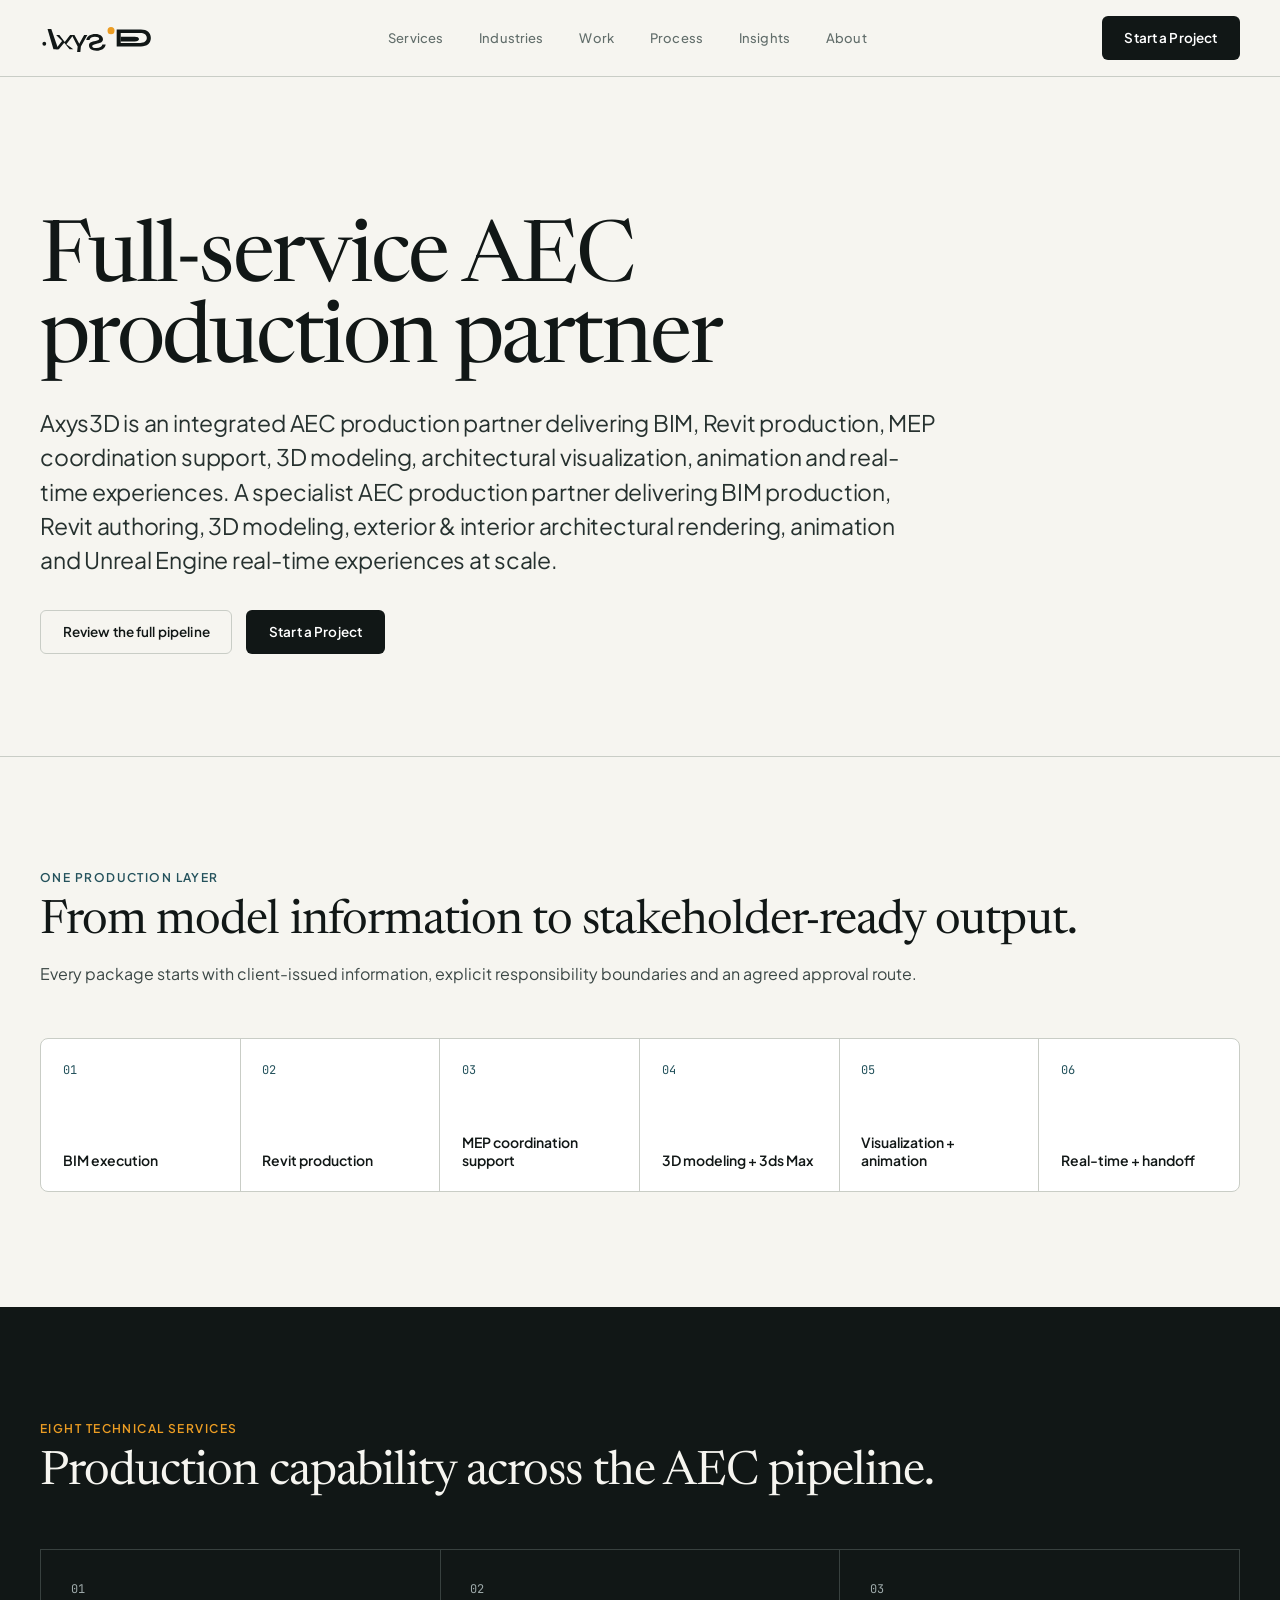
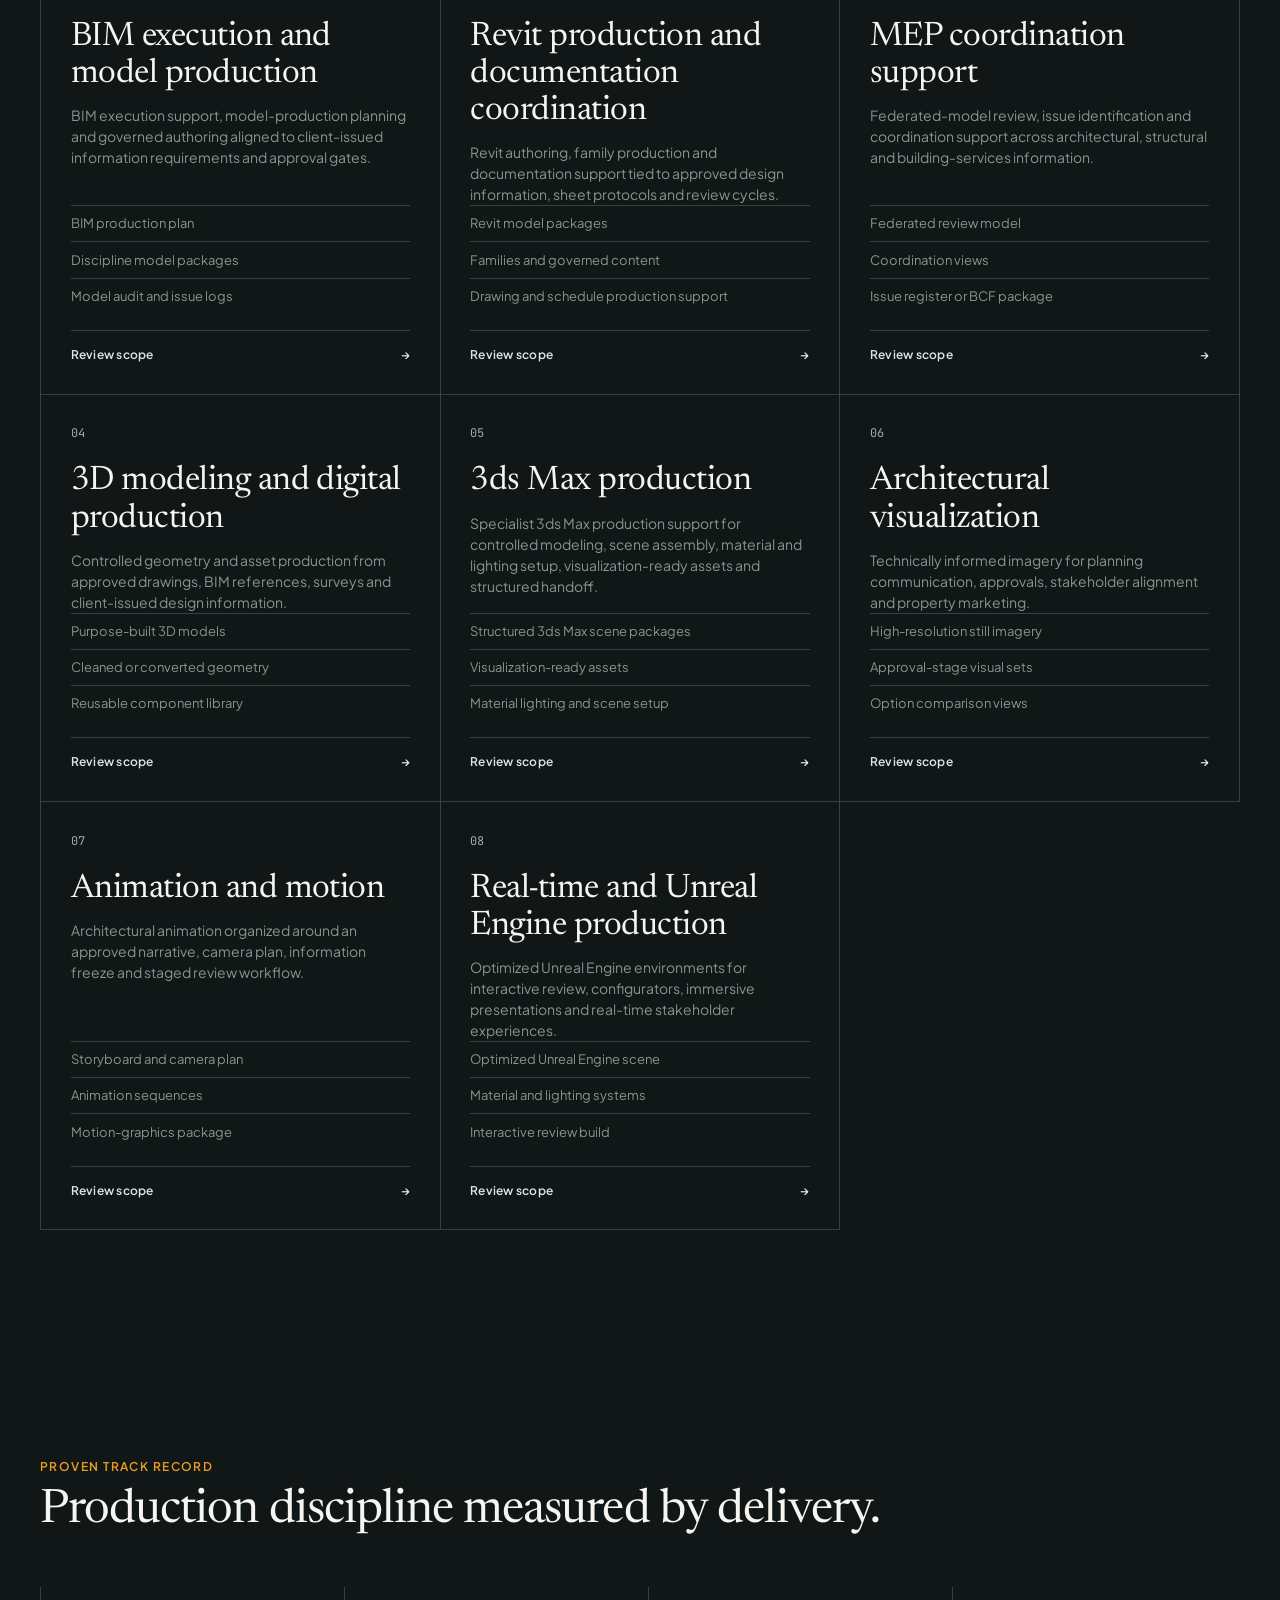
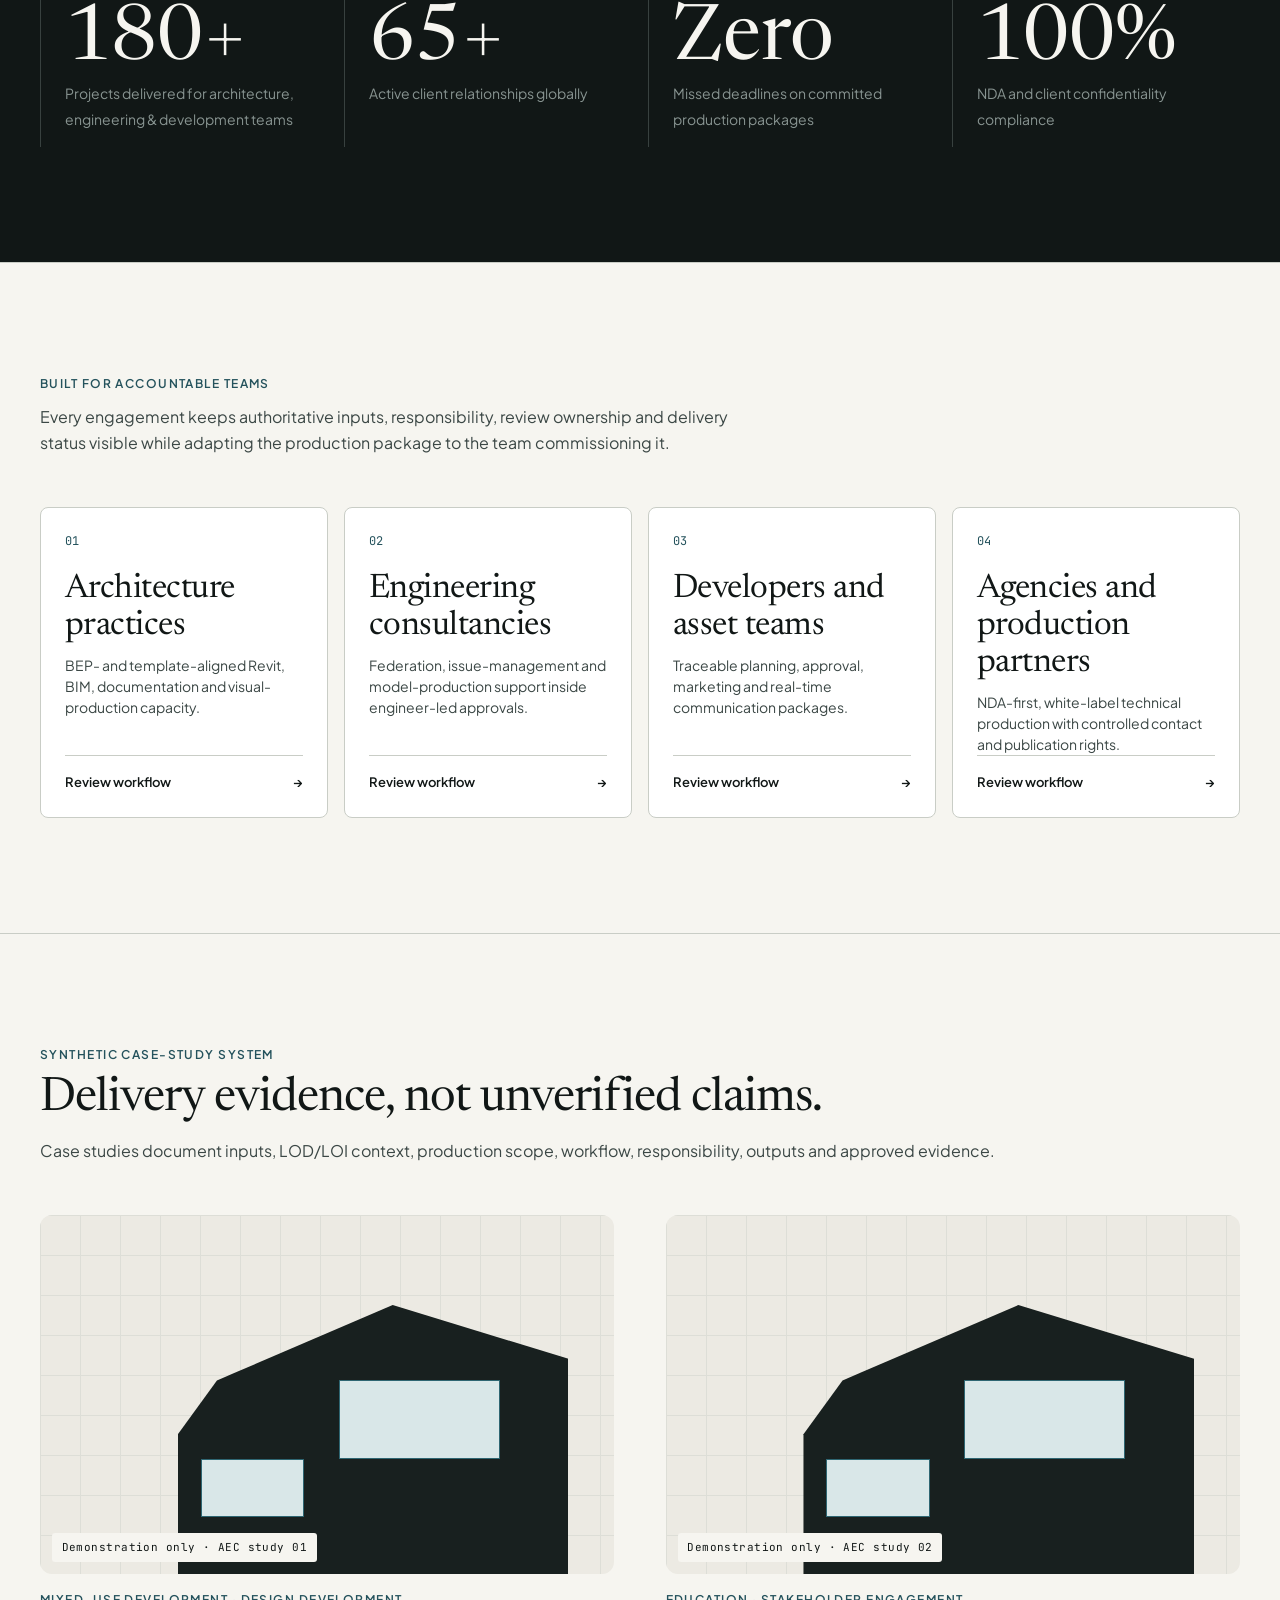
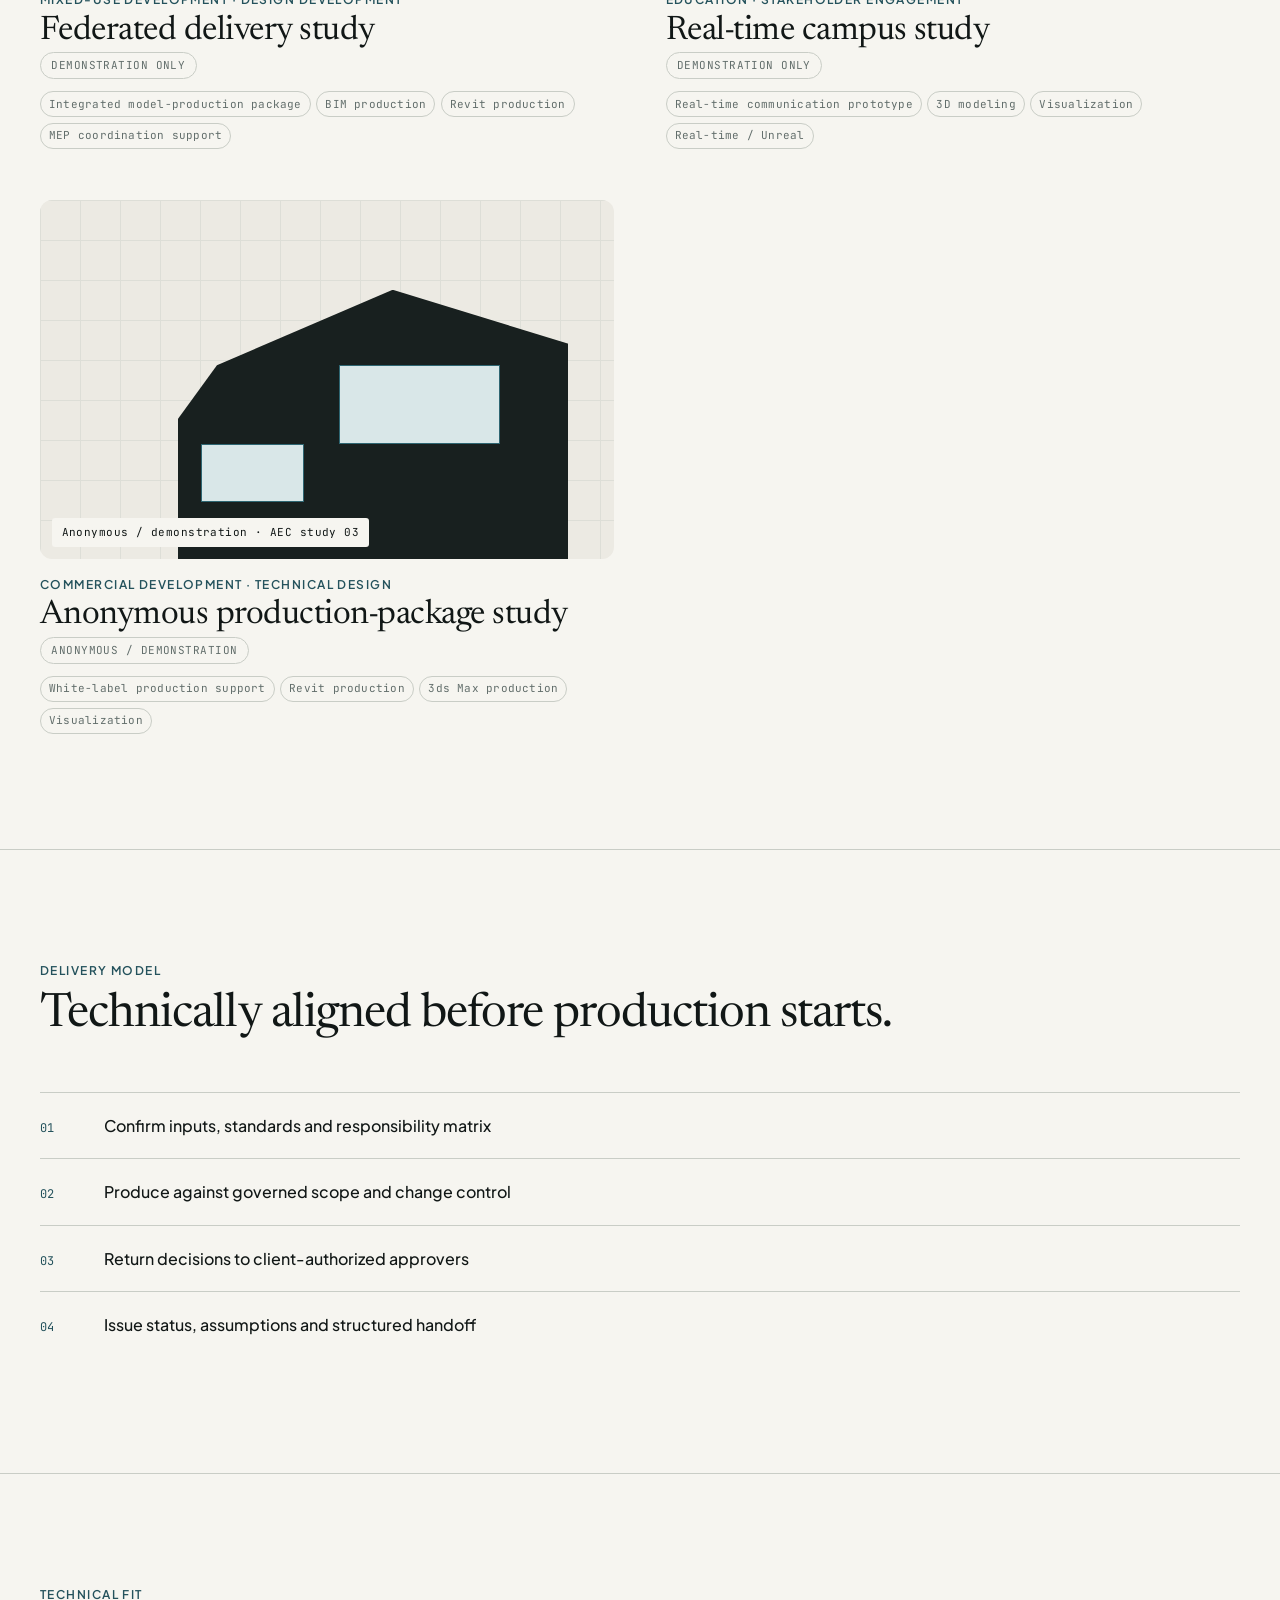
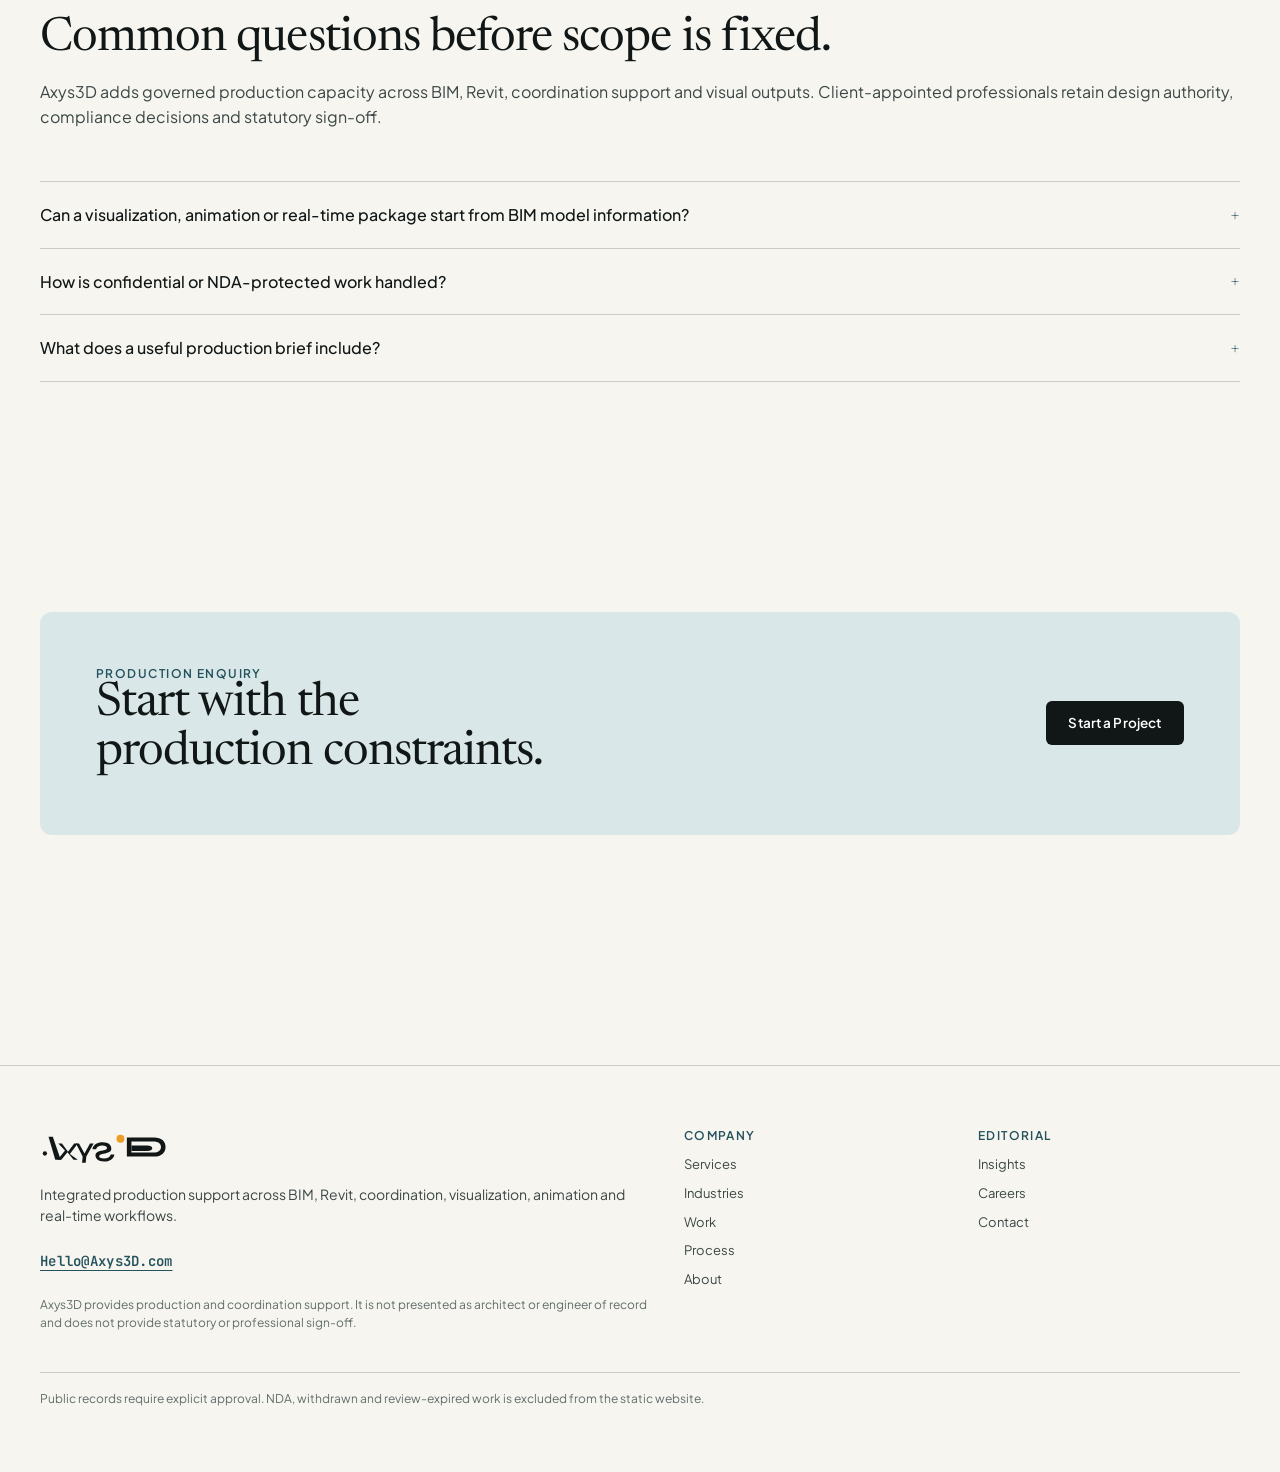
==== index.html @ a6471b1e "Final UI/UX & Brand Asset Refinement: integrated official Axys3D logo SVG, brand intro splash overla" ====
<!DOCTYPE html>
<html lang="en">
<head>
  <meta charset="UTF-8">
  <meta name="viewport" content="width=device-width, initial-scale=1.0">
  <title>Integrated AEC production — Axys3D</title>
    <link rel="canonical" href="https://axys3d.com/">
  <meta name="description" content="Axys3D delivers integrated BIM, Revit, MEP coordination, modeling, visualization, animation and real-time production services.">
    <meta property="og:title" content="Integrated AEC production — Axys3D">
  <meta property="og:description" content="Axys3D delivers integrated BIM, Revit, MEP coordination, modeling, visualization, animation and real-time production services.">
  <meta property="og:type" content="website">
  <meta name="twitter:card" content="summary_large_image">
  <meta name="twitter:title" content="Integrated AEC production — Axys3D">
  <meta name="twitter:description" content="Axys3D delivers integrated BIM, Revit, MEP coordination, modeling, visualization, animation and real-time production services.">
  <link rel="icon" href="/favicon.svg" type="image/svg+xml">
  <link rel="preconnect" href="https://fonts.googleapis.com">
  <link rel="preconnect" href="https://fonts.gstatic.com" crossorigin>
  <link rel="stylesheet" href="https://fonts.googleapis.com/css2?family=JetBrains+Mono:ital,wght@0,400;0,500;1,400&family=Newsreader:ital,opsz,wght@0,6..72,300..600;1,6..72,300..600&family=Plus+Jakarta+Sans:ital,wght@0,300..800;1,300..800&display=swap">
  <link rel="stylesheet" href="/css/tokens.css">
  <link rel="stylesheet" href="/css/base.css">
  <link rel="stylesheet" href="/css/components.css">
  <link rel="stylesheet" href="/css/layouts.css">
  <script src="/js/main.js" defer></script>
  <script type="application/ld+json">
  {
    "@context": "https://schema.org",
    "@type": "Organization",
    "name": "Axys3D",
    "url": "https://axys3d.com",
    "description": "Integrated AEC production partner delivering BIM, Revit, coordination, visualization, animation and real-time services."
  }
  </script>
  <link rel=canonical href=https://axys3d.com/>
</head>
<body>
  <div id="axys-splash" aria-hidden="true">
    <div class="splash-logo-wrap">
      <img src="/assets/logo-light.svg" alt="Axys3D" width="240" height="63">
    </div>
    <p class="splash-sub">AEC Production Partner</p>
  </div>
  <a class="skip-link" href="#main-content">Skip to content</a>
  <header class="site-header">
    <div class="container header-row">
      <a href="/" class="site-logo" aria-label="Axys3D AEC Production Partner"><img src="/assets/logo-dark.svg" alt="Axys3D AEC Production Partner" width="168" height="44"></a>
      <nav class="desktop-nav" aria-label="Primary navigation">
        <a href="/services/" class="nav-link">Services</a>
        <a href="/industries/" class="nav-link">Industries</a>
        <a href="/work/" class="nav-link">Work</a>
        <a href="/process/" class="nav-link">Process</a>
        <a href="/insights/" class="nav-link">Insights</a>
        <a href="/about/" class="nav-link">About</a>
      </nav>
      <a href="/contact/" class="button button-primary header-cta">Start a Project</a>
      <button class="menu-button" type="button" aria-expanded="false" aria-controls="mobile-navigation">Menu</button>
    </div>
    <nav id="mobile-navigation" class="mobile-panel container" data-open="false" aria-label="Mobile navigation">
      <a href="/services/" class="nav-link">Services</a>
      <a href="/industries/" class="nav-link">Industries</a>
      <a href="/work/" class="nav-link">Work</a>
      <a href="/process/" class="nav-link">Process</a>
      <a href="/insights/" class="nav-link">Insights</a>
      <a href="/about/" class="nav-link">About</a>
      <a href="/contact/" class="button button-primary">Start a Project</a>
    </nav>
  </header>

  <main id="main-content">
    <section class="page-hero home-hero">
      <div class="container">
        <h1 class="display">Full-service AEC<br>production partner</h1>
        <p class="hero-statement">Axys3D is an integrated AEC production partner delivering BIM, Revit production, MEP coordination support, 3D modeling, architectural visualization, animation and real-time experiences. A specialist AEC production partner delivering BIM production, Revit authoring, 3D modeling, exterior & interior architectural rendering, animation and Unreal Engine real-time experiences at scale.</p>
        <div class="button-group">
          <a href="/services/" class="button button-secondary">Review the full pipeline</a>
          <a href="/contact/" class="button button-primary">Start a Project</a>
        </div>
      </div>
    </section>

    <section class="section section-rule">
      <div class="container">
        <div class="section-header">
          <p class="eyebrow">One production layer</p>
          <h2 class="heading">From model information to stakeholder-ready output.</h2>
          <p class="body-text">Every package starts with client-issued information, explicit responsibility boundaries and an agreed approval route.</p>
        </div>
        <ol class="pipeline">
          <li><span class="pipe-num">01</span><strong class="pipe-label">BIM execution</strong></li>
          <li><span class="pipe-num">02</span><strong class="pipe-label">Revit production</strong></li>
          <li><span class="pipe-num">03</span><strong class="pipe-label">MEP coordination support</strong></li>
          <li><span class="pipe-num">04</span><strong class="pipe-label">3D modeling + 3ds Max</strong></li>
          <li><span class="pipe-num">05</span><strong class="pipe-label">Visualization + animation</strong></li>
          <li><span class="pipe-num">06</span><strong class="pipe-label">Real-time + handoff</strong></li>
        </ol>
      </div>
    </section>

    <section class="section dark-band">
      <div class="container">
        <div class="section-header">
          <p class="eyebrow">Eight technical services</p>
          <h2 class="heading">Production capability across the AEC pipeline.</h2>
        </div>
        <div class="service-matrix">
          <article>
            <a href="/services/#bim-execution-model-production" class="service-card-link">
              <span class="card-index">01</span>
              <h3>BIM execution and model production</h3>
              <p class="service-desc">BIM execution support, model-production planning and governed authoring aligned to client-issued information requirements and approval gates.</p>
              <ul class="service-deliverables">
                <li>BIM production plan</li><li>Discipline model packages</li><li>Model audit and issue logs</li>
              </ul>
              <span class="service-card-cta">Review scope <span class="arrow">→</span></span>
            </a>
          </article>
          <article>
            <a href="/services/#revit-production" class="service-card-link">
              <span class="card-index">02</span>
              <h3>Revit production and documentation coordination</h3>
              <p class="service-desc">Revit authoring, family production and documentation support tied to approved design information, sheet protocols and review cycles.</p>
              <ul class="service-deliverables">
                <li>Revit model packages</li><li>Families and governed content</li><li>Drawing and schedule production support</li>
              </ul>
              <span class="service-card-cta">Review scope <span class="arrow">→</span></span>
            </a>
          </article>
          <article>
            <a href="/services/#mep-coordination-support" class="service-card-link">
              <span class="card-index">03</span>
              <h3>MEP coordination support</h3>
              <p class="service-desc">Federated-model review, issue identification and coordination support across architectural, structural and building-services information.</p>
              <ul class="service-deliverables">
                <li>Federated review model</li><li>Coordination views</li><li>Issue register or BCF package</li>
              </ul>
              <span class="service-card-cta">Review scope <span class="arrow">→</span></span>
            </a>
          </article>
          <article>
            <a href="/services/#3d-modeling" class="service-card-link">
              <span class="card-index">04</span>
              <h3>3D modeling and digital production</h3>
              <p class="service-desc">Controlled geometry and asset production from approved drawings, BIM references, surveys and client-issued design information.</p>
              <ul class="service-deliverables">
                <li>Purpose-built 3D models</li><li>Cleaned or converted geometry</li><li>Reusable component library</li>
              </ul>
              <span class="service-card-cta">Review scope <span class="arrow">→</span></span>
            </a>
          </article>
          <article>
            <a href="/services/#3ds-max-production" class="service-card-link">
              <span class="card-index">05</span>
              <h3>3ds Max production</h3>
              <p class="service-desc">Specialist 3ds Max production support for controlled modeling, scene assembly, material and lighting setup, visualization-ready assets and structured handoff.</p>
              <ul class="service-deliverables">
                <li>Structured 3ds Max scene packages</li><li>Visualization-ready assets</li><li>Material lighting and scene setup</li>
              </ul>
              <span class="service-card-cta">Review scope <span class="arrow">→</span></span>
            </a>
          </article>
          <article>
            <a href="/services/#architectural-visualization" class="service-card-link">
              <span class="card-index">06</span>
              <h3>Architectural visualization</h3>
              <p class="service-desc">Technically informed imagery for planning communication, approvals, stakeholder alignment and property marketing.</p>
              <ul class="service-deliverables">
                <li>High-resolution still imagery</li><li>Approval-stage visual sets</li><li>Option comparison views</li>
              </ul>
              <span class="service-card-cta">Review scope <span class="arrow">→</span></span>
            </a>
          </article>
          <article>
            <a href="/services/#animation" class="service-card-link">
              <span class="card-index">07</span>
              <h3>Animation and motion</h3>
              <p class="service-desc">Architectural animation organized around an approved narrative, camera plan, information freeze and staged review workflow.</p>
              <ul class="service-deliverables">
                <li>Storyboard and camera plan</li><li>Animation sequences</li><li>Motion-graphics package</li>
              </ul>
              <span class="service-card-cta">Review scope <span class="arrow">→</span></span>
            </a>
          </article>
          <article>
            <a href="/services/#real-time-unreal-engine" class="service-card-link">
              <span class="card-index">08</span>
              <h3>Real-time and Unreal Engine production</h3>
              <p class="service-desc">Optimized Unreal Engine environments for interactive review, configurators, immersive presentations and real-time stakeholder experiences.</p>
              <ul class="service-deliverables">
                <li>Optimized Unreal Engine scene</li><li>Material and lighting systems</li><li>Interactive review build</li>
              </ul>
              <span class="service-card-cta">Review scope <span class="arrow">→</span></span>
            </a>
          </article>
        </div>
      </div>
    </section>

        <section class="section dark-band">
      <div class="container">
        <div class="section-header">
          <p class="eyebrow">Proven track record</p>
          <h2 class="heading">Production discipline measured by delivery.</h2>
        </div>
        <div class="system-grid mt-xl">
          <div class="stat">
            <strong>180+</strong>
            <span>Projects delivered for architecture, engineering & development teams</span>
          </div>
          <div class="stat">
            <strong>65+</strong>
            <span>Active client relationships globally</span>
          </div>
          <div class="stat">
            <strong>Zero</strong>
            <span>Missed deadlines on committed production packages</span>
          </div>
          <div class="stat">
            <strong>100%</strong>
            <span>NDA and client confidentiality compliance</span>
          </div>
        </div>
      </div>
    </section>

    <section class="section section-rule">
      <div class="container">
        <div class="section-header">
          <p class="eyebrow">Built for accountable teams</p>
          <p class="body-text max-w-body">Every engagement keeps authoritative inputs, responsibility, review ownership and delivery status visible while adapting the production package to the team commissioning it.</p>
        </div>
        <div class="audience-grid">
          <a href="/industries/#architecture-design-practices" class="audience-card">
            <span class="card-index">01</span>
            <h3>Architecture practices</h3>
            <p>BEP- and template-aligned Revit, BIM, documentation and visual-production capacity.</p>
            <span class="text-link">Review workflow <span class="arrow">→</span></span>
          </a>
          <a href="/industries/#engineering-consultancies" class="audience-card">
            <span class="card-index">02</span>
            <h3>Engineering consultancies</h3>
            <p>Federation, issue-management and model-production support inside engineer-led approvals.</p>
            <span class="text-link">Review workflow <span class="arrow">→</span></span>
          </a>
          <a href="/industries/#developers-asset-teams" class="audience-card">
            <span class="card-index">03</span>
            <h3>Developers and asset teams</h3>
            <p>Traceable planning, approval, marketing and real-time communication packages.</p>
            <span class="text-link">Review workflow <span class="arrow">→</span></span>
          </a>
          <a href="/industries/#agencies-production-partners" class="audience-card">
            <span class="card-index">04</span>
            <h3>Agencies and production partners</h3>
            <p>NDA-first, white-label technical production with controlled contact and publication rights.</p>
            <span class="text-link">Review workflow <span class="arrow">→</span></span>
          </a>
        </div>
      </div>
    </section>

    <section class="section section-rule">
      <div class="container">
        <div class="section-header">
          <p class="eyebrow">Synthetic case-study system</p>
          <h2 class="heading">Delivery evidence, not unverified claims.</h2>
          <p class="body-text">Case studies document inputs, LOD/LOI context, production scope, workflow, responsibility, outputs and approved evidence.</p>
        </div>
        <div class="project-grid">
          <article class="project-card">
            <a href="/work/#federated-delivery-study" class="project-link">
              <div class="media-frame project-media">
                <div class="media-grid"></div>
                <div class="media-mass"></div>
                <div class="media-window one"></div>
                <div class="media-window two"></div>
                <span class="media-caption">Demonstration only · AEC study 01</span>
              </div>
              <div class="project-meta">
                <div>
                  <p class="eyebrow">Mixed-use development · Design development</p>
                  <h3>Federated delivery study</h3>
                </div>
                <span class="badge">Demonstration only</span>
              </div>
              <div class="project-card-tags">
                <span>Integrated model-production package</span><span>BIM production</span><span>Revit production</span><span>MEP coordination support</span>
              </div>
            </a>
          </article>
          <article class="project-card">
            <a href="/work/#real-time-campus-study" class="project-link">
              <div class="media-frame project-media">
                <div class="media-grid"></div>
                <div class="media-mass"></div>
                <div class="media-window one"></div>
                <div class="media-window two"></div>
                <span class="media-caption">Demonstration only · AEC study 02</span>
              </div>
              <div class="project-meta">
                <div>
                  <p class="eyebrow">Education · Stakeholder engagement</p>
                  <h3>Real-time campus study</h3>
                </div>
                <span class="badge">Demonstration only</span>
              </div>
              <div class="project-card-tags">
                <span>Real-time communication prototype</span><span>3D modeling</span><span>Visualization</span><span>Real-time / Unreal</span>
              </div>
            </a>
          </article>
          <article class="project-card">
            <a href="/work/#anonymous-production-package-study" class="project-link">
              <div class="media-frame project-media">
                <div class="media-grid"></div>
                <div class="media-mass"></div>
                <div class="media-window one"></div>
                <div class="media-window two"></div>
                <span class="media-caption">Anonymous / demonstration · AEC study 03</span>
              </div>
              <div class="project-meta">
                <div>
                  <p class="eyebrow">Commercial development · Technical design</p>
                  <h3>Anonymous production-package study</h3>
                </div>
                <span class="badge">Anonymous / demonstration</span>
              </div>
              <div class="project-card-tags">
                <span>White-label production support</span><span>Revit production</span><span>3ds Max production</span><span>Visualization</span>
              </div>
            </a>
          </article>
        </div>
      </div>
    </section>

    <section class="section section-rule">
      <div class="container">
        <div class="section-header">
          <p class="eyebrow">Delivery model</p>
          <h2 class="heading">Technically aligned before production starts.</h2>
        </div>
        <ol class="numbered-list">
          <li><span class="step-num">01</span><span class="step-text">Confirm inputs, standards and responsibility matrix</span></li>
          <li><span class="step-num">02</span><span class="step-text">Produce against governed scope and change control</span></li>
          <li><span class="step-num">03</span><span class="step-text">Return decisions to client-authorized approvers</span></li>
          <li><span class="step-num">04</span><span class="step-text">Issue status, assumptions and structured handoff</span></li>
        </ol>
      </div>
    </section>

    <section class="section section-rule">
      <div class="container">
        <div class="section-header">
          <p class="eyebrow">Technical fit</p>
          <h2 class="heading">Common questions before scope is fixed.</h2>
          <p class="body-text">Axys3D adds governed production capacity across BIM, Revit, coordination support and visual outputs. Client-appointed professionals retain design authority, compliance decisions and statutory sign-off.</p>
        </div>
        <div class="faq-list">
          <details>
            <summary>Can a visualization, animation or real-time package start from BIM model information?</summary>
            <p class="faq-answer">Yes, when the authoritative inputs, intended uses, review owners and information-freeze points are defined. Each downstream output keeps its own approval and handoff requirements.</p>
          </details>
          <details>
            <summary>How is confidential or NDA-protected work handled?</summary>
            <p class="faq-answer">Work defaults to private. Project identity, media, outcomes and credits require explicit publication approval; NDA, withdrawn and review-expired records remain outside public builds.</p>
          </details>
          <details>
            <summary>What does a useful production brief include?</summary>
            <p class="faq-answer">A useful starting brief names the project stage, source files, standards, disciplines, intended deliverables, review milestones, approval owners and required handoff formats.</p>
          </details>
        </div>
      </div>
    </section>

    <section class="section">
      <div class="container">
        <div class="cta-block">
          <div>
            <p class="eyebrow">Production enquiry</p>
            <h2 class="heading">Start with the production constraints.</h2>
          </div>
          <a href="/contact/" class="button button-primary">Start a Project</a>
        </div>
      </div>
    </section>
  </main>

  <footer class="site-footer">
    <div class="container">
      <div class="footer-grid">
        <div>
          <a href="/" class="site-logo" aria-label="Axys3D AEC Production Partner"><img src="/assets/logo-dark.svg" alt="Axys3D AEC Production Partner" width="168" height="44"></a>
          <p class="lede">Integrated production support across BIM, Revit, coordination, visualization, animation and real-time workflows.</p>
          <a href="mailto:Hello@Axys3D.com" class="footer-email-link">Hello@Axys3D.com</a>
          <p class="legal-copy">Axys3D provides production and coordination support. It is not presented as architect or engineer of record and does not provide statutory or professional sign-off.</p>
        </div>
        <div>
          <p class="eyebrow">Company</p>
          <div class="footer-links">
            <a href="/services/">Services</a>
            <a href="/industries/">Industries</a>
            <a href="/work/">Work</a>
            <a href="/process/">Process</a>
            <a href="/about/">About</a>
          </div>
        </div>
        <div>
          <p class="eyebrow">Editorial</p>
          <div class="footer-links">
            <a href="/insights/">Insights</a>
            <a href="/careers/">Careers</a>
            <a href="/contact/">Contact</a>
          </div>
        </div>
      </div>
      <p class="footer-note">Public records require explicit approval. NDA, withdrawn and review-expired work is excluded from the static website.</p>
    </div>
  </footer>
</body>
</html>
---- css/tokens.css ----
/* ============================================================
   AXYS3D — Design Tokens
   Refined for Architectural & Editorial Excellence.
   ============================================================ */

:root {
  /* ── Ink (dark architectural neutrals) ───────────────────── */
  --ink-950: #111716;
  --ink-900: #18201f;
  --ink-800: #26312f;
  --ink-700: #3b4745;
  --ink-500: #626e6b;
  --ink-400: #889491;

  /* ── Paper (warm architectural background) ───────────────── */
  --paper-50:  #f6f5f0;
  --paper-100: #eceae3;
  --paper-200: #dfddd4;
  --white:     #ffffff;

  /* ── Accent (architectural amber & muted teal) ────────────── */
  --amber-500:  #ec9d23;
  --accent-700: #24525c;
  --accent-600: #296069;
  --accent-500: #2e6672;
  --accent-100: #d9e7e8;

  /* ── Lines & structural borders ─────────────────────────── */
  --line:      #c9cdc6;
  --line-dark: #38413f;

  /* ── Typography Pairing ─────────────────────────────────── */
  --font-editorial: "Newsreader", Georgia, "Times New Roman", serif;
  --font-ui:        "Plus Jakarta Sans", -apple-system, BlinkMacSystemFont, "Segoe UI", Roboto, sans-serif;
  --font-technical: "JetBrains Mono", "SFMono-Regular", Consolas, monospace;

  /* ── Fluid type scale ────────────────────────────────────── */
  --step--2: 0.6875rem;                            /* 11px — micro technical metadata */
  --step--1: 0.75rem;                              /* 12px — labels, technical */
  --step-0:  1rem;                                 /* 16px — body */
  --step-1:  clamp(1.125rem, 0.95rem + 0.6vw, 1.375rem);   /* 18–22px — lede */
  --step-2:  clamp(1.5rem, 1.15rem + 1.2vw, 2.25rem);      /* 24–36px — heading-sm */
  --step-3:  clamp(1.875rem, 1.2rem + 2.2vw, 3.5rem);      /* 30–56px — heading-lg */
  --step-4:  clamp(2.85rem, 1.7rem + 4.5vw, 6.75rem);      /* 46–108px — display */

  /* ── Spacing & layout rhythm ─────────────────────────────── */
  --gutter:        clamp(1.25rem, 4vw, 2.5rem);
  --content-max:   78rem;
  --section-space: clamp(4.5rem, 9vw, 8.5rem);

  /* ── Border radii ────────────────────────────────────────── */
  --radius-control: 0.375rem;
  --radius-card:    0.5rem;
  --radius-media:   0.75rem;

  /* ── Transitions & Animation ─────────────────────────────── */
  --ease-editorial: cubic-bezier(0.16, 1, 0.3, 1);
  --duration-fast:  0.18s;
  --duration-base:  0.28s;

  /* ── Focus ring ──────────────────────────────────────────── */
  --focus-ring: 0 0 0 2px var(--paper-50), 0 0 0 4px var(--accent-500);
}
---- css/base.css ----
/* ============================================================
   AXYS3D — Base Styles
   Reset, typography rhythm, global architectural defaults.
   ============================================================ */

/* ── Reset ─────────────────────────────────────────────────── */
*, *::before, *::after { box-sizing: border-box; }

* { margin: 0; padding: 0; }

html {
  color-scheme: light;
  scroll-behavior: smooth;
  scroll-padding-top: 6rem;
  -webkit-text-size-adjust: 100%;
  tab-size: 4;
  hanging-punctuation: first last;
  max-width: 100%;
  overflow-x: hidden;
}

body {
  background: var(--paper-50);
  color: var(--ink-950);
  font-family: var(--font-ui);
  font-size: var(--step-0);
  line-height: 1.6;
  text-rendering: optimizeLegibility;
  -webkit-font-smoothing: antialiased;
  -moz-osx-font-smoothing: grayscale;
  max-width: 100%;
  overflow-x: hidden;
}

/* ── Elements ──────────────────────────────────────────────── */
h1, h2, h3, h4, h5, h6 { font-size: inherit; font-weight: inherit; }
a { color: inherit; text-decoration: inherit; }
img, video, svg { display: block; max-width: 100%; height: auto; }
button, input, textarea, select { font: inherit; }
ol, ul, menu { list-style: none; }
hr { height: 0; color: inherit; border-top-width: 1px; }
table { text-indent: 0; border-color: inherit; border-collapse: collapse; }
summary { display: list-item; }

/* ── Selection ─────────────────────────────────────────────── */
::selection {
  background: var(--accent-100);
  color: var(--ink-950);
}

/* ── Focus ─────────────────────────────────────────────────── */
:focus-visible {
  box-shadow: var(--focus-ring);
  outline: none;
  border-radius: 2px;
}

/* ── Skip link ─────────────────────────────────────────────── */
.skip-link {
  position: fixed;
  top: 1rem;
  left: 1rem;
  z-index: 200;
  background: var(--white);
  border: 1.5px solid var(--ink-950);
  padding: 0.5rem 0.875rem;
  font-size: 0.8125rem;
  font-weight: 600;
  transform: translateY(-200%);
  transition: transform var(--duration-fast) var(--ease-editorial);
}
.skip-link:focus {
  transform: translateY(0);
}

/* ── Container ─────────────────────────────────────────────── */
.container {
  width: min(calc(100% - (2 * var(--gutter))), var(--content-max));
  margin-inline: auto;
}

/* ── Sections ──────────────────────────────────────────────── */
.section {
  padding-block: var(--section-space);
}
.section-rule {
  border-top: 1px solid var(--line);
}

/* ── Typography classes ────────────────────────────────────── */
.display {
  font-family: var(--font-editorial);
  font-size: var(--step-4);
  font-weight: 400;
  font-style: normal;
  line-height: 0.95;
  letter-spacing: -0.03em;
  text-wrap: balance;
}

.heading {
  font-family: var(--font-editorial);
  font-size: var(--step-3);
  font-weight: 400;
  font-style: normal;
  line-height: 1.04;
  letter-spacing: -0.02em;
  text-wrap: balance;
}

.heading-sm {
  font-family: var(--font-editorial);
  font-size: var(--step-2);
  font-weight: 400;
  line-height: 1.08;
  letter-spacing: -0.015em;
}

.eyebrow {
  font-family: var(--font-ui);
  font-size: var(--step--1);
  font-weight: 600;
  letter-spacing: 0.12em;
  text-transform: uppercase;
  color: var(--accent-700);
  line-height: 1;
}

.lede {
  max-width: 44rem;
  color: var(--ink-700);
  font-size: var(--step-1);
  line-height: 1.5;
}

.technical {
  font-family: var(--font-technical);
  font-size: var(--step--1);
  letter-spacing: 0.04em;
}

/* ── Vertical spacing helpers ──────────────────────────────── */
.mt-xs  { margin-top: 0.5rem; }
.mt-sm  { margin-top: 0.75rem; }
.mt-md  { margin-top: 1.25rem; }
.mt-lg  { margin-top: 2rem; }
.mt-xl  { margin-top: 3rem; }
.mt-2xl { margin-top: clamp(2.5rem, 5vw, 4rem); }

/* ── Max-widths ────────────────────────────────────────────── */
.max-w-narrow   { max-width: 36rem; }
.max-w-body     { max-width: 44rem; }
.max-w-heading  { max-width: 54rem; }
.max-w-display  { max-width: 66rem; }

/* ── Body text ─────────────────────────────────────────────── */
.body-text {
  color: var(--ink-700);
  font-size: var(--step-0);
  line-height: 1.6;
}

/* ── Reduced motion ────────────────────────────────────────── */
@media (prefers-reduced-motion: reduce) {
  html { scroll-behavior: auto; }
  *, *::before, *::after {
    transition-duration: 0.01ms !important;
    animation-duration: 0.01ms !important;
    animation-iteration-count: 1 !important;
  }
}
---- css/components.css ----
/* ============================================================
   AXYS3D — Component Styles
   Refined Architectural UI Components & Official Brand Assets.
   ============================================================ */

/* ── Brand Splash Introduction ────────────────────────────── */
#axys-splash {
  position: fixed;
  inset: 0;
  z-index: 9999;
  background: #111716;
  display: flex;
  flex-direction: column;
  justify-content: center;
  align-items: center;
  gap: 1.5rem;
  opacity: 1;
  visibility: visible;
  transition: opacity 0.6s var(--ease-editorial), visibility 0.6s var(--ease-editorial);
  pointer-events: auto;
}
#axys-splash.splash-hidden {
  opacity: 0;
  visibility: hidden;
  pointer-events: none;
}
.splash-logo-wrap {
  width: min(16rem, 70vw);
}
.splash-logo-wrap img,
.splash-logo-wrap svg {
  width: 100%;
  height: auto;
  display: block;
}
.splash-sub {
  color: var(--ink-400);
  font-family: var(--font-technical);
  font-size: var(--step--1);
  letter-spacing: 0.16em;
  text-transform: uppercase;
}

/* ── Buttons ───────────────────────────────────────────────── */
.button {
  display: inline-flex;
  justify-content: center;
  align-items: center;
  gap: 0.5rem;
  min-height: 2.75rem;
  padding: 0.65rem 1.35rem;
  border-radius: var(--radius-control);
  border: 1px solid transparent;
  font-size: 0.84375rem;
  font-weight: 600;
  letter-spacing: 0.01em;
  line-height: 1.2;
  white-space: nowrap;
  text-decoration: none;
  transition: background-color var(--duration-base) var(--ease-editorial),
              border-color var(--duration-base) var(--ease-editorial),
              color var(--duration-base) var(--ease-editorial),
              transform var(--duration-fast) var(--ease-editorial);
  cursor: pointer;
}
.button:hover { transform: translateY(-1px); }
.button:active { transform: translateY(0); }
.button:disabled,
.button[aria-disabled="true"] {
  cursor: not-allowed;
  opacity: 0.45;
  pointer-events: none;
}

.button-primary {
  background: var(--ink-950);
  color: var(--white);
}
.button-primary:hover {
  background: var(--accent-700);
}

.button-secondary {
  border-color: var(--line);
  color: var(--ink-950);
  background: transparent;
}
.button-secondary:hover {
  border-color: var(--ink-950);
  background: var(--white);
}

.button-quiet {
  background: transparent;
  border: 0;
  border-bottom: 1px solid var(--ink-700);
  border-radius: 0;
  min-height: auto;
  padding: 0.35rem 0;
  font-size: 0.8125rem;
  color: var(--ink-950);
}
.button-quiet:hover {
  border-bottom-color: var(--accent-700);
  color: var(--accent-700);
  transform: none;
}

.button-group {
  display: flex;
  flex-wrap: wrap;
  align-items: center;
  gap: 0.875rem;
  margin-top: 2rem;
}

.text-button {
  background: transparent;
  border: 0;
  padding: 0.25rem 0;
  color: var(--accent-700);
  font-size: 0.8125rem;
  font-weight: 600;
  text-decoration: underline;
  text-underline-offset: 0.2em;
  cursor: pointer;
  transition: color var(--duration-fast);
}
.text-button:hover { color: var(--ink-950); }
.text-button:disabled {
  cursor: not-allowed;
  opacity: 0.4;
  pointer-events: none;
}

/* ── Site Header & Official Logo ────────────────────────────── */
.site-header {
  position: sticky;
  top: 0;
  z-index: 100;
  border-bottom: 1px solid var(--line);
  background: color-mix(in srgb, var(--paper-50) 92%, transparent);
  backdrop-filter: blur(20px) saturate(1.2);
  -webkit-backdrop-filter: blur(20px) saturate(1.2);
}

.header-row {
  display: flex;
  justify-content: space-between;
  align-items: center;
  gap: 1.5rem;
  height: 4.75rem;
}

.site-logo {
  display: inline-flex;
  align-items: center;
  text-decoration: none;
  flex-shrink: 0;
}
.site-logo img,
.site-logo svg {
  height: 1.85rem;
  width: auto;
  display: block;
}

.desktop-nav {
  display: flex;
  align-items: center;
  gap: 2.25rem;
}

.nav-link {
  position: relative;
  color: var(--ink-500);
  font-size: 0.8125rem;
  font-weight: 500;
  letter-spacing: 0.01em;
  text-decoration: none;
  transition: color var(--duration-fast);
}
.nav-link::after {
  content: "";
  position: absolute;
  bottom: -0.35rem;
  left: 0;
  right: 0;
  height: 1.5px;
  background: var(--accent-500);
  transform: scaleX(0);
  transform-origin: right;
  transition: transform 0.25s var(--ease-editorial);
}
.nav-link:hover { color: var(--ink-950); }
.nav-link:hover::after,
.nav-link[aria-current="page"]::after {
  transform: scaleX(1);
  transform-origin: left;
}
.nav-link[aria-current="page"] {
  color: var(--ink-950);
  font-weight: 600;
}

.menu-button {
  display: none;
  align-items: center;
  gap: 0.5rem;
  border: 1px solid var(--line);
  border-radius: var(--radius-control);
  background: transparent;
  min-height: 2.5rem;
  padding: 0.5rem 0.875rem;
  font-size: 0.8125rem;
  font-weight: 600;
  cursor: pointer;
  transition: border-color var(--duration-fast);
}
.menu-button:hover { border-color: var(--ink-700); }

.mobile-panel {
  display: none;
  overflow: hidden;
}
.mobile-panel[data-open="true"] {
  display: grid;
  gap: 0;
  padding-bottom: 1.25rem;
  border-top: 1px solid var(--line);
}
.mobile-panel .nav-link {
  border-bottom: 1px solid var(--line);
  padding: 1rem 0;
  display: block;
  font-size: 0.875rem;
}
.mobile-panel .button {
  margin-top: 1rem;
  width: 100%;
}

/* ── Page Hero ─────────────────────────────────────────────── */
.page-hero {
  padding-top: clamp(4.5rem, 9vw, 7.5rem);
  padding-bottom: clamp(3rem, 6vw, 5rem);
}
.page-hero .display {
  max-width: 66rem;
  margin-top: 1rem;
}
.hero-statement {
  max-width: 56rem;
  color: var(--ink-800);
  font-size: clamp(1.125rem, 0.95rem + 0.6vw, 1.4375rem);
  font-weight: 400;
  line-height: 1.5;
  letter-spacing: -0.01em;
  margin-top: 1.5rem;
}

/* ── Section Header Pattern ────────────────────────────────── */
.section-header {
  margin-bottom: clamp(2rem, 4vw, 3.5rem);
}
.section-header .eyebrow {
  margin-bottom: 0.875rem;
}
.section-header .heading {
  margin-bottom: 0.875rem;
}
.section-header .body-text,
.section-header .lede {
  margin-top: 0.75rem;
}

/* ── Cards ─────────────────────────────────────────────────── */
.card {
  border: 1px solid var(--line);
  border-radius: var(--radius-card);
  background: var(--white);
  padding: clamp(1.25rem, 2.5vw, 2rem);
}

.card-index {
  color: var(--accent-700);
  font-family: var(--font-technical);
  font-size: var(--step--1);
  letter-spacing: 0.02em;
}

.card h3 {
  font-family: var(--font-editorial);
  font-size: var(--step-2);
  font-weight: 400;
  line-height: 1.1;
  letter-spacing: -0.015em;
}
.card p { color: var(--ink-700); }

/* ── Badge ─────────────────────────────────────────────────── */
.badge {
  display: inline-flex;
  border: 1px solid var(--line);
  color: var(--ink-500);
  font-family: var(--font-technical);
  font-size: var(--step--2);
  text-transform: uppercase;
  letter-spacing: 0.04em;
  border-radius: 999px;
  padding: 0.25rem 0.65rem;
}

/* ── Pipeline ──────────────────────────────────────────────── */
.pipeline {
  display: grid;
  grid-template-columns: repeat(6, 1fr);
  border: 1px solid var(--line);
  border-radius: var(--radius-card);
  background: var(--white);
  overflow: hidden;
  margin-top: 2rem;
}
.pipeline li {
  display: flex;
  flex-direction: column;
  justify-content: space-between;
  gap: 2.5rem;
  border-right: 1px solid var(--line);
  padding: 1.35rem;
  min-height: 9.5rem;
}
.pipeline li:last-child { border-right: 0; }
.pipeline .pipe-num {
  color: var(--accent-700);
  font-family: var(--font-technical);
  font-size: var(--step--1);
  letter-spacing: 0.02em;
}
.pipeline .pipe-label {
  font-size: 0.875rem;
  font-weight: 600;
  line-height: 1.3;
}

/* ── Service Matrix (dark) ─────────────────────────────────── */
.service-matrix {
  display: grid;
  grid-template-columns: repeat(3, 1fr);
  border-top: 1px solid var(--line-dark);
  border-left: 1px solid var(--line-dark);
}
.service-matrix article {
  border-right: 1px solid var(--line-dark);
  border-bottom: 1px solid var(--line-dark);
}
.service-card-link {
  display: flex;
  flex-direction: column;
  height: 100%;
  min-height: 22rem;
  padding: 1.85rem;
  text-decoration: none;
  transition: background-color var(--duration-base) var(--ease-editorial);
}
.service-card-link:hover {
  background: rgba(255, 255, 255, 0.04);
}
.service-card-link .card-index {
  color: var(--accent-100);
  opacity: 0.7;
  margin-bottom: 1.25rem;
}
.service-matrix h3 {
  font-family: var(--font-editorial);
  font-size: var(--step-2);
  font-weight: 400;
  line-height: 1.1;
  letter-spacing: -0.015em;
  margin-bottom: 0.75rem;
}
.service-matrix .service-desc {
  color: var(--ink-400);
  font-size: 0.875rem;
  line-height: 1.5;
}
.service-matrix .service-deliverables {
  list-style: none;
  margin: auto 0 1rem;
  padding: 0;
  font-size: 0.8125rem;
}
.service-matrix .service-deliverables li {
  border-top: 1px solid var(--line-dark);
  padding: 0.45rem 0;
  color: var(--ink-400);
}
.service-card-cta {
  display: flex;
  justify-content: space-between;
  align-items: center;
  border-top: 1px solid var(--line-dark);
  padding-top: 0.875rem;
  color: var(--accent-100);
  font-size: 0.75rem;
  font-weight: 600;
  letter-spacing: 0.02em;
}
.service-card-cta .arrow {
  transition: transform var(--duration-base) var(--ease-editorial);
}
.service-card-link:hover .service-card-cta .arrow {
  transform: translateX(4px);
}

/* ── Audience Grid ─────────────────────────────────────────── */
.audience-grid {
  display: grid;
  grid-template-columns: repeat(4, minmax(0, 1fr));
  gap: 1rem;
}
.audience-card {
  display: flex;
  flex-direction: column;
  border: 1px solid var(--line);
  border-radius: var(--radius-card);
  background: var(--white);
  padding: 1.5rem;
  text-decoration: none;
  transition: border-color var(--duration-base) var(--ease-editorial),
              box-shadow var(--duration-base) var(--ease-editorial);
}
.audience-card:hover {
  border-color: var(--accent-500);
  box-shadow: 0 1rem 2.5rem rgba(17, 23, 22, 0.06);
}
.audience-card .card-index { margin-bottom: 1.25rem; }
.audience-card h3 {
  font-family: var(--font-editorial);
  font-size: var(--step-2);
  font-weight: 400;
  line-height: 1.1;
  letter-spacing: -0.015em;
  margin-bottom: 0.6rem;
}
.audience-card p {
  color: var(--ink-700);
  font-size: 0.875rem;
  line-height: 1.5;
}
.text-link {
  display: flex;
  justify-content: space-between;
  align-items: center;
  border-top: 1px solid var(--line);
  margin-top: auto;
  padding-top: 1rem;
  font-size: 0.8125rem;
  font-weight: 600;
  color: var(--ink-950);
  transition: color var(--duration-fast);
}
.text-link:hover { color: var(--accent-700); }
.text-link .arrow {
  transition: transform var(--duration-base) var(--ease-editorial);
}
.text-link:hover .arrow { transform: translateX(4px); }

/* ── Dark Band ─────────────────────────────────────────────── */
.dark-band {
  background: var(--ink-950);
  color: var(--paper-50);
}
.dark-band .eyebrow { color: var(--amber-500); }
.dark-band .heading { color: var(--paper-50); }
.dark-band .body-text { color: var(--ink-400); }

/* ── Project Cards ─────────────────────────────────────────── */
.project-grid {
  display: grid;
  grid-template-columns: repeat(2, minmax(0, 1fr));
  gap: clamp(2rem, 4vw, 3.5rem);
}
.project-card {
  grid-column: span 1;
}
.project-link {
  display: block;
  text-decoration: none;
  transition: opacity var(--duration-base);
}
.project-link:hover { opacity: 0.88; }
.project-link:focus-visible { border-radius: var(--radius-media); }
.project-media {
  aspect-ratio: 16 / 10;
  margin-bottom: 1.25rem;
}
.project-meta h3 {
  font-family: var(--font-editorial);
  font-size: var(--step-2);
  font-weight: 400;
  line-height: 1.1;
  letter-spacing: -0.015em;
  margin: 0.4rem 0 0;
}
.project-card-tags {
  display: flex;
  flex-wrap: wrap;
  gap: 0.35rem;
  margin-top: 0.75rem;
}
.project-card-tags span {
  border: 1px solid var(--line);
  color: var(--ink-500);
  font-family: var(--font-technical);
  font-size: var(--step--2);
  letter-spacing: 0.02em;
  border-radius: 999px;
  padding: 0.2rem 0.5rem;
}

/* ── Media Frame (synthetic placeholder) ───────────────────── */
.media-frame {
  position: relative;
  border-radius: var(--radius-media);
  background: var(--paper-100);
  overflow: hidden;
}
.media-grid {
  position: absolute;
  inset: 0;
  background-image:
    linear-gradient(var(--line) 1px, transparent 1px),
    linear-gradient(90deg, var(--line) 1px, transparent 1px);
  background-size: 2.5rem 2.5rem;
  opacity: 0.4;
}
.media-mass {
  position: absolute;
  bottom: 0;
  right: 8%;
  width: 68%;
  height: 75%;
  background: var(--ink-900);
  clip-path: polygon(10% 28%, 55% 0, 100% 20%, 100% 100%, 0 100%, 0 48%);
}
.media-window {
  position: absolute;
  background: var(--accent-100);
  border: 1.5px solid var(--accent-500);
}
.media-window.one { width: 28%; height: 22%; bottom: 32%; right: 20%; }
.media-window.two { width: 18%; height: 16%; bottom: 16%; left: 28%; }
.media-caption {
  position: absolute;
  bottom: 0.75rem;
  left: 0.75rem;
  background: var(--paper-50);
  padding: 0.35rem 0.6rem;
  font-family: var(--font-technical);
  font-size: var(--step--2);
  letter-spacing: 0.04em;
  border-radius: 3px;
}

/* ── CTA Block ─────────────────────────────────────────────── */
.cta-block {
  display: grid;
  grid-template-columns: 1.2fr 0.8fr;
  align-items: center;
  gap: 2rem;
  border-radius: var(--radius-media);
  background: var(--accent-100);
  padding: clamp(2rem, 5vw, 3.5rem);
}
.cta-block .heading { color: var(--ink-950); }
.cta-block .button { justify-self: end; }

/* ── FAQ List ──────────────────────────────────────────────── */
.faq-list {
  border-top: 1px solid var(--line);
  margin-top: 2rem;
}
.faq-list details {
  border-bottom: 1px solid var(--line);
}
.faq-list summary {
  position: relative;
  padding: 1.25rem 2.5rem 1.25rem 0;
  font-weight: 500;
  cursor: pointer;
  list-style: none;
  transition: color var(--duration-fast);
}
.faq-list summary::-webkit-details-marker { display: none; }
.faq-list summary::marker { display: none; }
.faq-list summary:hover { color: var(--accent-700); }
.faq-list summary::after {
  content: "+";
  position: absolute;
  right: 0;
  top: 50%;
  transform: translateY(-50%);
  color: var(--accent-700);
  font-size: 1.25rem;
  font-weight: 300;
  font-family: var(--font-editorial);
}
.faq-list details[open] summary::after { content: "−"; }
.faq-list .faq-answer {
  max-width: 44rem;
  color: var(--ink-700);
  font-size: 0.9375rem;
  line-height: 1.6;
  padding-bottom: 1.5rem;
}

/* ── Deliverable / Check Lists ─────────────────────────────── */
.deliverable-list,
.check-list {
  display: grid;
  grid-template-columns: repeat(2, minmax(0, 1fr));
  gap: 0;
  border-top: 1px solid var(--line);
  margin: 1.5rem 0;
  padding: 0;
  list-style: none;
}
.deliverable-list li,
.check-list li {
  border-bottom: 1px solid var(--line);
  color: var(--ink-700);
  font-size: 0.875rem;
  padding: 0.875rem 1rem 0.875rem 0;
}
.deliverable-list li:nth-child(odd),
.check-list li:nth-child(odd) {
  border-right: 1px solid var(--line);
}
.deliverable-list li:nth-child(even),
.check-list li:nth-child(even) {
  padding-left: 1rem;
}

.single-column-list { grid-template-columns: 1fr; }
.single-column-list li:nth-child(odd) { border-right: 0; }
.single-column-list li:nth-child(even) { padding-left: 0; }

/* ── Boundary Note ─────────────────────────────────────────── */
.boundary-note {
  border-left: 2.5px solid var(--amber-500);
  background: var(--accent-100);
  color: var(--ink-800);
  font-size: 0.875rem;
  line-height: 1.55;
  padding: 1rem 1.25rem;
  margin-top: 1.5rem;
  border-radius: 0 var(--radius-control) var(--radius-control) 0;
}

/* ── Numbered List (delivery model) ────────────────────────── */
.numbered-list {
  display: grid;
  margin-top: 2rem;
}
.numbered-list li {
  display: grid;
  grid-template-columns: 3rem 1fr;
  gap: 1rem;
  align-items: baseline;
  border-top: 1px solid var(--line);
  padding: 1.25rem 0;
}
.numbered-list .step-num {
  color: var(--accent-700);
  font-family: var(--font-technical);
  font-size: var(--step--1);
}
.numbered-list .step-text {
  font-weight: 500;
}

/* ── Portfolio Notice ──────────────────────────────────────── */
.portfolio-notice {
  display: grid;
  grid-template-columns: 1.2fr 0.8fr;
  align-items: center;
  gap: 2rem;
  border: 1px solid var(--line);
  border-radius: var(--radius-card);
  padding: clamp(1.5rem, 3vw, 2.5rem);
}
.portfolio-notice h2 {
  font-family: var(--font-editorial);
  font-size: var(--step-2);
  font-weight: 400;
  line-height: 1.1;
  letter-spacing: -0.015em;
}
.portfolio-notice p {
  color: var(--ink-700);
  font-size: 0.875rem;
}

/* ── Work Filters ──────────────────────────────────────────── */
.work-index { margin-top: clamp(2.5rem, 5vw, 4rem); }

.work-filters {
  display: grid;
  grid-template-columns: repeat(5, minmax(0, 1fr));
  border-top: 1px solid var(--line);
  border-bottom: 1px solid var(--line);
}
.work-filters label {
  display: grid;
  gap: 0.4rem;
  border-right: 1px solid var(--line);
  min-width: 0;
  padding: 0.875rem 1rem;
}
.work-filters label:first-child { padding-left: 0; }
.work-filters label:last-child { border-right: 0; padding-right: 0; }
.work-filters label > span {
  font-family: var(--font-technical);
  font-size: var(--step--2);
  font-weight: 600;
  letter-spacing: 0.06em;
  text-transform: uppercase;
  color: var(--ink-500);
}
.work-filters select {
  border: 1px solid var(--line);
  border-radius: var(--radius-control);
  background: var(--white);
  width: 100%;
  min-width: 0;
  padding: 0.5rem 1.5rem 0.5rem 0.625rem;
  color: var(--ink-950);
  font-size: 0.8125rem;
  appearance: none;
  background-image: url("data:image/svg+xml,%3Csvg xmlns='http://www.w3.org/2000/svg' width='12' height='12' fill='%2364706d'%3E%3Cpath d='M6 8.5L1.5 4h9z'/%3E%3C/svg%3E");
  background-repeat: no-repeat;
  background-position: right 0.5rem center;
}

.work-results-bar {
  display: flex;
  justify-content: space-between;
  align-items: center;
  margin: 1rem 0 2rem;
}
.work-results-bar p {
  color: var(--ink-500);
  font-size: 0.875rem;
}

.empty-state {
  border: 1px solid var(--line);
  border-radius: var(--radius-card);
  text-align: center;
  padding: clamp(2rem, 5vw, 4rem);
}
.empty-state h2 {
  font-family: var(--font-editorial);
  font-size: var(--step-2);
  font-weight: 400;
}
.empty-state p { color: var(--ink-700); }

/* ── Industry Cards ────────────────────────────────────────── */
.industry-grid {
  display: grid;
  grid-template-columns: repeat(2, minmax(0, 1fr));
  gap: 1rem;
}
.industry-card {
  display: flex;
  flex-direction: column;
  min-height: 22rem;
}
.industry-card .card-index { margin-bottom: 0.5rem; }
.industry-card .eyebrow { margin-bottom: 0.75rem; }
.industry-card h2 {
  font-family: var(--font-editorial);
  font-size: var(--step-2);
  font-weight: 400;
  line-height: 1.1;
  letter-spacing: -0.015em;
  margin-bottom: 0.5rem;
}
.industry-card p {
  color: var(--ink-700);
  font-size: 0.875rem;
  line-height: 1.5;
}
.industry-card .button {
  width: max-content;
  margin-top: auto;
}

/* ── Process Stack ─────────────────────────────────────────── */
.process-stack { display: grid; }
.process-stack article {
  display: grid;
  grid-template-columns: 3.5rem minmax(14rem, 0.65fr) minmax(20rem, 1.35fr);
  align-items: baseline;
  gap: 1.5rem;
  border-top: 1px solid var(--line);
  padding: 2rem 0;
}
.process-stack .step-num {
  color: var(--accent-700);
  font-family: var(--font-technical);
  font-size: var(--step--1);
  padding-top: 0.15rem;
}
.process-stack h2 {
  font-family: var(--font-editorial);
  font-size: var(--step-2);
  font-weight: 400;
  line-height: 1.1;
  letter-spacing: -0.015em;
}
.process-stack p {
  color: var(--ink-700);
  font-size: 0.9375rem;
  line-height: 1.55;
}

/* ── Principle Grid (About page, dark) ─────────────────────── */
.principle-grid {
  display: grid;
  grid-template-columns: repeat(2, minmax(0, 1fr));
  border-top: 1px solid var(--line-dark);
  border-left: 1px solid var(--line-dark);
}
.principle-grid article {
  border-right: 1px solid var(--line-dark);
  border-bottom: 1px solid var(--line-dark);
  padding: clamp(1.5rem, 3vw, 2.5rem);
}
.principle-grid h2 {
  font-family: var(--font-editorial);
  font-size: var(--step-2);
  font-weight: 400;
  line-height: 1.1;
  letter-spacing: -0.015em;
  margin-bottom: 0.75rem;
}
.principle-grid p {
  color: var(--ink-400);
  font-size: 0.875rem;
  line-height: 1.55;
}

/* ── Insight List ──────────────────────────────────────────── */
.insight-list { display: grid; }
.insight-list > article {
  display: grid;
  grid-template-columns: 1fr 1fr;
  gap: clamp(2rem, 6vw, 6rem);
  align-items: start;
  border-top: 1px solid var(--line);
  padding: clamp(2rem, 4vw, 3.5rem) 0;
}
.insight-list h2 {
  font-family: var(--font-editorial);
  font-size: var(--step-3);
  font-weight: 400;
  line-height: 1.08;
  letter-spacing: -0.02em;
  margin-top: 0.75rem;
}
.insight-list p {
  color: var(--ink-700);
  font-size: 0.9375rem;
  line-height: 1.55;
  margin-bottom: 1rem;
}

/* ── Contact Layout ────────────────────────────────────────── */
.contact-layout {
  display: grid;
  grid-template-columns: minmax(18rem, 0.85fr) minmax(22rem, 1.15fr);
  gap: clamp(3rem, 7vw, 7rem);
}
.contact-form {
  display: grid;
  align-self: start;
  gap: 1.25rem;
  border: 1px solid var(--line);
  border-radius: var(--radius-card);
  background: var(--white);
  padding: clamp(1.5rem, 3vw, 2.5rem);
}

/* ── Job List ──────────────────────────────────────────────── */
.job-list {
  display: grid;
  grid-template-columns: repeat(2, minmax(0, 1fr));
  gap: 1rem;
  margin-top: 2rem;
}
.job-list h2 {
  font-family: var(--font-editorial);
  font-size: var(--step-2);
  font-weight: 400;
  line-height: 1.1;
  letter-spacing: -0.015em;
  margin: 0.5rem 0 0.35rem;
}
.job-list p {
  color: var(--ink-700);
  font-size: 0.875rem;
}

/* ── Footer ────────────────────────────────────────────────── */
.site-footer {
  border-top: 1px solid var(--line);
  padding-block: clamp(2.5rem, 5vw, 4rem);
  margin-top: var(--section-space);
  background: var(--paper-50);
}
.footer-grid {
  display: grid;
  grid-template-columns: 1.4fr 0.6fr 0.6fr;
  gap: 2rem;
}
.footer-grid .site-logo { margin-bottom: 1.25rem; }
.footer-grid .site-logo img,
.footer-grid .site-logo svg {
  height: 2.1rem;
}
.footer-grid .lede {
  font-size: 0.875rem;
  margin-bottom: 1rem;
}
.footer-email-link {
  display: inline-block;
  color: var(--accent-700);
  font-family: var(--font-technical);
  font-size: 0.875rem;
  font-weight: 600;
  letter-spacing: 0.02em;
  text-decoration: underline;
  text-underline-offset: 0.25em;
  margin: 0.5rem 0 1rem;
  transition: color var(--duration-fast);
}
.footer-email-link:hover { color: var(--ink-950); }
.footer-links {
  display: grid;
  gap: 0.5rem;
  font-size: 0.8125rem;
  margin-top: 0.75rem;
}
.footer-links a {
  color: var(--ink-700);
  text-decoration: none;
  transition: color var(--duration-fast);
}
.footer-links a:hover { color: var(--ink-950); }
.footer-note {
  border-top: 1px solid var(--line);
  color: var(--ink-500);
  margin-top: 2.5rem;
  padding-top: 1rem;
  font-size: var(--step--1);
}
.legal-copy {
  max-width: 42rem;
  color: var(--ink-500);
  font-size: var(--step--1);
  line-height: 1.5;
  margin-top: 0.5rem;
}

/* ============================================================
   Responsive — Tablet (≤ 1050px)
   ============================================================ */
@media (max-width: 1050px) {
  .pipeline { grid-template-columns: repeat(3, 1fr); }
  .pipeline li:nth-child(3) { border-right: 0; }
  .pipeline li:nth-child(-n+3) { border-bottom: 1px solid var(--line); }

  .service-matrix { grid-template-columns: repeat(2, 1fr); }
  .audience-grid { grid-template-columns: repeat(2, minmax(0, 1fr)); }

  .work-filters { grid-template-columns: repeat(2, minmax(0, 1fr)); }
  .work-filters label,
  .work-filters label:first-child,
  .work-filters label:last-child {
    border-right: 1px solid var(--line);
    border-bottom: 1px solid var(--line);
    padding: 0.875rem 1rem;
  }
  .work-filters label:nth-child(2n) { border-right: 0; }
}

/* ============================================================
   Responsive — Tablet (≤ 900px)
   ============================================================ */
@media (max-width: 900px) {
  .desktop-nav,
  .header-cta { display: none; }

  .menu-button { display: inline-flex; }
}

/* ============================================================
   Responsive — Tablet-portrait (≤ 850px)
   ============================================================ */
@media (max-width: 850px) {
  .industry-grid,
  .principle-grid { grid-template-columns: 1fr; }

  .process-stack article {
    grid-template-columns: 1fr;
    gap: 0.75rem;
    padding-block: 1.75rem;
  }
  .process-stack .step-num { margin-bottom: -0.5rem; }

  .insight-list > article {
    grid-template-columns: 1fr;
    gap: 1rem;
  }

  .industry-card { min-height: auto; }
}

/* ============================================================
   Responsive — Small tablet (≤ 800px)
   ============================================================ */
@media (max-width: 800px) {
  .contact-layout,
  .portfolio-notice { grid-template-columns: 1fr; }

  .project-grid,
  .service-matrix { grid-template-columns: 1fr; }

  .service-card-link { min-height: auto; }
}

/* ============================================================
   Responsive — Mobile (≤ 600px)
   ============================================================ */
@media (max-width: 600px) {
  .display {
    font-size: clamp(2.5rem, 12vw, 3.85rem);
    line-height: 0.98;
  }

  .site-logo img,
  .site-logo svg {
    height: 1.6rem;
  }

  .pipeline { grid-template-columns: 1fr; }
  .pipeline li {
    border-right: 0;
    min-height: auto;
    gap: 1.25rem;
    border-bottom: 1px solid var(--line) !important;
  }
  .pipeline li:last-child { border-bottom: 0 !important; }

  .audience-grid { grid-template-columns: 1fr; }

  .cta-block { grid-template-columns: 1fr; }
  .cta-block .button { justify-self: start; }

  .footer-grid { grid-template-columns: 1fr; }

  .deliverable-list,
  .check-list { grid-template-columns: 1fr; }
  .deliverable-list li,
  .check-list li {
    border-right: 0 !important;
    padding-left: 0 !important;
  }

  .job-list,
  .work-filters { grid-template-columns: 1fr; }
  .work-filters label,
  .work-filters label:first-child,
  .work-filters label:last-child,
  .work-filters label:nth-child(2n) {
    border-right: 0;
    padding: 0.875rem 0;
  }
}

/* ============================================================
   Reduced motion
   ============================================================ */
@media (prefers-reduced-motion: reduce) {
  #axys-splash { transition-duration: 0.01ms !important; }
  .button:hover,
  .audience-card:hover,
  .service-card-link:hover { transform: none; }
  .text-link:hover .arrow,
  .service-card-link:hover .service-card-cta .arrow { transform: none; }
}
---- css/layouts.css ----
/* ============================================================
   AXYS3D — Page-Specific Layouts
   Overrides and special layout patterns for individual pages.
   ============================================================ */

/* ── Homepage Hero ─────────────────────────────────────────── */
.home-hero {
  padding-top: clamp(5rem, 10vw, 9rem);
  padding-bottom: clamp(4rem, 8vw, 7rem);
}

/* ── 12-column Grid Helpers ────────────────────────────────── */
.system-grid {
  display: grid;
  grid-template-columns: repeat(12, minmax(0, 1fr));
  gap: 1rem;
}
.span-4 { grid-column: span 4; }
.span-5 { grid-column: span 5; }
.span-7 { grid-column: span 7; }
.span-8 { grid-column: span 8; }

/* ── Stats (dark band) ─────────────────────────────────────── */
.stat {
  grid-column: span 3;
  border-left: 1px solid var(--line-dark);
  padding: 1rem 1.5rem;
}
.stat strong {
  display: block;
  font-family: var(--font-editorial);
  font-size: clamp(2.75rem, 6vw, 5rem);
  font-weight: 400;
  line-height: 1;
}
.stat span { color: var(--ink-400); font-size: 0.875rem; }

/* ── Service Detail List (services page) ───────────────────── */
.service-detail-list { display: grid; }
.service-detail-list > article {
  display: grid;
  grid-template-columns: minmax(16rem, 0.7fr) minmax(22rem, 1.3fr);
  gap: clamp(2rem, 6vw, 6rem);
  border-top: 1px solid var(--line);
  padding: clamp(2.5rem, 5vw, 4rem) 0;
}
.service-title {
  display: flex;
  align-items: flex-start;
  gap: 0.75rem;
}
.service-title h2 {
  font-family: var(--font-editorial);
  font-size: var(--step-3);
  font-weight: 400;
  line-height: 1.05;
  letter-spacing: -0.025em;
}
.buyer-need {
  font-size: var(--step-1);
  color: var(--ink-800);
  line-height: 1.45;
  margin-bottom: 0.75rem;
}

/* ── Split Intro ───────────────────────────────────────────── */
.split-intro {
  display: grid;
  grid-template-columns: minmax(0, 1.05fr) minmax(20rem, 0.75fr);
  align-items: start;
  gap: clamp(2rem, 6vw, 6rem);
}

/* ── Responsive overrides ──────────────────────────────────── */
@media (max-width: 900px) {
  .span-4, .span-5, .span-7, .span-8 { grid-column: 1 / -1; }
  .stat { grid-column: span 6; }
}

@media (max-width: 800px) {
  .split-intro,
  .service-detail-list > article {
    grid-template-columns: 1fr;
  }
}

@media (max-width: 600px) {
  .stat { grid-column: 1 / -1; }
  .stat {
    border-left: 0;
    border-top: 1px solid var(--line-dark);
    padding-inline: 0;
  }
}
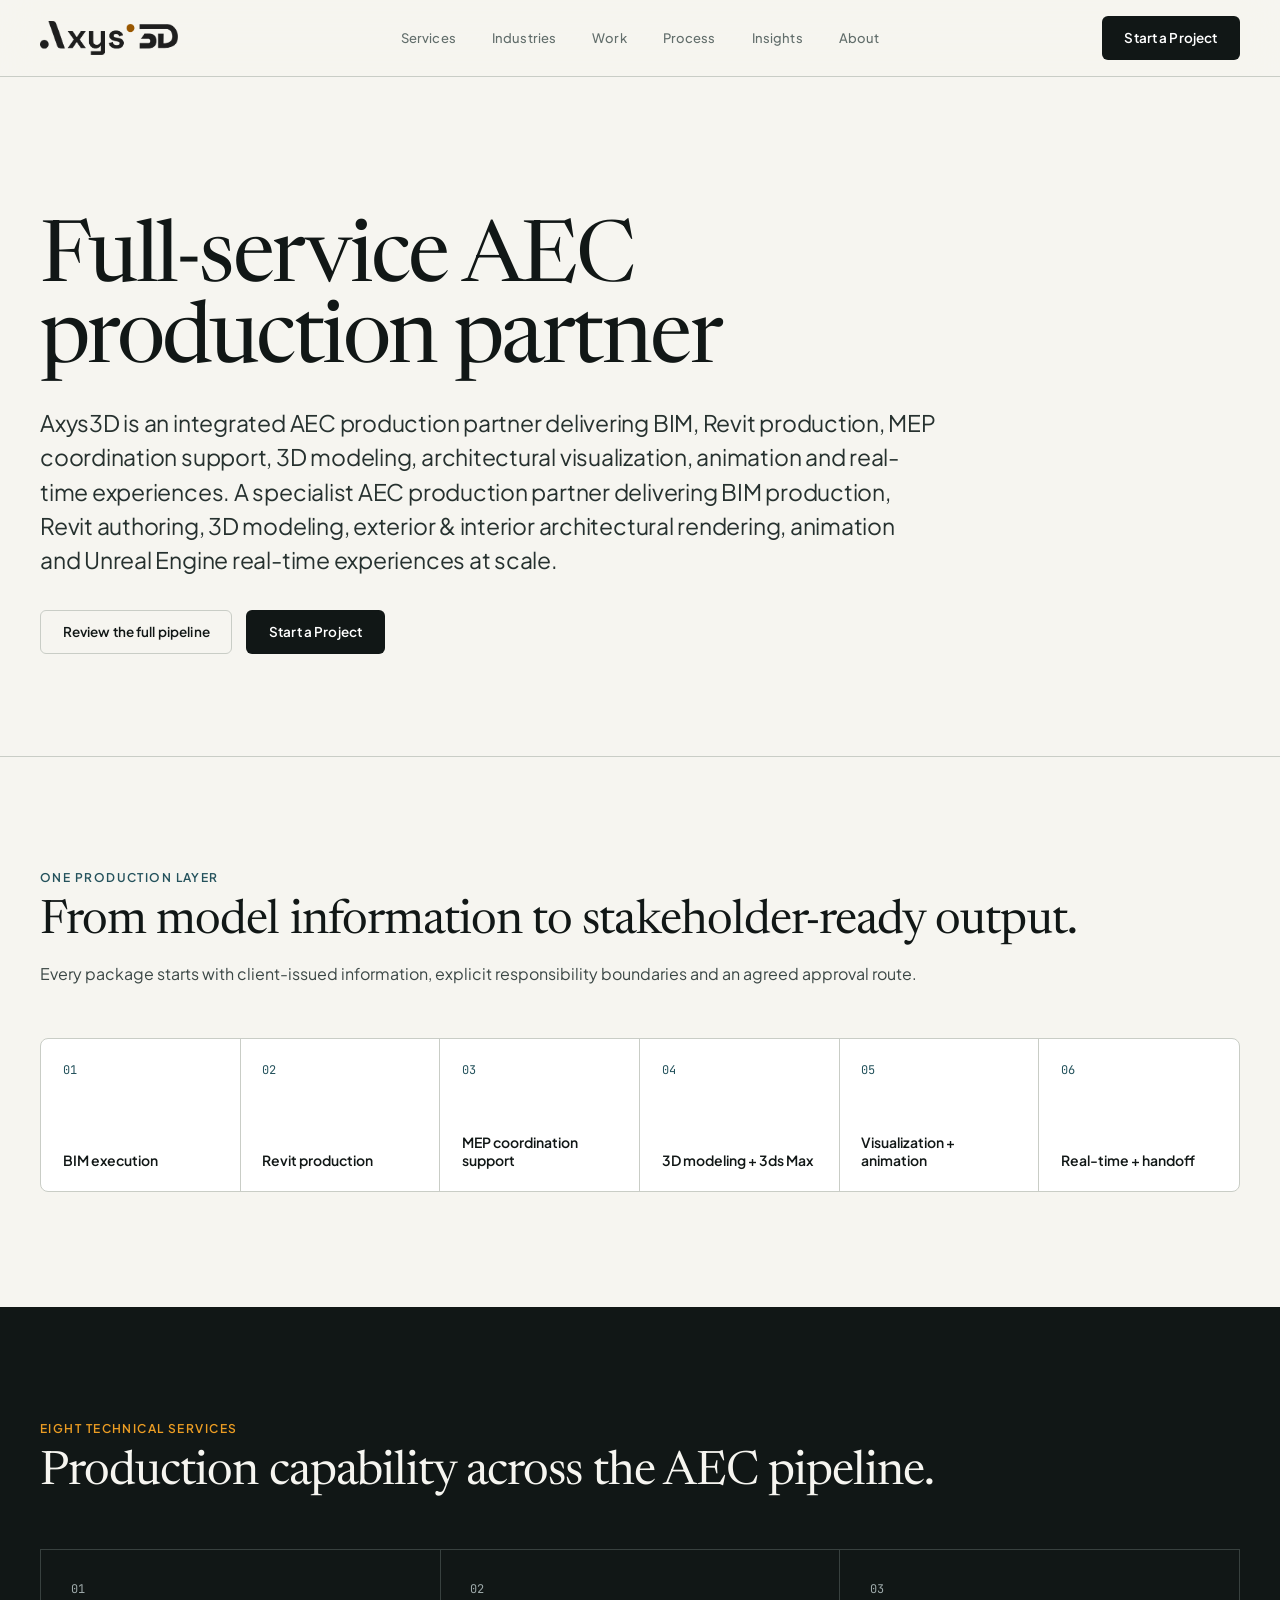
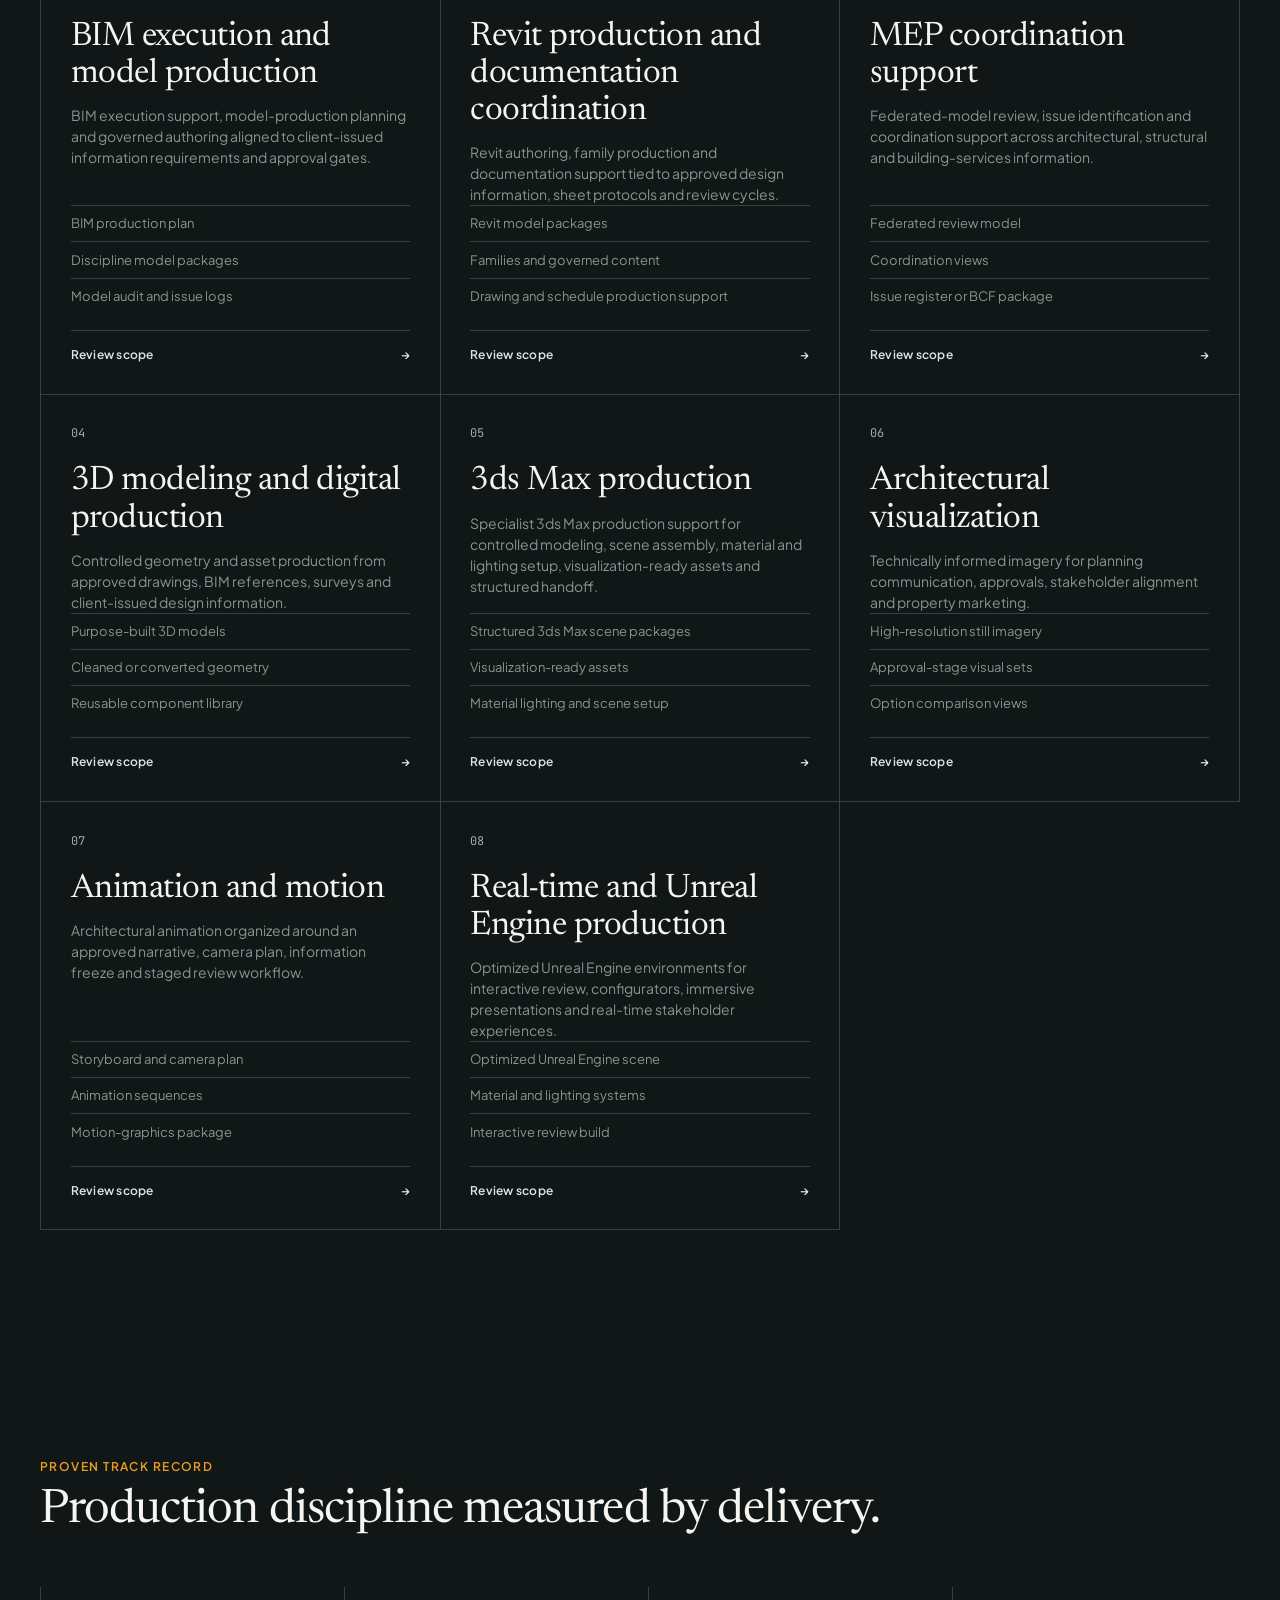
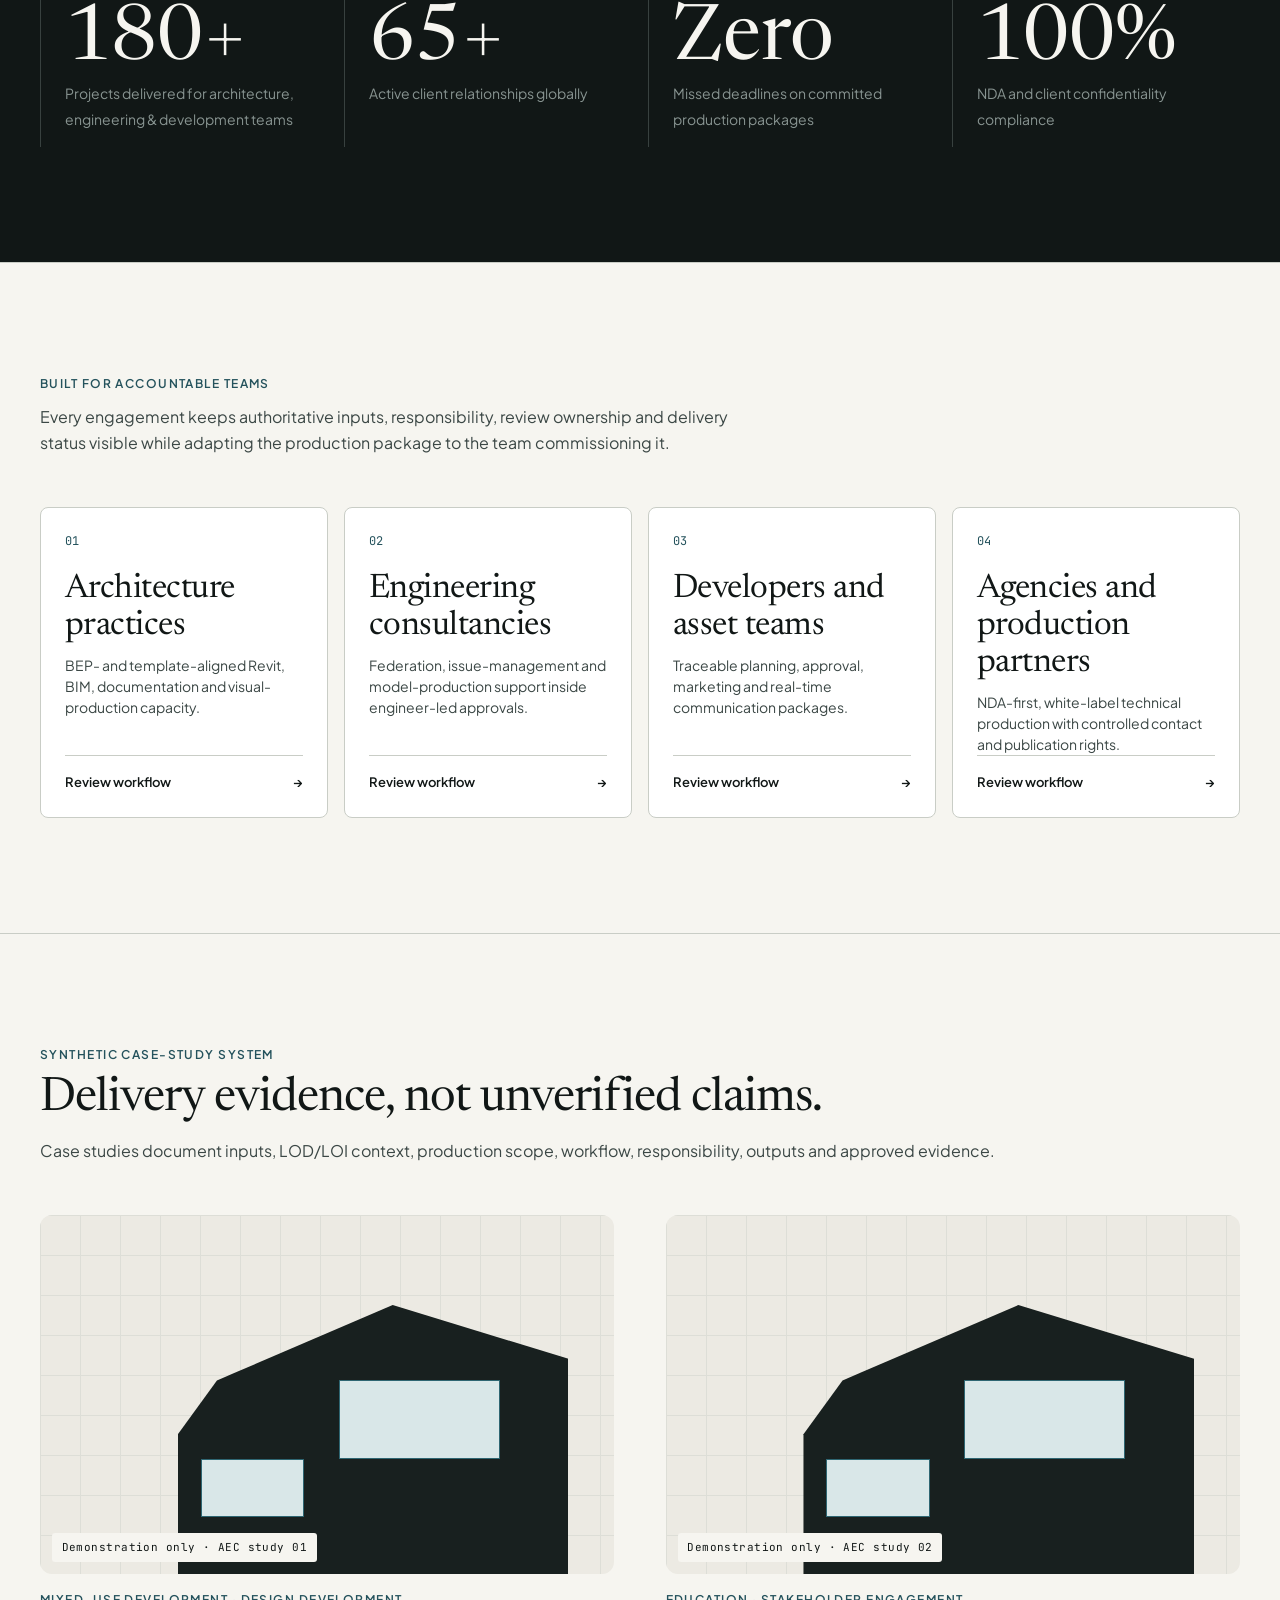
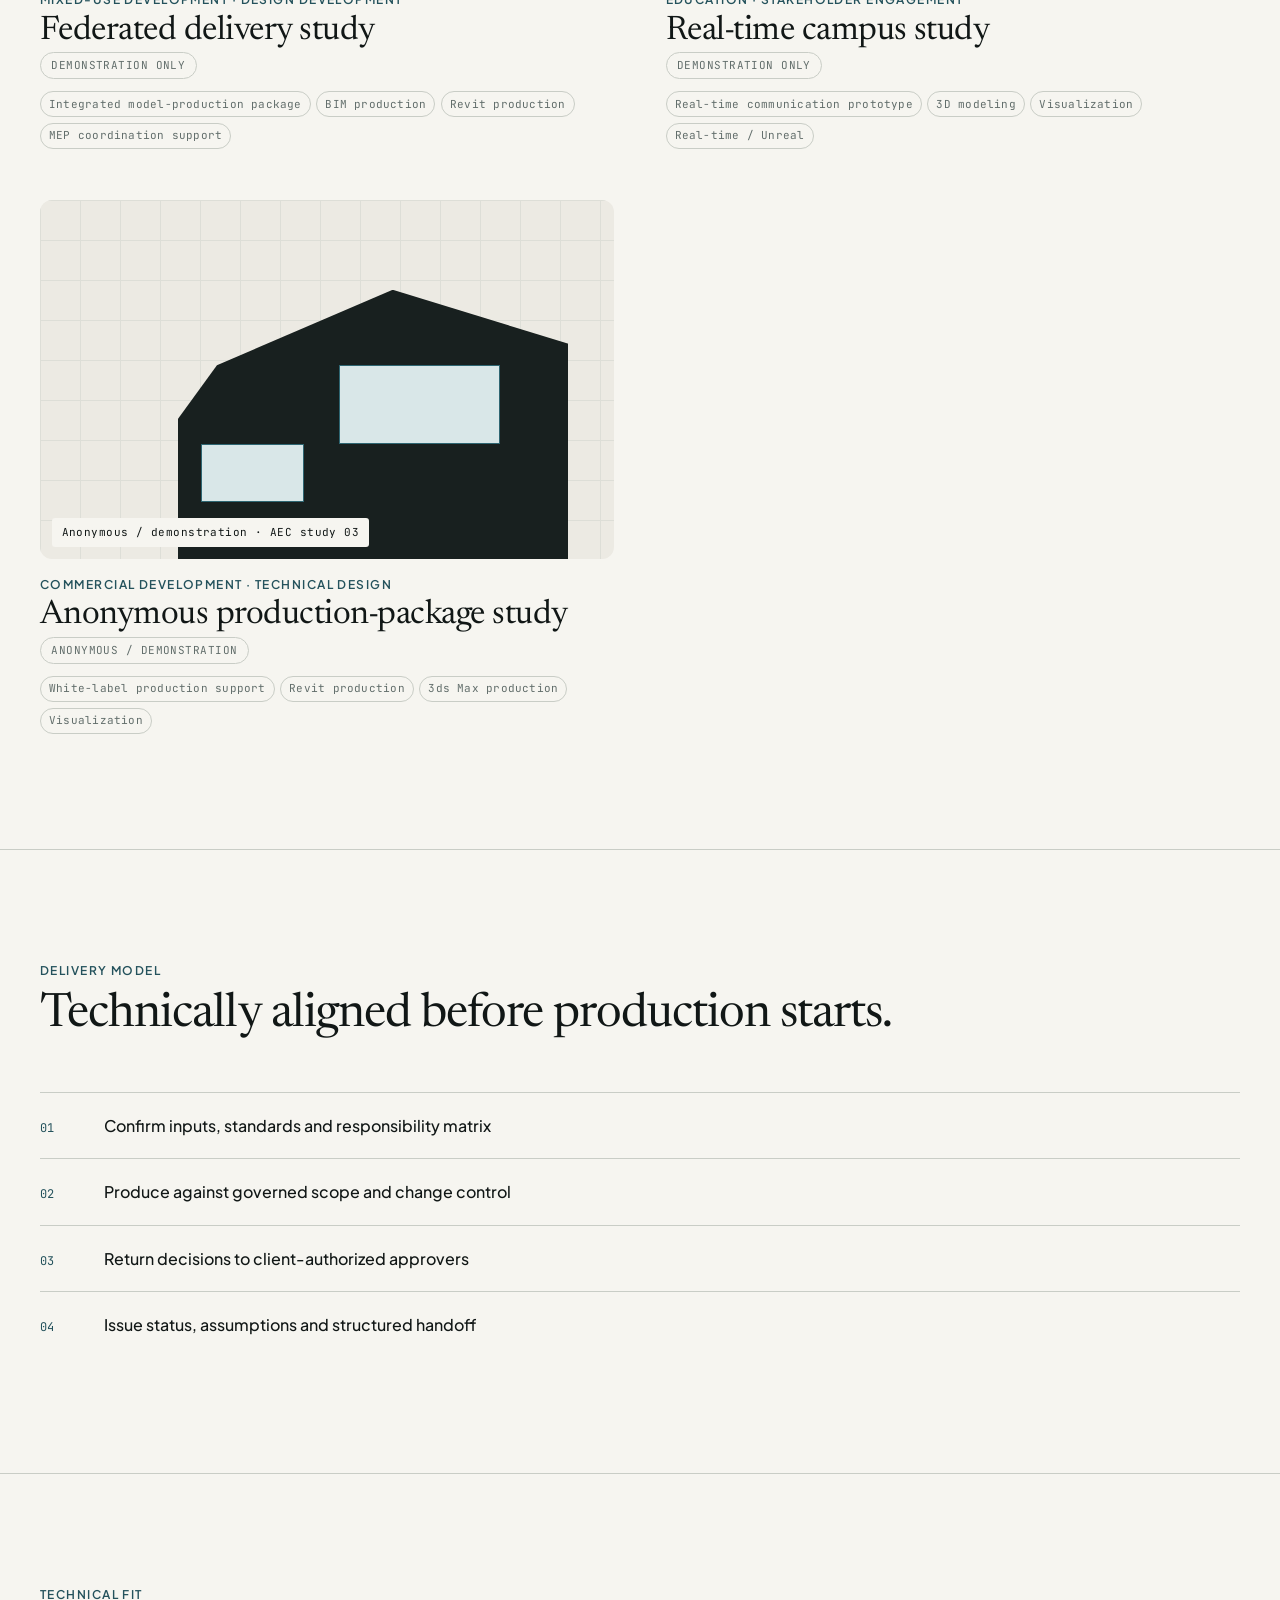
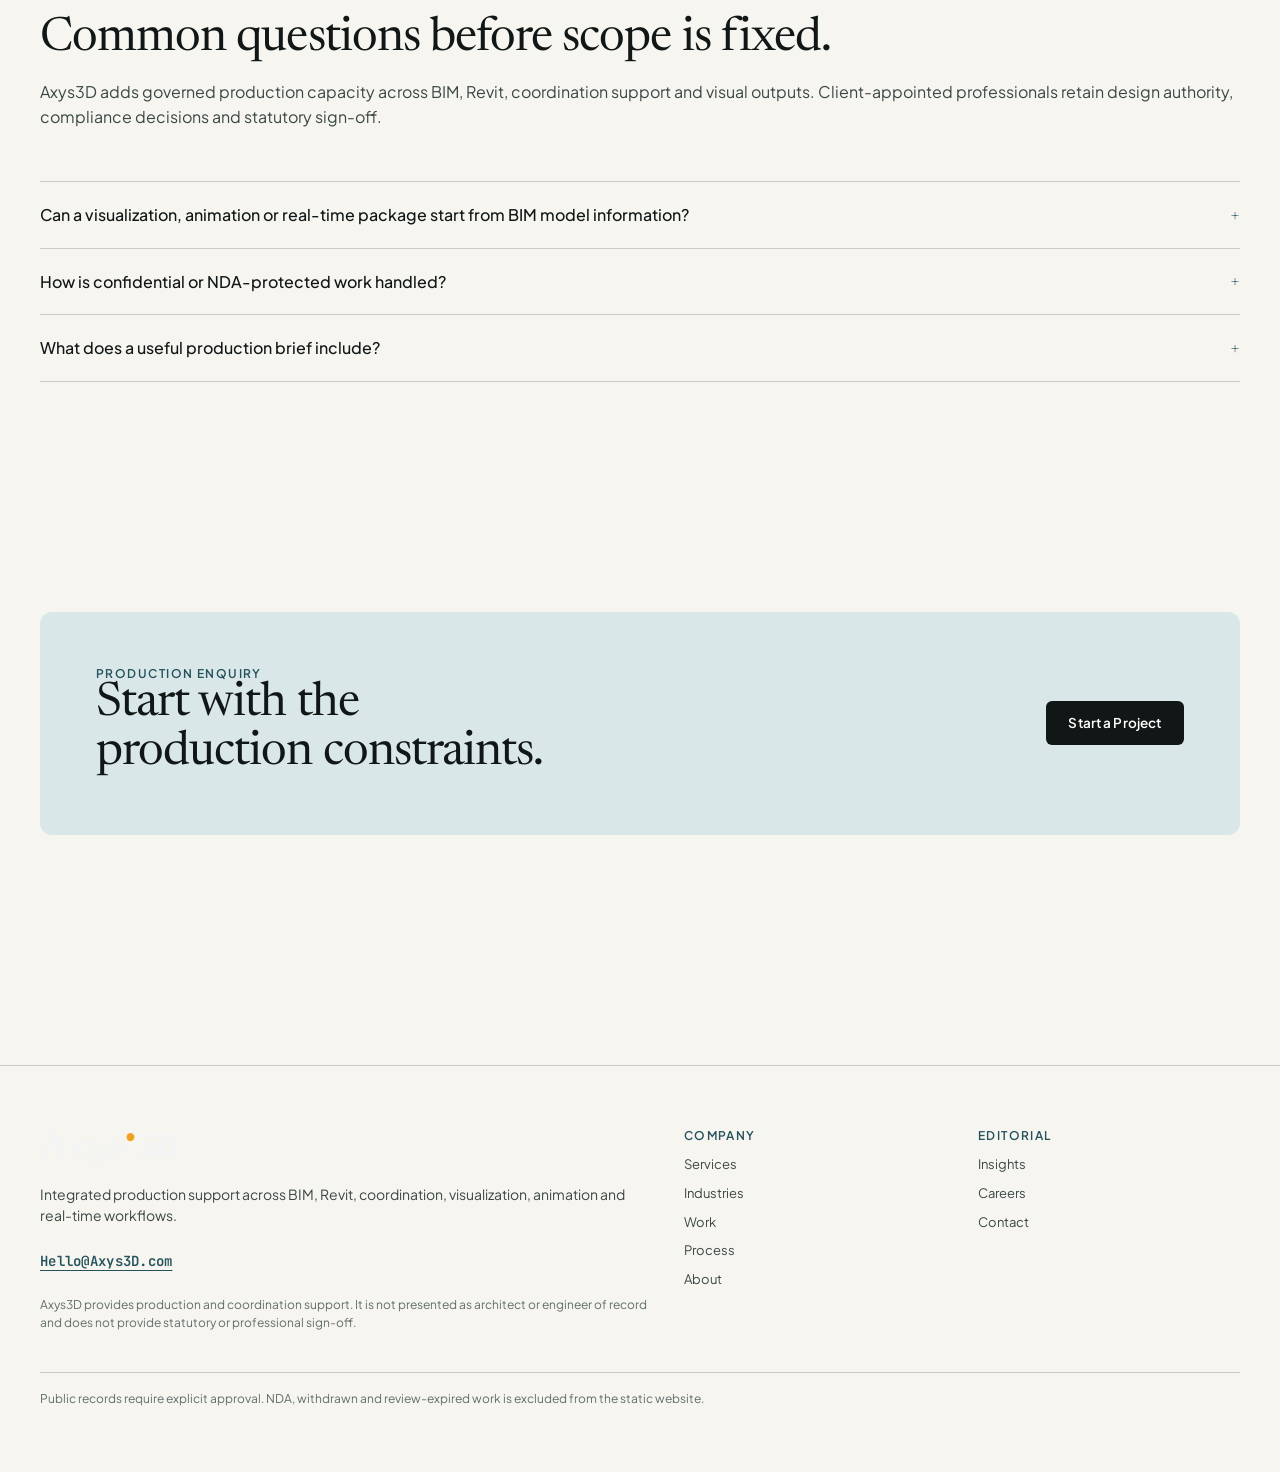
==== commit 530eee53: "Final Creative Review: applied original supplied logo asset directly, refined Newsreader + Plus Jaka" ====
--- a/index.html
+++ b/index.html
@@ -33,16 +33,10 @@
   <link rel=canonical href=https://axys3d.com/>
 </head>
 <body>
-  <div id="axys-splash" aria-hidden="true">
-    <div class="splash-logo-wrap">
-      <img src="/assets/logo-light.svg" alt="Axys3D" width="240" height="63">
-    </div>
-    <p class="splash-sub">AEC Production Partner</p>
-  </div>
   <a class="skip-link" href="#main-content">Skip to content</a>
   <header class="site-header">
     <div class="container header-row">
-      <a href="/" class="site-logo" aria-label="Axys3D AEC Production Partner"><img src="/assets/logo-dark.svg" alt="Axys3D AEC Production Partner" width="168" height="44"></a>
+      <a href="/" class="site-logo" aria-label="Axys3D AEC Production Partner"><img src="/assets/logo.png" alt="Axys3D AEC Production Partner" width="210" height="55"></a>
       <nav class="desktop-nav" aria-label="Primary navigation">
         <a href="/services/" class="nav-link">Services</a>
         <a href="/industries/" class="nav-link">Industries</a>
@@ -387,7 +381,7 @@
     <div class="container">
       <div class="footer-grid">
         <div>
-          <a href="/" class="site-logo" aria-label="Axys3D AEC Production Partner"><img src="/assets/logo-dark.svg" alt="Axys3D AEC Production Partner" width="168" height="44"></a>
+          <a href="/" class="site-logo" aria-label="Axys3D AEC Production Partner"><img src="/assets/logo.png" alt="Axys3D AEC Production Partner" width="210" height="55"></a>
           <p class="lede">Integrated production support across BIM, Revit, coordination, visualization, animation and real-time workflows.</p>
           <a href="mailto:Hello@Axys3D.com" class="footer-email-link">Hello@Axys3D.com</a>
           <p class="legal-copy">Axys3D provides production and coordination support. It is not presented as architect or engineer of record and does not provide statutory or professional sign-off.</p>
--- a/css/components.css
+++ b/css/components.css
@@ -2,44 +2,6 @@
    AXYS3D — Component Styles
    Refined Architectural UI Components & Official Brand Assets.
    ============================================================ */
-
-/* ── Brand Splash Introduction ────────────────────────────── */
-#axys-splash {
-  position: fixed;
-  inset: 0;
-  z-index: 9999;
-  background: #111716;
-  display: flex;
-  flex-direction: column;
-  justify-content: center;
-  align-items: center;
-  gap: 1.5rem;
-  opacity: 1;
-  visibility: visible;
-  transition: opacity 0.6s var(--ease-editorial), visibility 0.6s var(--ease-editorial);
-  pointer-events: auto;
-}
-#axys-splash.splash-hidden {
-  opacity: 0;
-  visibility: hidden;
-  pointer-events: none;
-}
-.splash-logo-wrap {
-  width: min(16rem, 70vw);
-}
-.splash-logo-wrap img,
-.splash-logo-wrap svg {
-  width: 100%;
-  height: auto;
-  display: block;
-}
-.splash-sub {
-  color: var(--ink-400);
-  font-family: var(--font-technical);
-  font-size: var(--step--1);
-  letter-spacing: 0.16em;
-  text-transform: uppercase;
-}
 
 /* ── Buttons ───────────────────────────────────────────────── */
 .button {
@@ -133,13 +95,13 @@
   pointer-events: none;
 }
 
-/* ── Site Header & Official Logo ────────────────────────────── */
+/* ── Site Header & Official Supplied Logo ──────────────────── */
 .site-header {
   position: sticky;
   top: 0;
   z-index: 100;
   border-bottom: 1px solid var(--line);
-  background: color-mix(in srgb, var(--paper-50) 92%, transparent);
+  background: color-mix(in srgb, var(--paper-50) 94%, transparent);
   backdrop-filter: blur(20px) saturate(1.2);
   -webkit-backdrop-filter: blur(20px) saturate(1.2);
 }
@@ -158,11 +120,15 @@
   text-decoration: none;
   flex-shrink: 0;
 }
-.site-logo img,
-.site-logo svg {
-  height: 1.85rem;
+.site-logo img {
+  height: 2.1rem;
   width: auto;
   display: block;
+  object-fit: contain;
+}
+/* Invert white text logo on light header background */
+.site-header .site-logo img {
+  filter: invert(0.92) hue-rotate(180deg);
 }
 
 .desktop-nav {
@@ -927,9 +893,9 @@
   gap: 2rem;
 }
 .footer-grid .site-logo { margin-bottom: 1.25rem; }
-.footer-grid .site-logo img,
-.footer-grid .site-logo svg {
+.footer-grid .site-logo img {
   height: 2.1rem;
+  filter: none;
 }
 .footer-grid .lede {
   font-size: 0.875rem;
@@ -1051,9 +1017,8 @@
     line-height: 0.98;
   }
 
-  .site-logo img,
-  .site-logo svg {
-    height: 1.6rem;
+  .site-logo img {
+    height: 1.7rem;
   }
 
   .pipeline { grid-template-columns: 1fr; }
@@ -1095,7 +1060,6 @@
    Reduced motion
    ============================================================ */
 @media (prefers-reduced-motion: reduce) {
-  #axys-splash { transition-duration: 0.01ms !important; }
   .button:hover,
   .audience-card:hover,
   .service-card-link:hover { transform: none; }
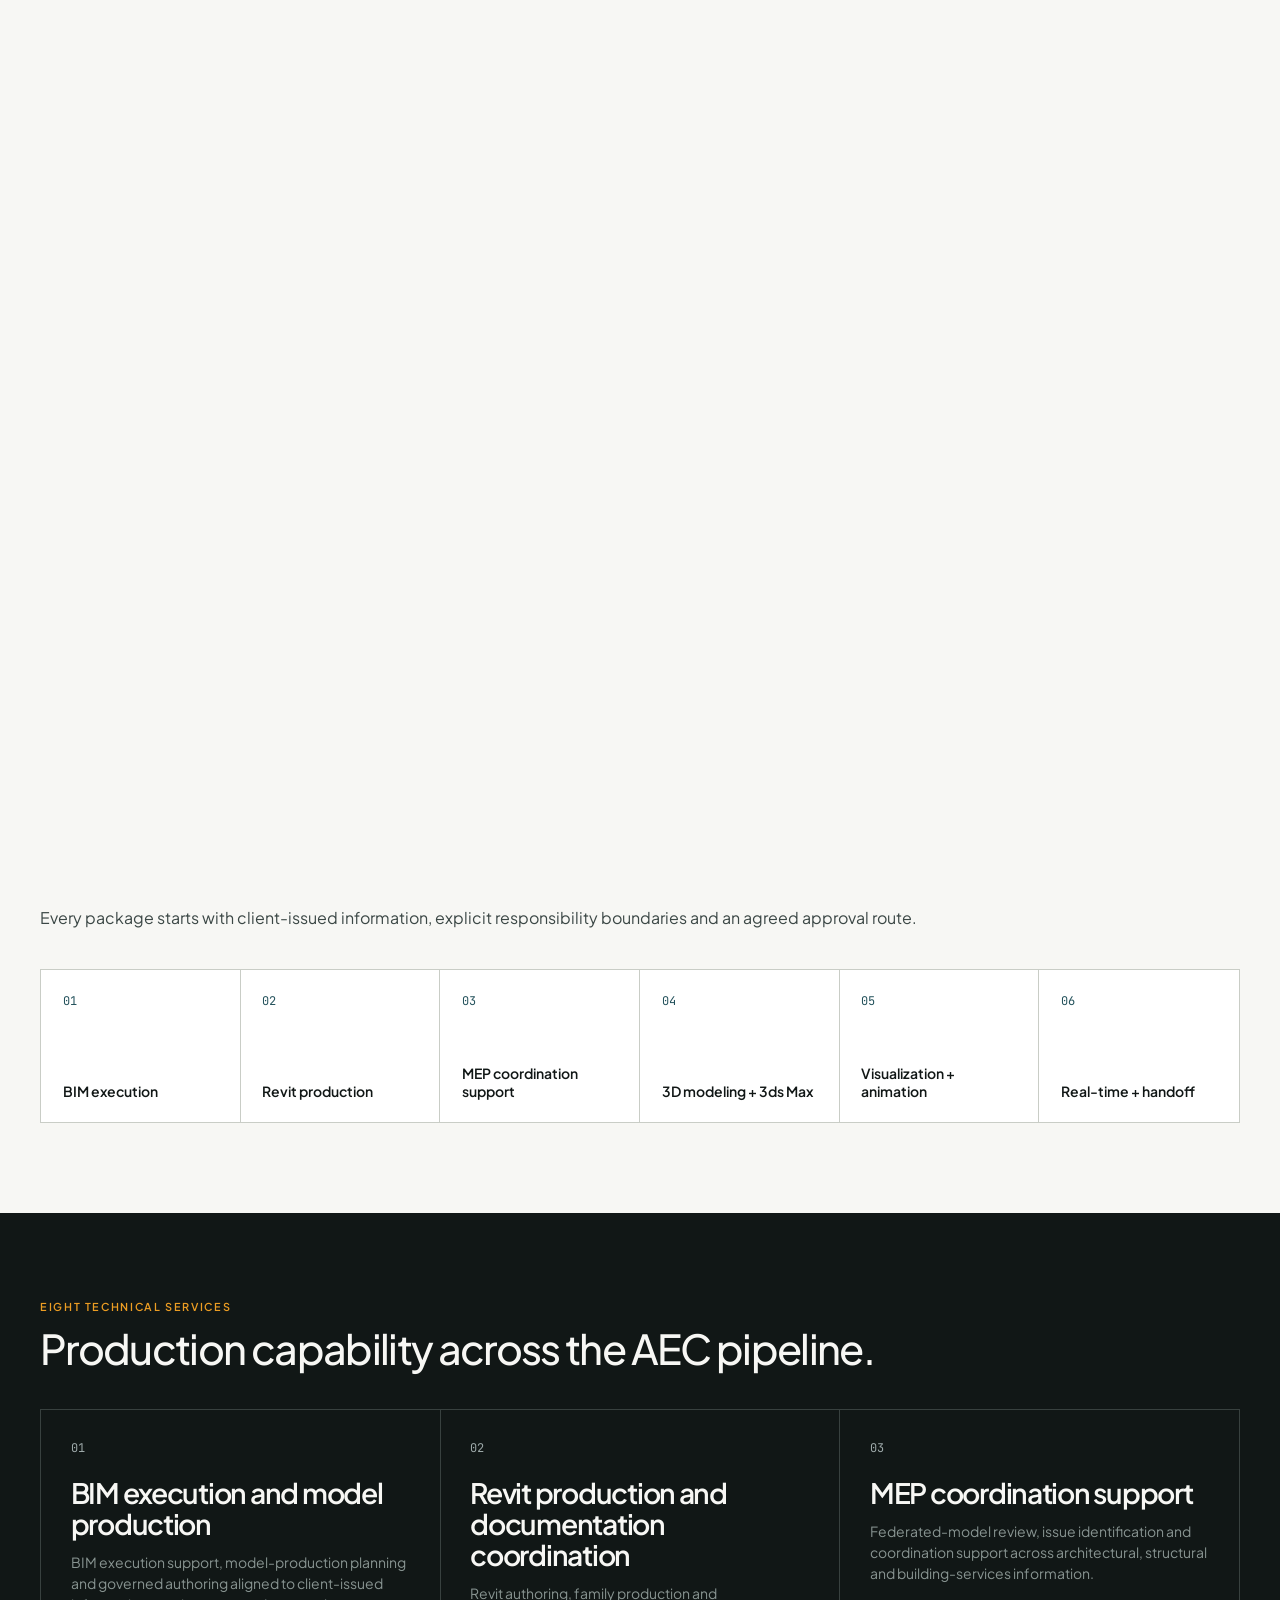
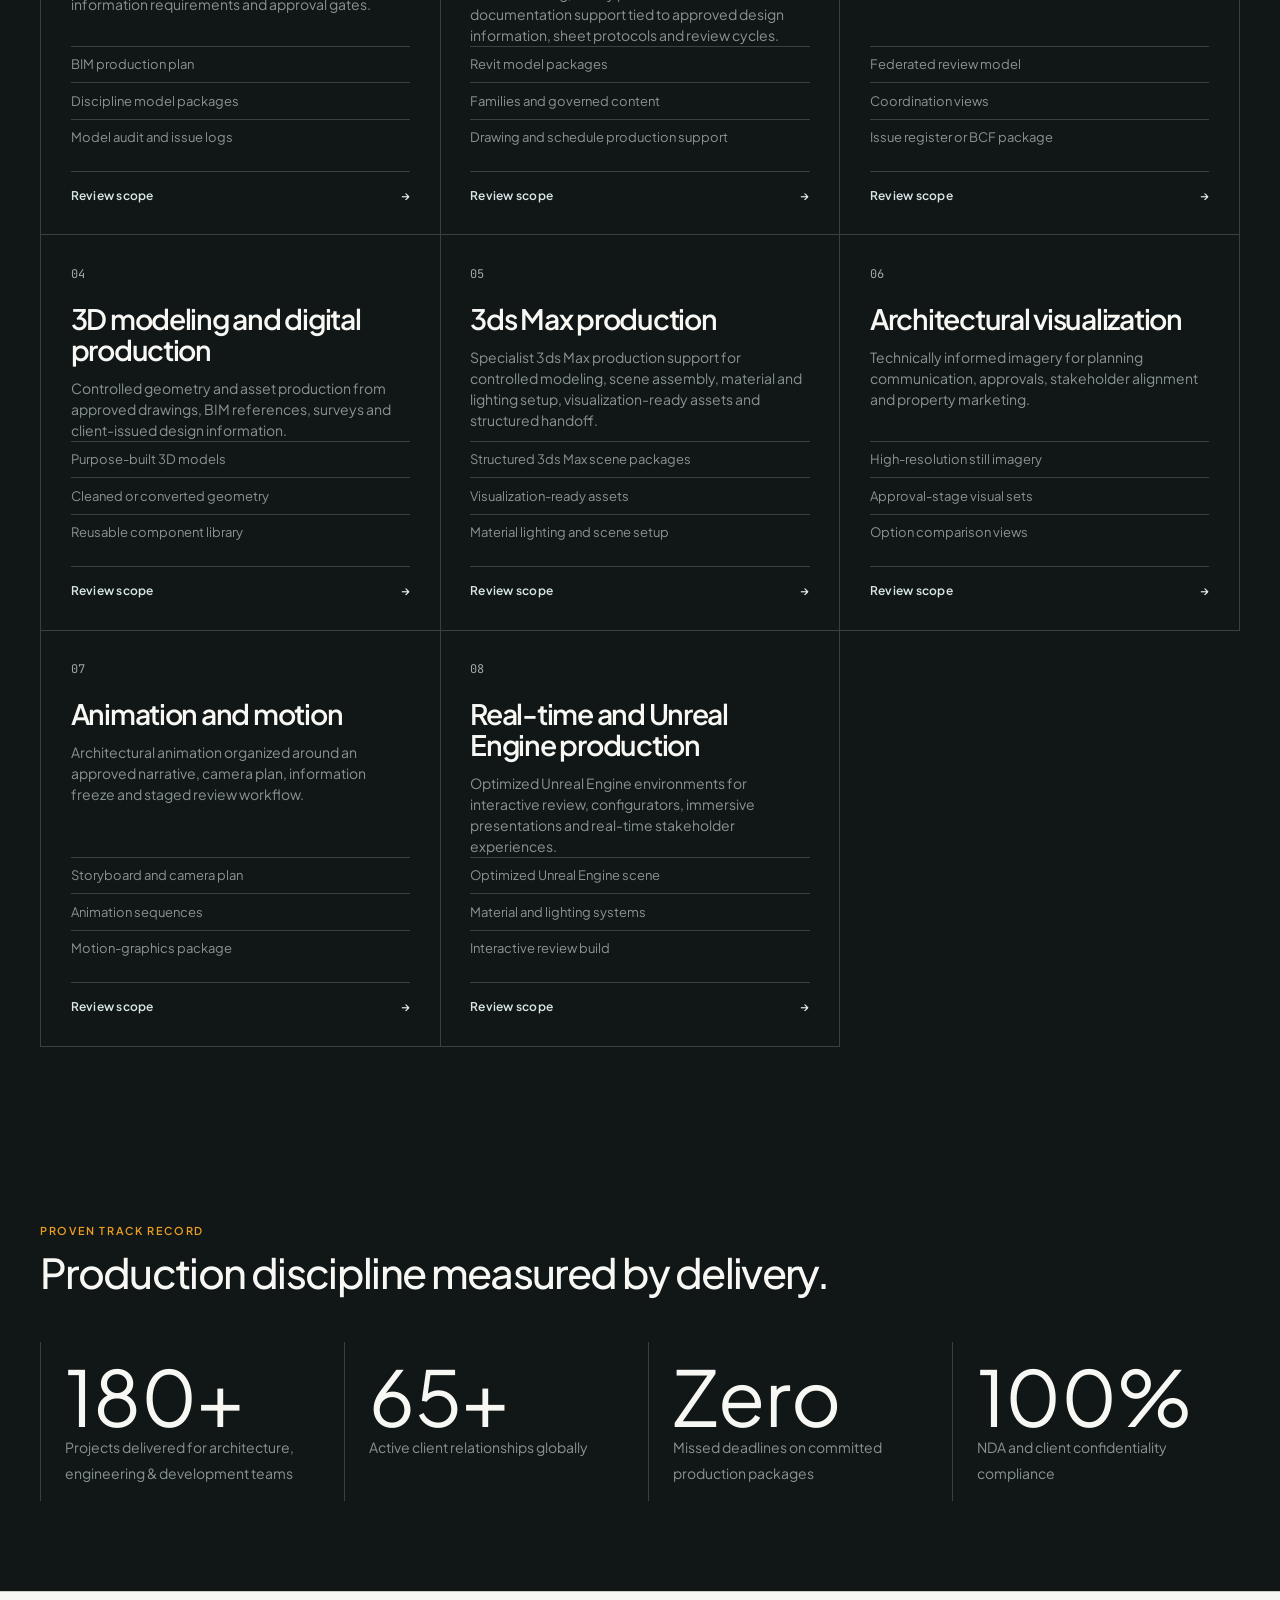
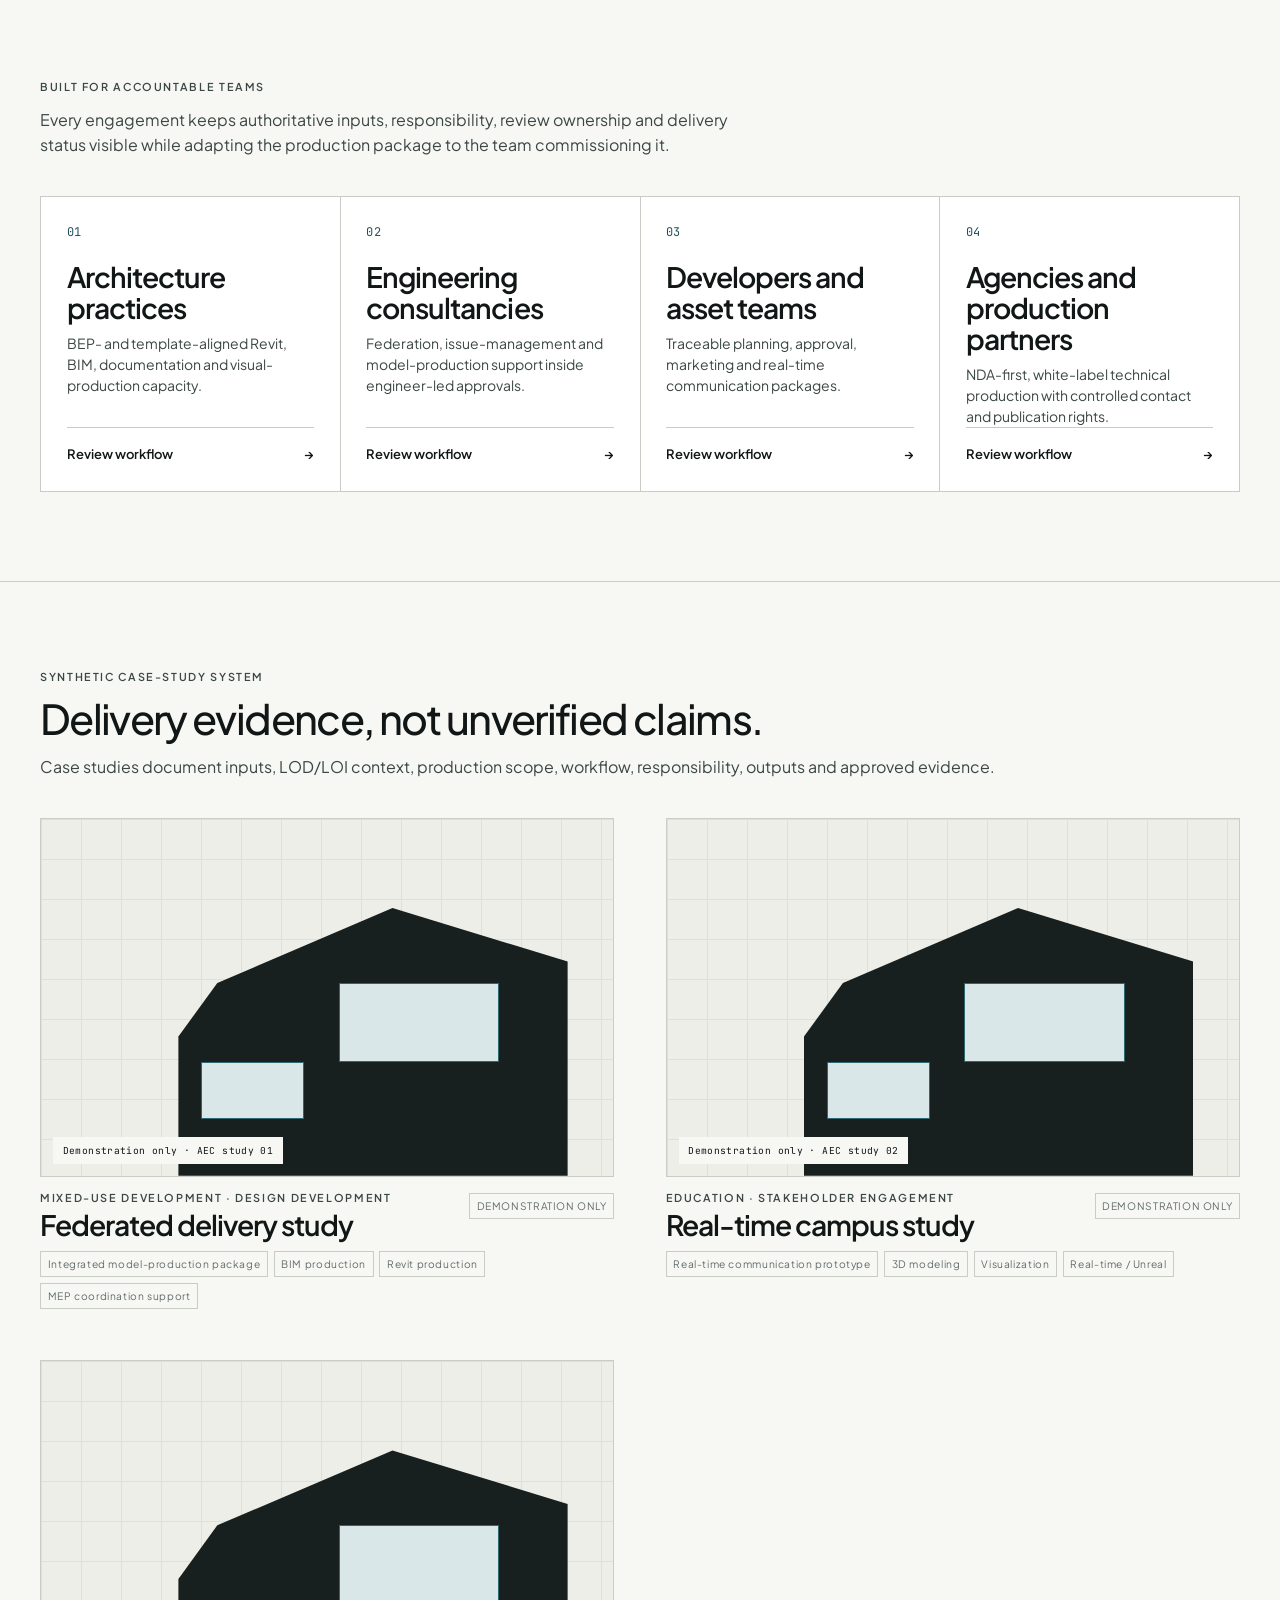
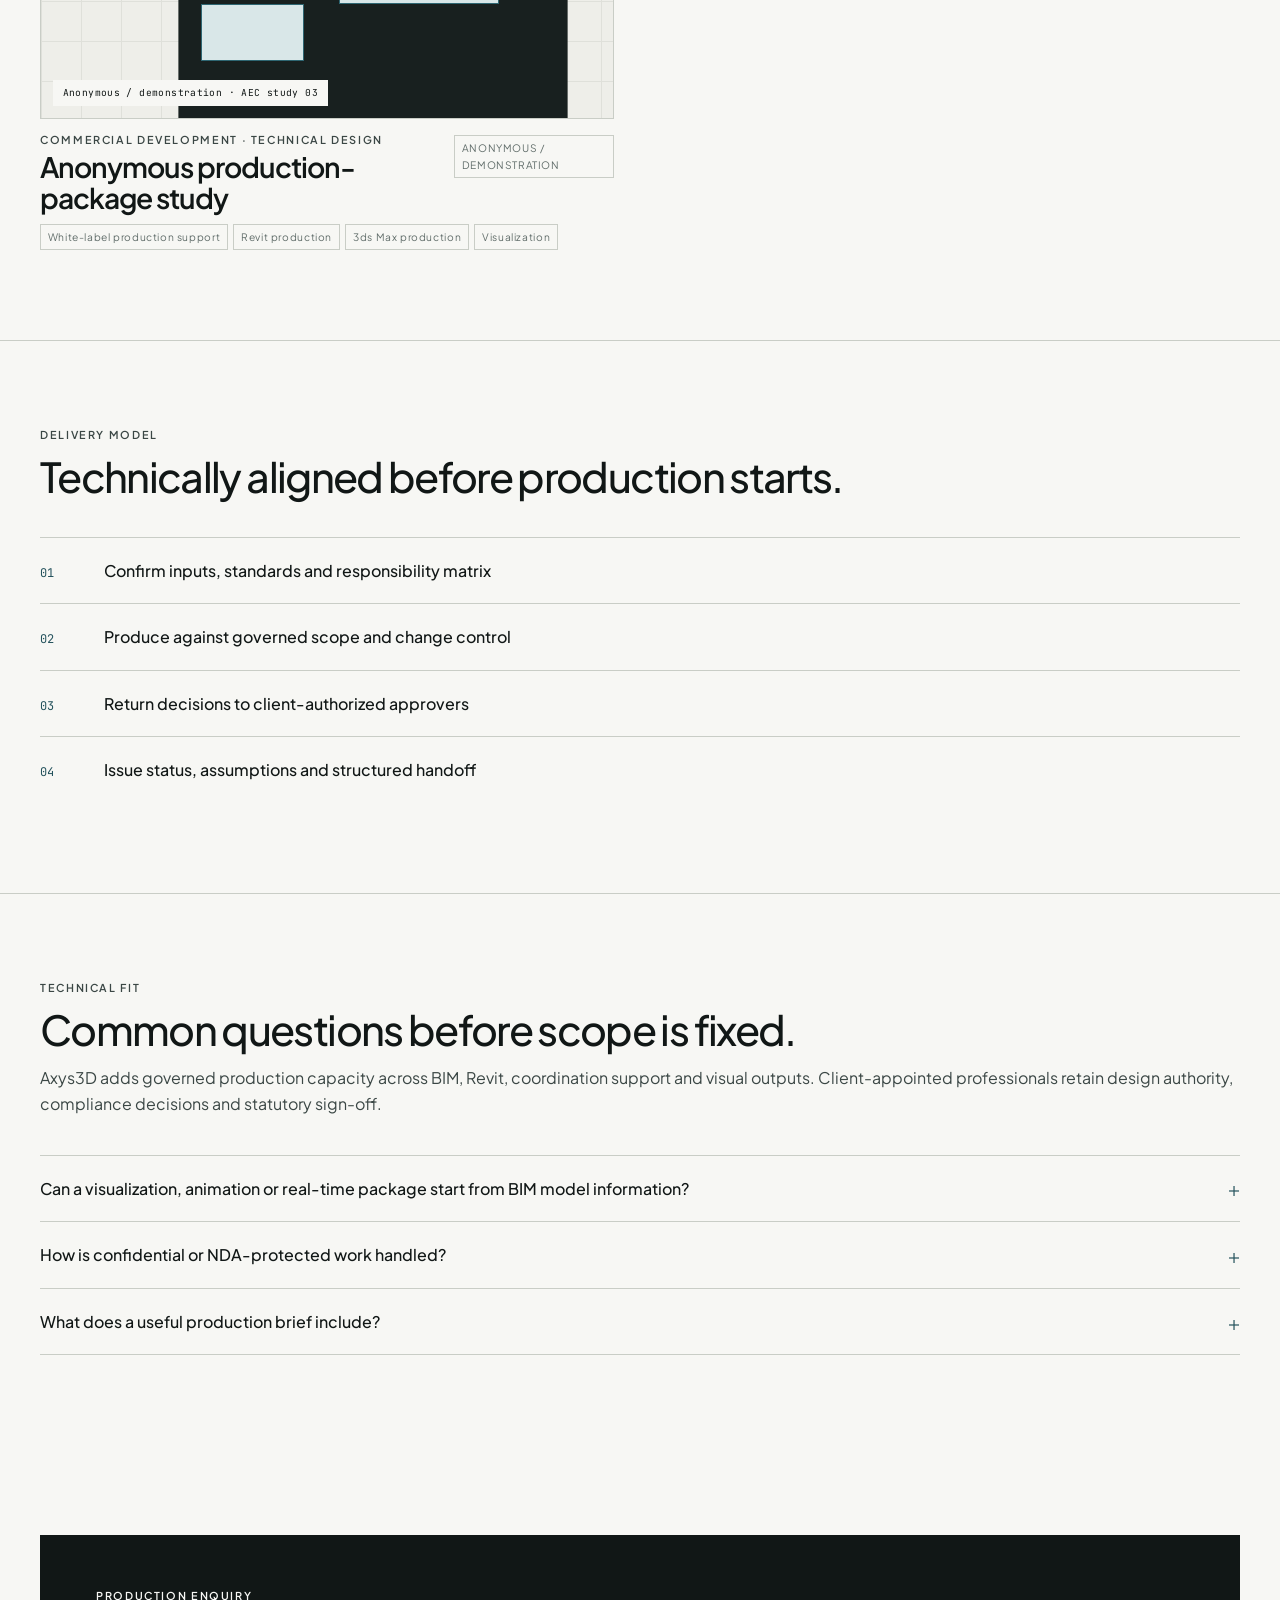
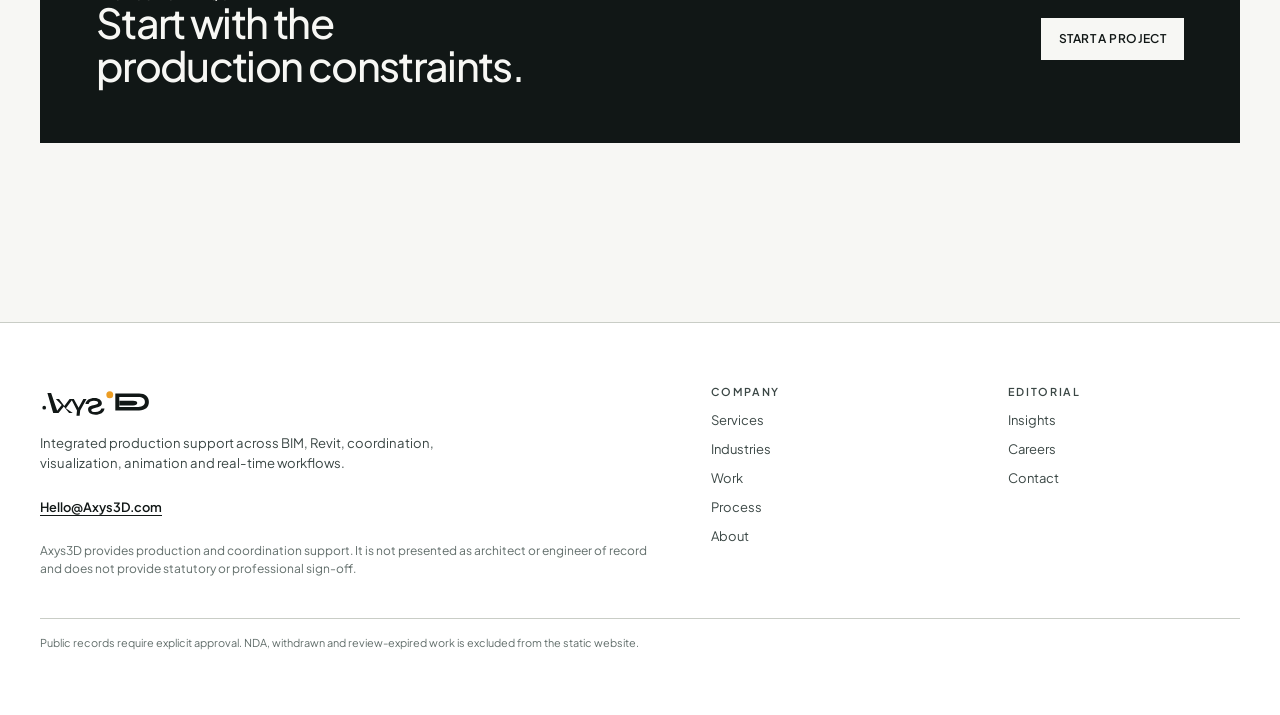
==== commit 2188232e: "Fix logo animation integration, clean main.js splash controller, fix secondary page canonicals and f" ====
--- a/index.html
+++ b/index.html
@@ -15,7 +15,7 @@
   <link rel="icon" href="/favicon.svg" type="image/svg+xml">
   <link rel="preconnect" href="https://fonts.googleapis.com">
   <link rel="preconnect" href="https://fonts.gstatic.com" crossorigin>
-  <link rel="stylesheet" href="https://fonts.googleapis.com/css2?family=JetBrains+Mono:ital,wght@0,400;0,500;1,400&family=Newsreader:ital,opsz,wght@0,6..72,300..600;1,6..72,300..600&family=Plus+Jakarta+Sans:ital,wght@0,300..800;1,300..800&display=swap">
+  <link rel="stylesheet" href="https://fonts.googleapis.com/css2?family=JetBrains+Mono:ital,wght@0,400;0,500;1,400&family=Plus+Jakarta+Sans:ital,wght@0,300..800;1,300..800&display=swap" media="print" onload="this.media='all'">
   <link rel="stylesheet" href="/css/tokens.css">
   <link rel="stylesheet" href="/css/base.css">
   <link rel="stylesheet" href="/css/components.css">
@@ -30,13 +30,14 @@
     "description": "Integrated AEC production partner delivering BIM, Revit, coordination, visualization, animation and real-time services."
   }
   </script>
-  <link rel=canonical href=https://axys3d.com/>
+
 </head>
 <body>
+  <div class="splash-screen" aria-hidden="true" role="presentation"><video autoplay muted playsinline preload="auto"><source src="/assets/logo-animation.mp4" type="video/mp4"></video></div>
   <a class="skip-link" href="#main-content">Skip to content</a>
   <header class="site-header">
     <div class="container header-row">
-      <a href="/" class="site-logo" aria-label="Axys3D AEC Production Partner"><img src="/assets/logo.png" alt="Axys3D AEC Production Partner" width="210" height="55"></a>
+      <a href="/" class="site-logo" aria-label="Axys3D AEC Production Partner"><img src="/assets/logo-dark.svg" alt="Axys3D AEC Production Partner" width="210" height="55"></a>
       <nav class="desktop-nav" aria-label="Primary navigation">
         <a href="/services/" class="nav-link">Services</a>
         <a href="/industries/" class="nav-link">Industries</a>
@@ -63,7 +64,7 @@
     <section class="page-hero home-hero">
       <div class="container">
         <h1 class="display">Full-service AEC<br>production partner</h1>
-        <p class="hero-statement">Axys3D is an integrated AEC production partner delivering BIM, Revit production, MEP coordination support, 3D modeling, architectural visualization, animation and real-time experiences. A specialist AEC production partner delivering BIM production, Revit authoring, 3D modeling, exterior & interior architectural rendering, animation and Unreal Engine real-time experiences at scale.</p>
+        <p class="hero-statement">Axys3D brings BIM, Revit production, coordination, 3D modelling, visualization, animation and real-time output into one accountable delivery layer—built around your standards, programme and review process.</p>
         <div class="button-group">
           <a href="/services/" class="button button-secondary">Review the full pipeline</a>
           <a href="/contact/" class="button button-primary">Start a Project</a>
@@ -381,7 +382,7 @@
     <div class="container">
       <div class="footer-grid">
         <div>
-          <a href="/" class="site-logo" aria-label="Axys3D AEC Production Partner"><img src="/assets/logo.png" alt="Axys3D AEC Production Partner" width="210" height="55"></a>
+          <a href="/" class="site-logo" aria-label="Axys3D AEC Production Partner"><img src="/assets/logo-dark.svg" alt="Axys3D AEC Production Partner" width="210" height="55"></a>
           <p class="lede">Integrated production support across BIM, Revit, coordination, visualization, animation and real-time workflows.</p>
           <a href="mailto:Hello@Axys3D.com" class="footer-email-link">Hello@Axys3D.com</a>
           <p class="legal-copy">Axys3D provides production and coordination support. It is not presented as architect or engineer of record and does not provide statutory or professional sign-off.</p>
--- a/css/tokens.css
+++ b/css/tokens.css
@@ -13,9 +13,9 @@
   --ink-400: #889491;
 
   /* ── Paper (warm architectural background) ───────────────── */
-  --paper-50:  #f6f5f0;
-  --paper-100: #eceae3;
-  --paper-200: #dfddd4;
+  --paper-50:  #f7f7f4;
+  --paper-100: #eeeee9;
+  --paper-200: #deded7;
   --white:     #ffffff;
 
   /* ── Accent (architectural amber & muted teal) ────────────── */
@@ -30,7 +30,7 @@
   --line-dark: #38413f;
 
   /* ── Typography Pairing ─────────────────────────────────── */
-  --font-editorial: "Newsreader", Georgia, "Times New Roman", serif;
+  --font-editorial: "Plus Jakarta Sans", -apple-system, BlinkMacSystemFont, "Segoe UI", Roboto, sans-serif;
   --font-ui:        "Plus Jakarta Sans", -apple-system, BlinkMacSystemFont, "Segoe UI", Roboto, sans-serif;
   --font-technical: "JetBrains Mono", "SFMono-Regular", Consolas, monospace;
 
@@ -39,19 +39,19 @@
   --step--1: 0.75rem;                              /* 12px — labels, technical */
   --step-0:  1rem;                                 /* 16px — body */
   --step-1:  clamp(1.125rem, 0.95rem + 0.6vw, 1.375rem);   /* 18–22px — lede */
-  --step-2:  clamp(1.5rem, 1.15rem + 1.2vw, 2.25rem);      /* 24–36px — heading-sm */
-  --step-3:  clamp(1.875rem, 1.2rem + 2.2vw, 3.5rem);      /* 30–56px — heading-lg */
-  --step-4:  clamp(2.85rem, 1.7rem + 4.5vw, 6.75rem);      /* 46–108px — display */
+  --step-2:  clamp(1.35rem, 1.12rem + 0.8vw, 1.85rem);     /* 22–30px — heading-sm */
+  --step-3:  clamp(1.8rem, 1.38rem + 1.5vw, 2.9rem);       /* 29–46px — heading-lg */
+  --step-4:  clamp(2.7rem, 2rem + 3vw, 5rem);               /* 43–80px — display */
 
   /* ── Spacing & layout rhythm ─────────────────────────────── */
   --gutter:        clamp(1.25rem, 4vw, 2.5rem);
-  --content-max:   78rem;
-  --section-space: clamp(4.5rem, 9vw, 8.5rem);
+  --content-max:   76rem;
+  --section-space: clamp(4rem, 7vw, 6.5rem);
 
   /* ── Border radii ────────────────────────────────────────── */
-  --radius-control: 0.375rem;
-  --radius-card:    0.5rem;
-  --radius-media:   0.75rem;
+  --radius-control: 0.2rem;
+  --radius-card:    0;
+  --radius-media:   0;
 
   /* ── Transitions & Animation ─────────────────────────────── */
   --ease-editorial: cubic-bezier(0.16, 1, 0.3, 1);
--- a/css/base.css
+++ b/css/base.css
@@ -91,29 +91,29 @@
 .display {
   font-family: var(--font-editorial);
   font-size: var(--step-4);
-  font-weight: 400;
+  font-weight: 500;
   font-style: normal;
   line-height: 0.95;
-  letter-spacing: -0.03em;
+  letter-spacing: -0.055em;
   text-wrap: balance;
 }
 
 .heading {
   font-family: var(--font-editorial);
   font-size: var(--step-3);
-  font-weight: 400;
+  font-weight: 500;
   font-style: normal;
   line-height: 1.04;
-  letter-spacing: -0.02em;
+  letter-spacing: -0.04em;
   text-wrap: balance;
 }
 
 .heading-sm {
   font-family: var(--font-editorial);
   font-size: var(--step-2);
-  font-weight: 400;
+  font-weight: 600;
   line-height: 1.08;
-  letter-spacing: -0.015em;
+  letter-spacing: -0.03em;
 }
 
 .eyebrow {
--- a/css/components.css
+++ b/css/components.css
@@ -127,9 +127,7 @@
   object-fit: contain;
 }
 /* Invert white text logo on light header background */
-.site-header .site-logo img {
-  filter: invert(0.92) hue-rotate(180deg);
-}
+.site-header .site-logo img { filter: none; }
 
 .desktop-nav {
   display: flex;
@@ -1066,3 +1064,75 @@
   .text-link:hover .arrow,
   .service-card-link:hover .service-card-cta .arrow { transform: none; }
 }
+
+/* ── 2026 refinement: disciplined, sans-led studio system ── */
+.site-header { background: rgba(247,247,244,.96); }
+.header-row { height: 4.35rem; }
+.site-logo img, .footer-grid .site-logo img { height: 1.82rem; filter: none; }
+/* Preserve the supplied logo file; only its light-background presentation changes. */
+.site-logo img[src="/assets/logo.png"] { filter: brightness(0) saturate(100%); }
+.desktop-nav { gap: clamp(1rem, 2vw, 1.75rem); }
+.nav-link { font-size: .75rem; letter-spacing: .025em; }
+.button { min-height: 2.6rem; border-radius: 0; padding: .62rem 1.05rem; font-size: .75rem; letter-spacing: .035em; text-transform: uppercase; }
+.button-secondary { border-color: var(--ink-950); }
+.page-hero { padding-top: clamp(4rem, 7vw, 6.25rem); padding-bottom: clamp(2.75rem, 5vw, 4.25rem); }
+.home-hero { padding-top: clamp(5rem, 10vw, 8rem); padding-bottom: clamp(4rem, 7vw, 6.25rem); }
+.page-hero .display { max-width: 15ch; margin-top: .8rem; }
+.home-hero .display { max-width: 11ch; }
+.hero-statement { max-width: 40rem; margin-top: 1.5rem; font-size: clamp(1rem, .94rem + .3vw, 1.18rem); line-height: 1.6; }
+.eyebrow { color: var(--ink-700); font-size: .68rem; letter-spacing: .15em; }
+.section-header { margin-bottom: clamp(1.75rem, 3vw, 2.75rem); }
+.card, .audience-card, .contact-form, .portfolio-notice { border-radius: 0; box-shadow: none; }
+.card, .audience-card { padding: clamp(1.25rem, 2vw, 1.75rem); }
+.card h3, .audience-card h3, .project-meta h3, .industry-card h2, .process-stack h2, .principle-grid h2, .job-list h2, .portfolio-notice h2, .empty-state h2 { font-family: var(--font-ui); font-weight: 600; letter-spacing: -.035em; }
+.service-matrix h3, .service-title h2, .insight-list h2 { font-family: var(--font-ui); font-weight: 600; letter-spacing: -.045em; }
+.badge, .project-card-tags span { border-radius: 0; font-family: var(--font-ui); font-size: .64rem; letter-spacing: .06em; padding: .25rem .42rem; }
+.audience-grid, .industry-grid, .job-list { gap: 0; border-top: 1px solid var(--line); border-left: 1px solid var(--line); }
+.audience-card, .industry-card, .job-list > * { border: 0; border-right: 1px solid var(--line); border-bottom: 1px solid var(--line); }
+.audience-card:hover { border-color: var(--line); box-shadow: none; background: var(--paper-100); }
+.project-grid { gap: clamp(2.25rem, 4vw, 4rem); }
+.project-media { margin-bottom: 1rem; border: 1px solid var(--line); }
+.media-frame { border-radius: 0; }
+.media-caption { border-radius: 0; font-size: .6rem; }
+.project-meta { display: flex; justify-content: space-between; align-items: start; gap: 1rem; }
+.project-card-tags { margin-top: .6rem; }
+.cta-block { border-radius: 0; background: var(--ink-950); color: var(--paper-50); }
+.cta-block .heading, .cta-block .eyebrow { color: var(--paper-50); }
+.cta-block .button-primary { background: var(--paper-50); color: var(--ink-950); }
+.pipeline, .portfolio-notice { border-radius: 0; }
+.site-footer { margin-top: clamp(4rem, 7vw, 6.5rem); background: var(--white); padding-block: clamp(2.75rem, 5vw, 4.5rem); }
+.footer-grid { grid-template-columns: 1.7fr .65fr .65fr; gap: clamp(2rem, 5vw, 5rem); }
+.footer-grid .site-logo { margin-bottom: 1rem; }
+.footer-grid .lede { max-width: 28rem; font-size: .82rem; line-height: 1.55; }
+.footer-email-link { font-family: var(--font-ui); font-size: .8rem; color: var(--ink-950); letter-spacing: 0; }
+.footer-note { font-size: .68rem; line-height: 1.5; }
+
+/* The portfolio is a short, curated set—not a database. */
+.work-index { margin-top: clamp(2rem, 4vw, 3rem); }
+.work-intro { display: flex; align-items: baseline; justify-content: space-between; gap: 1rem; border-top: 1px solid var(--line); padding-top: .9rem; margin-bottom: 2rem; }
+.work-intro p { color: var(--ink-500); font-size: .8rem; }
+
+/* The supplied animation is presented as supplied, without artificial effects. */
+.splash-screen { position: fixed; inset: 0; z-index: 1000; display: grid; place-items: center; background: var(--paper-50); transition: opacity .45s ease, visibility .45s ease; }
+.splash-screen.is-hidden { opacity: 0; visibility: hidden; pointer-events: none; }
+.splash-screen video { width: min(17rem, 62vw); height: auto; }
+
+@media (max-width: 800px) {
+  .footer-grid { grid-template-columns: 1.25fr .75fr; }
+  .footer-grid > :first-child { grid-column: 1 / -1; padding-bottom: 1.5rem; border-bottom: 1px solid var(--line); }
+}
+@media (max-width: 600px) {
+  .header-row { height: 4rem; }
+  .site-logo img, .footer-grid .site-logo img { height: 1.55rem; }
+  .page-hero .display, .home-hero .display { max-width: 12ch; }
+  .home-hero { padding-top: 4.5rem; }
+  .hero-statement { font-size: 1rem; }
+  .project-meta { display: block; }
+  .project-meta .badge { margin-top: .75rem; }
+  .audience-grid, .industry-grid, .job-list { border-left: 0; }
+  .audience-card, .industry-card, .job-list > * { border-right: 0; }
+  .footer-grid { grid-template-columns: 1fr; gap: 1.75rem; }
+  .footer-grid > :first-child { grid-column: auto; }
+  .work-intro { display: block; }
+  .work-intro p { margin-top: .4rem; }
+}
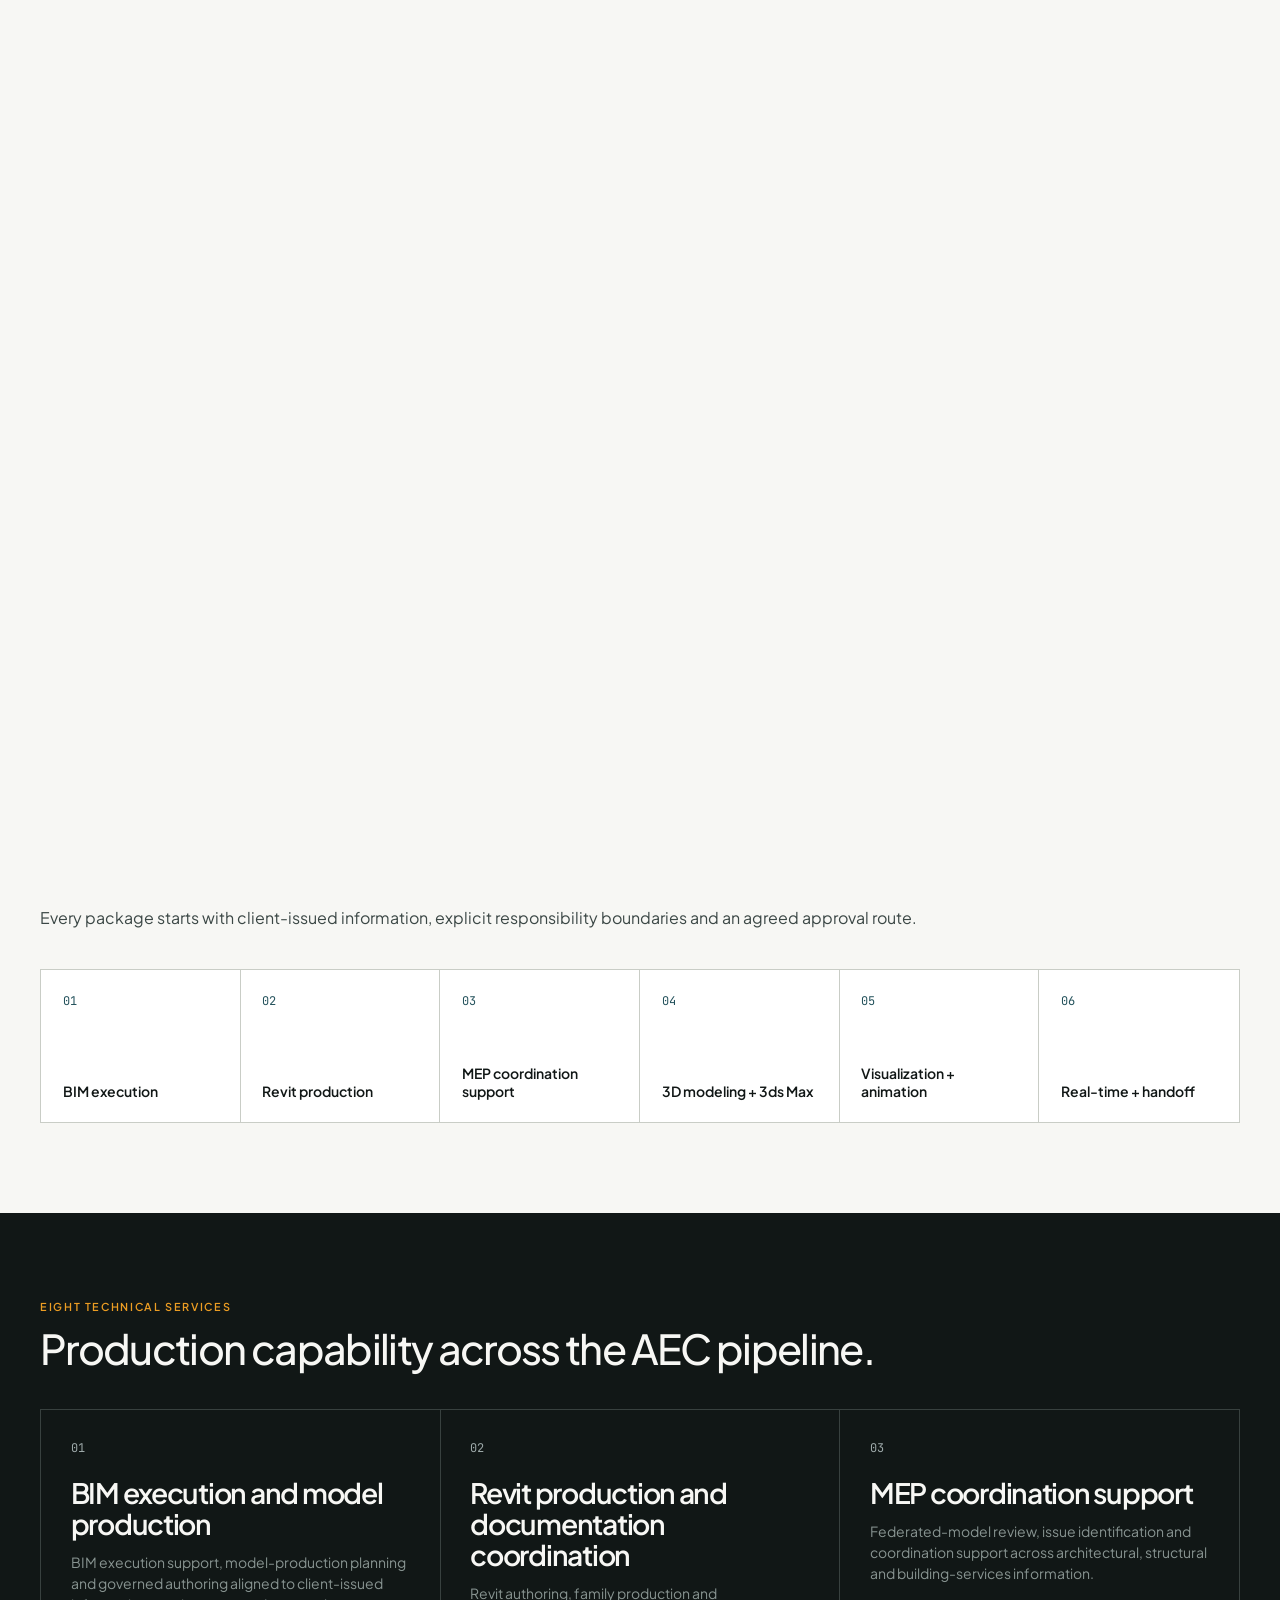
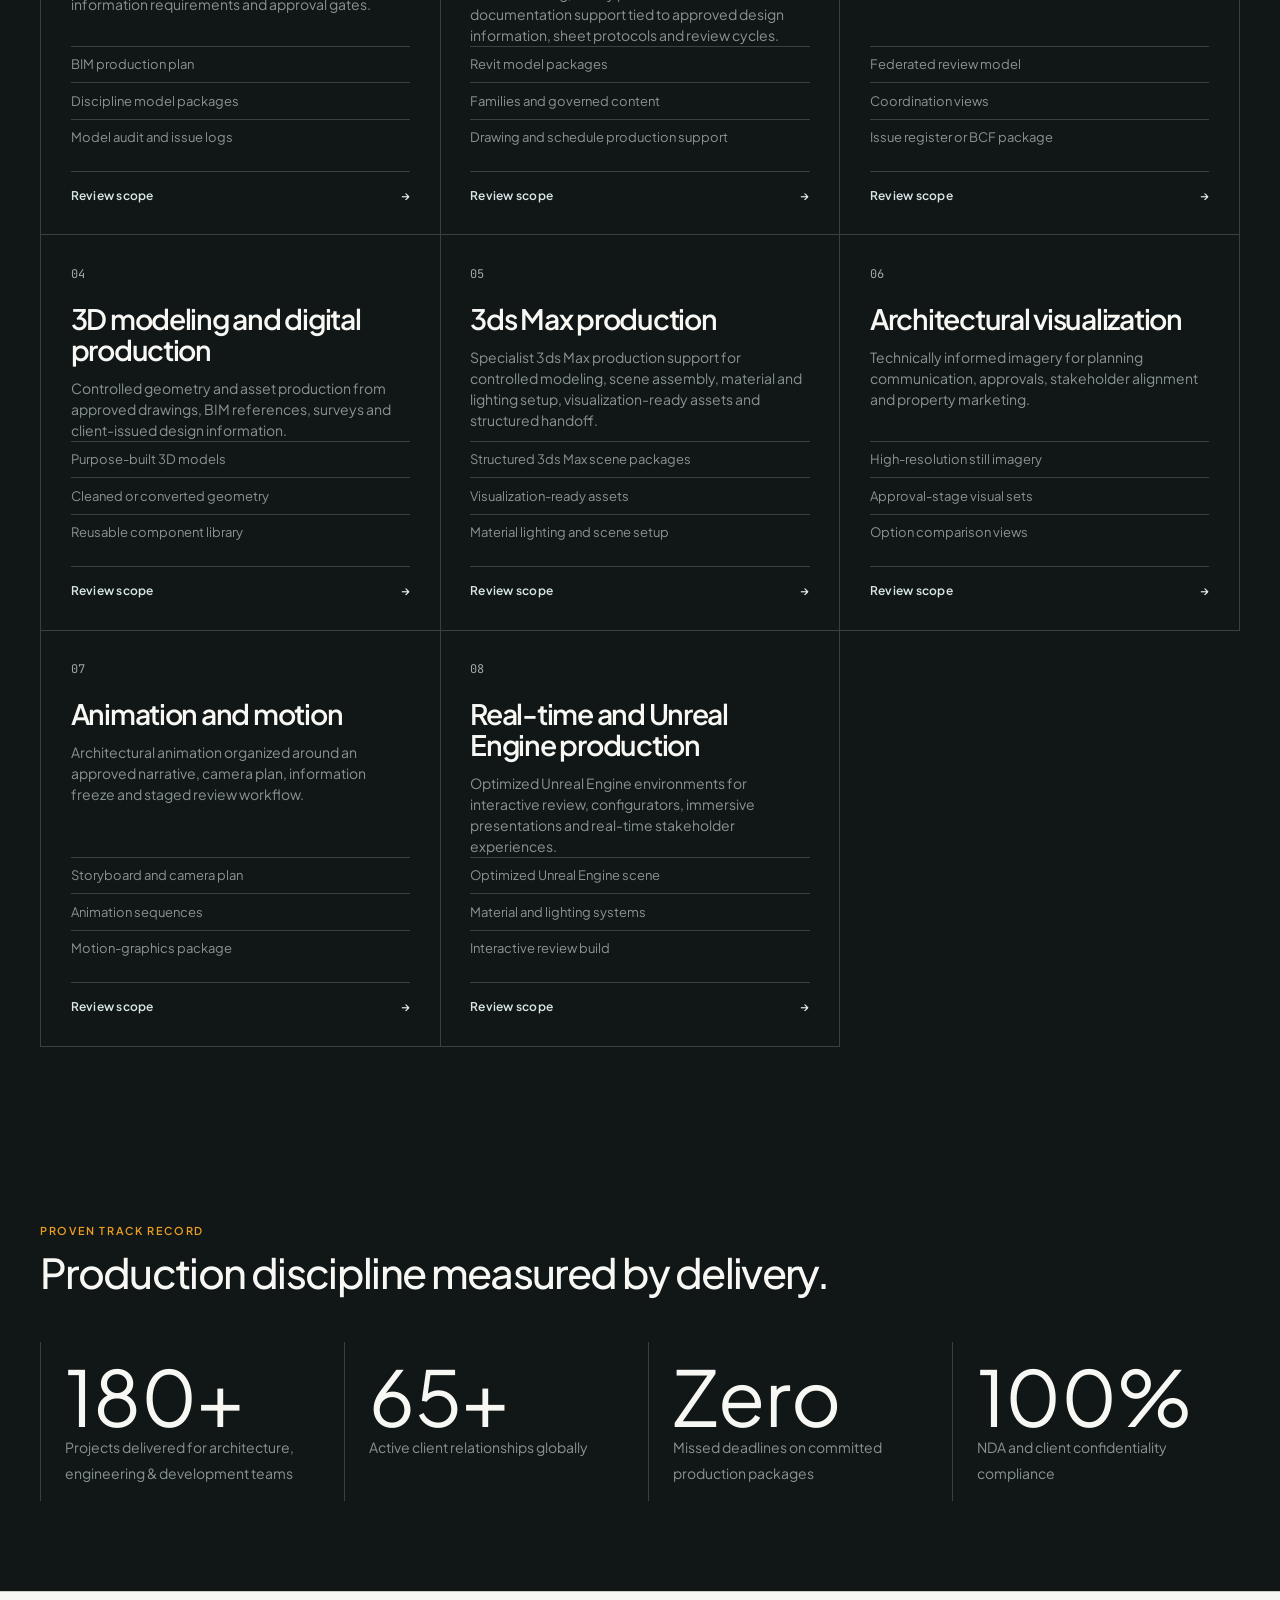
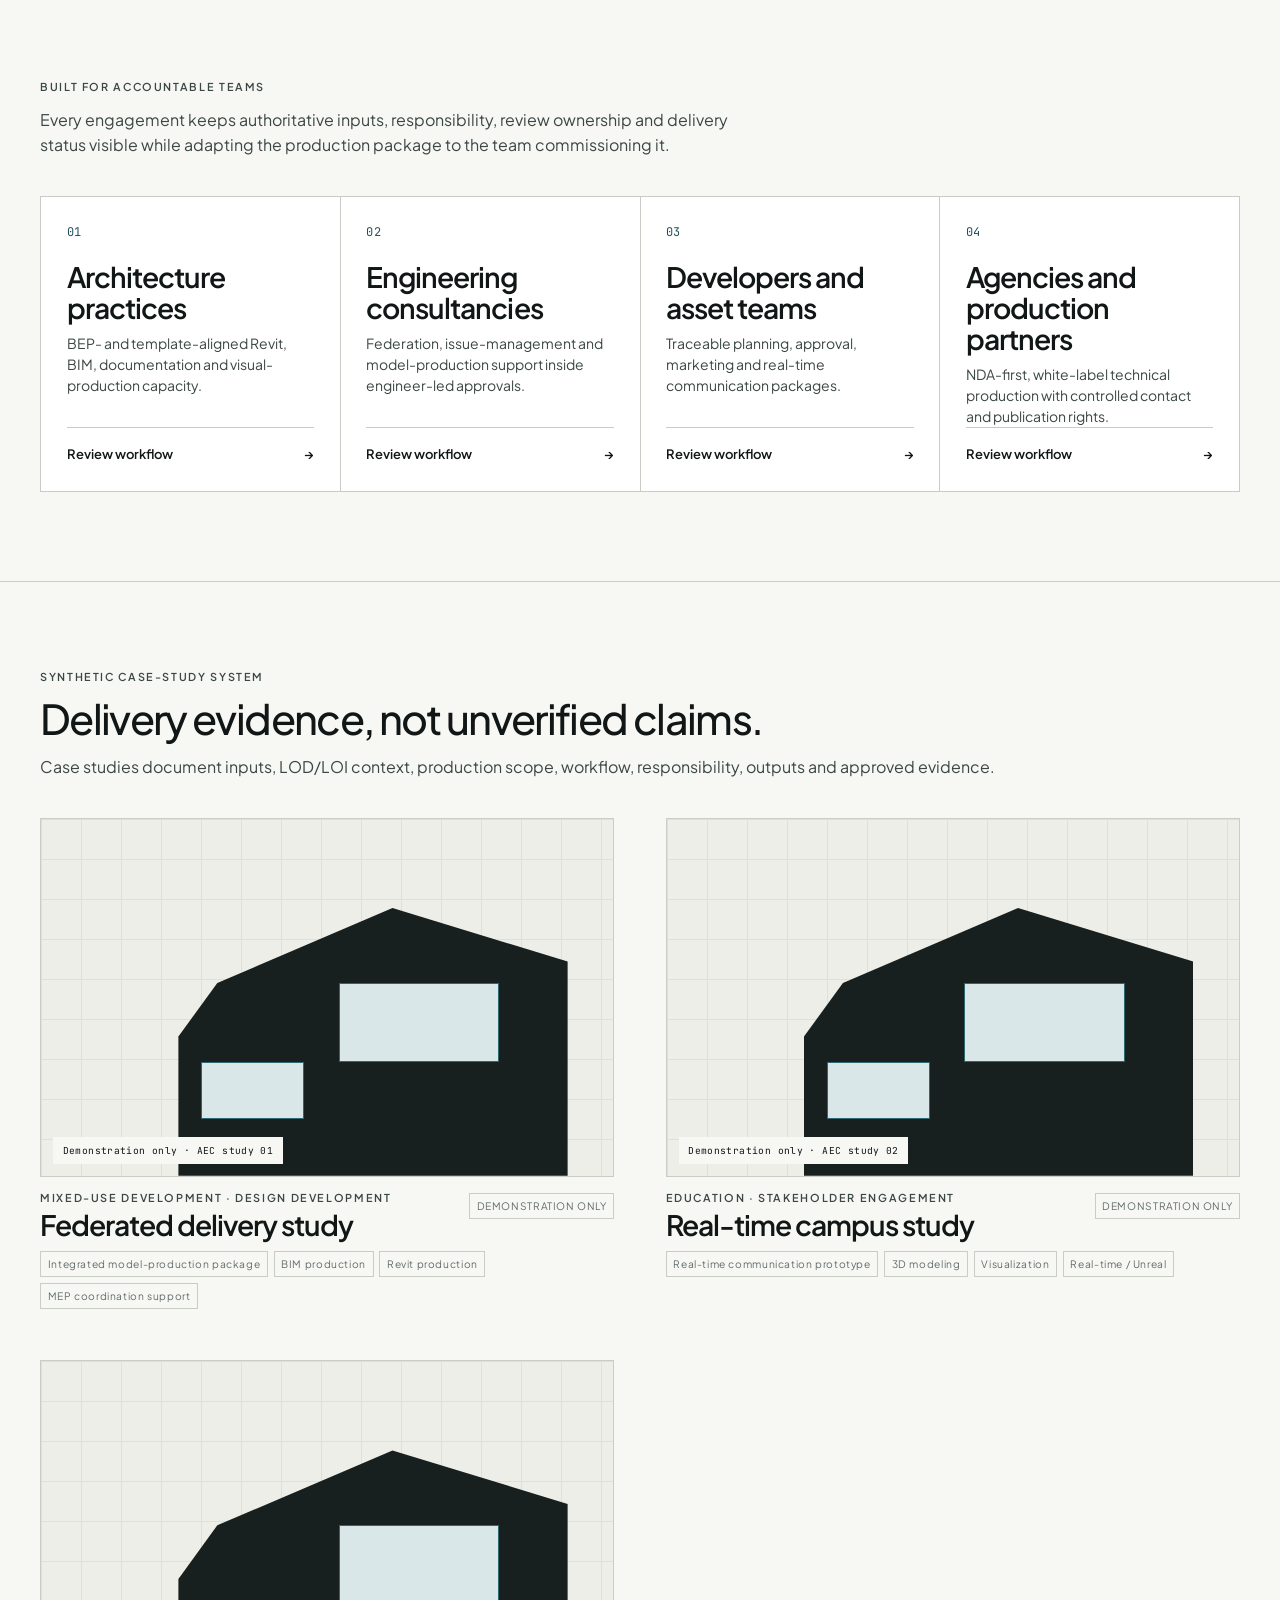
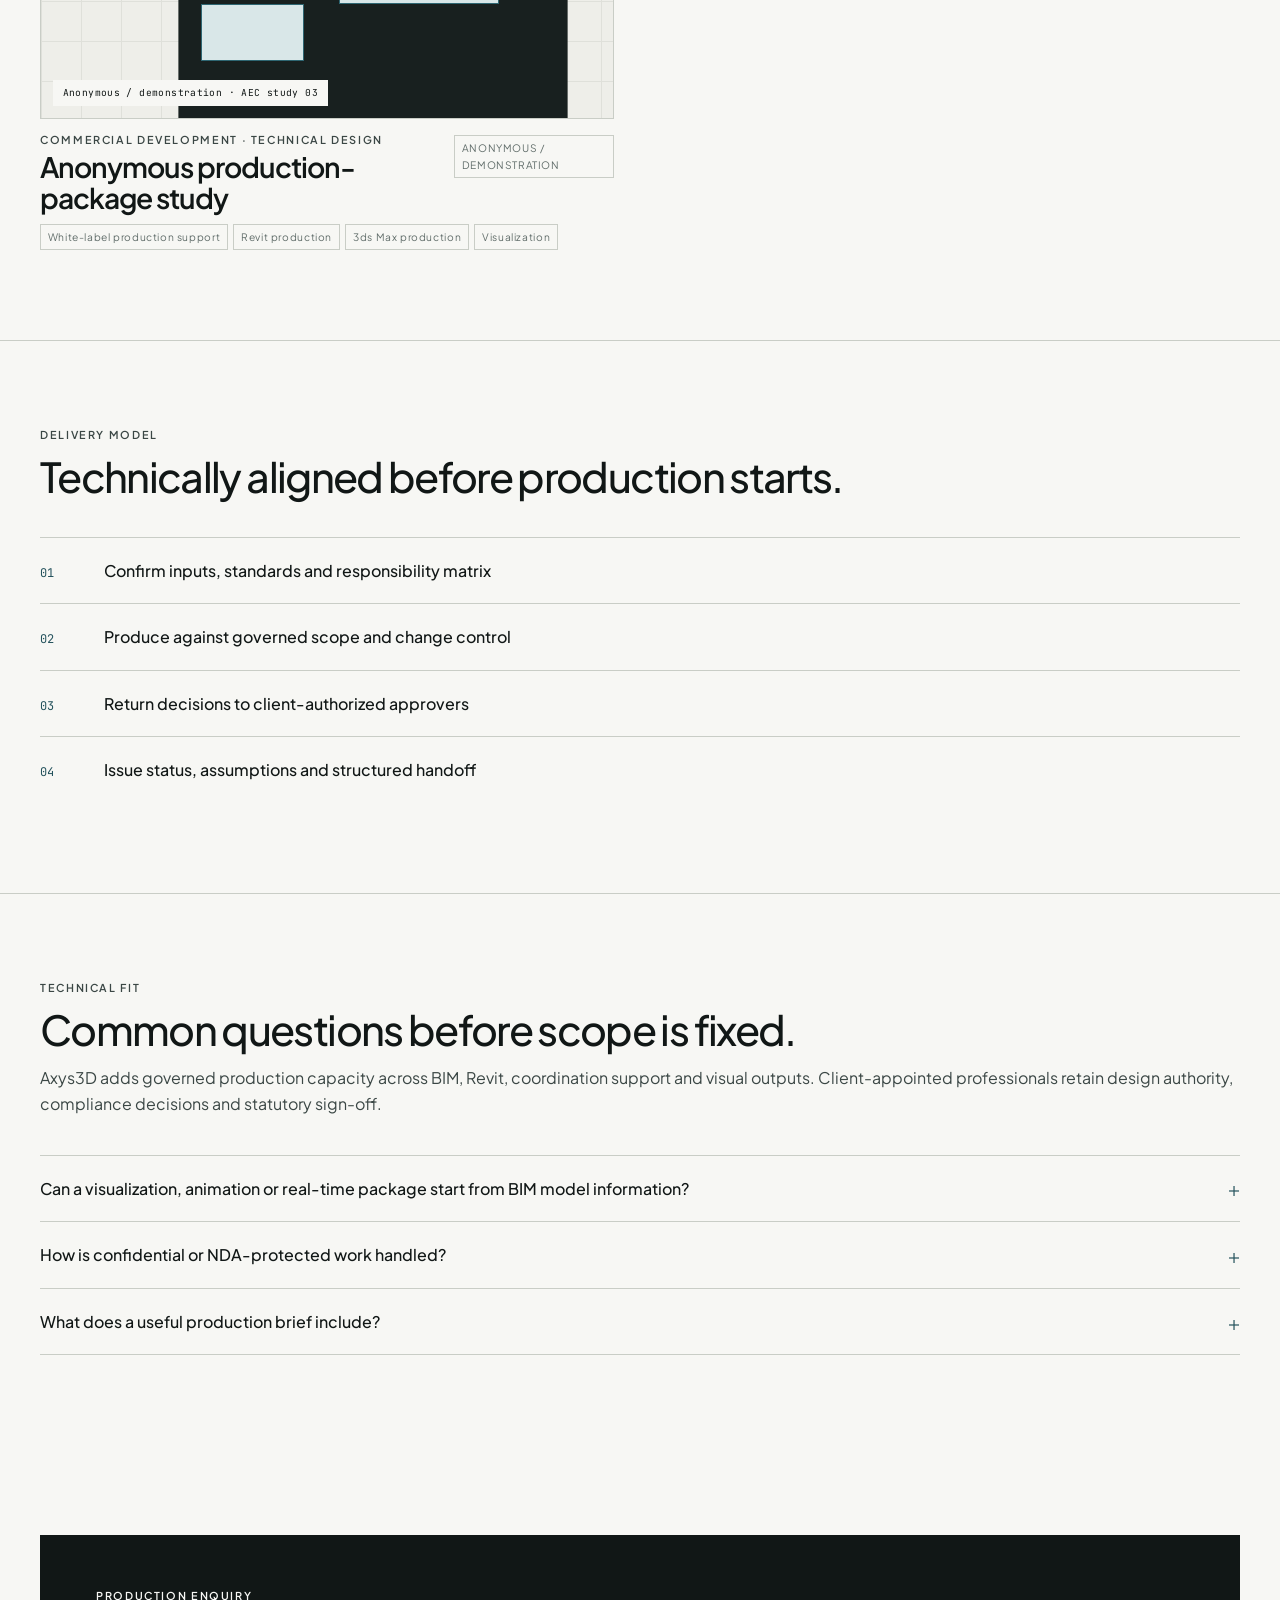
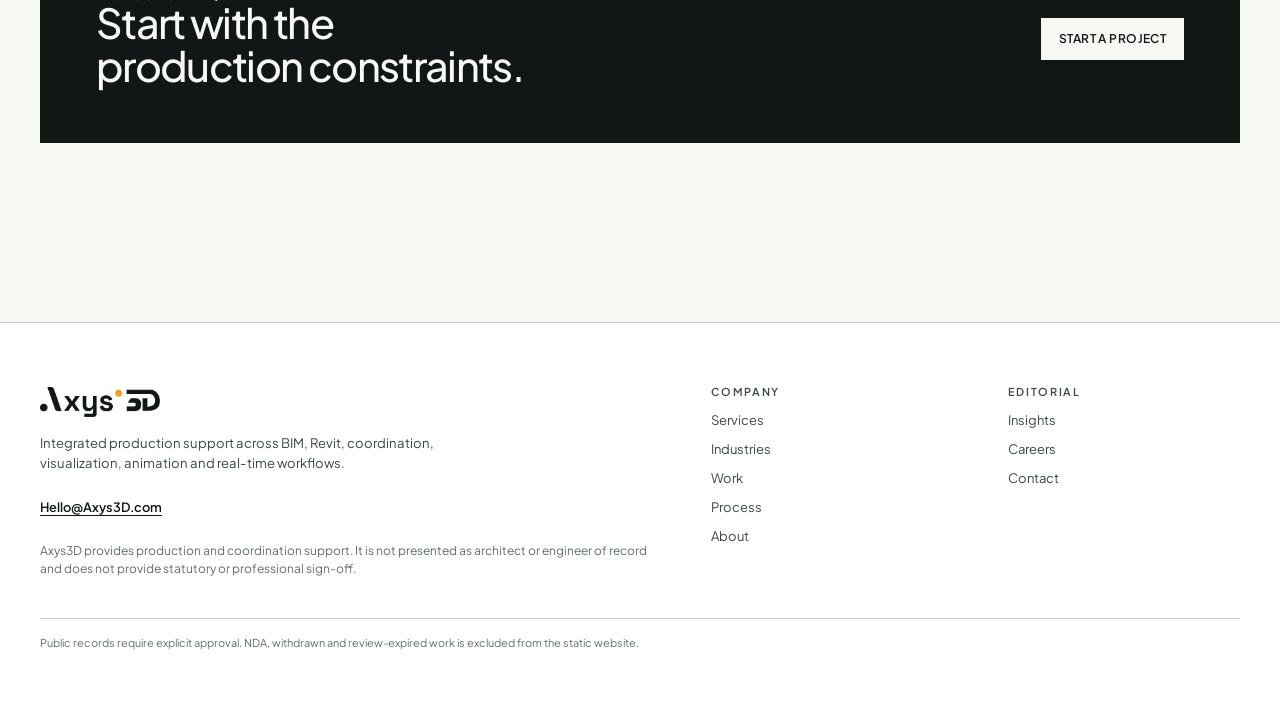
==== commit 9cf5f9f9: "Fix logo orientation across header and footer across all pages using clean logo-dark.png asset, remo" ====
--- a/index.html
+++ b/index.html
@@ -37,7 +37,7 @@
   <a class="skip-link" href="#main-content">Skip to content</a>
   <header class="site-header">
     <div class="container header-row">
-      <a href="/" class="site-logo" aria-label="Axys3D AEC Production Partner"><img src="/assets/logo-dark.svg" alt="Axys3D AEC Production Partner" width="210" height="55"></a>
+      <a href="/" class="site-logo" aria-label="Axys3D AEC Production Partner"><img src="/assets/logo-dark.png" alt="Axys3D AEC Production Partner" width="210" height="55"></a>
       <nav class="desktop-nav" aria-label="Primary navigation">
         <a href="/services/" class="nav-link">Services</a>
         <a href="/industries/" class="nav-link">Industries</a>
@@ -382,7 +382,7 @@
     <div class="container">
       <div class="footer-grid">
         <div>
-          <a href="/" class="site-logo" aria-label="Axys3D AEC Production Partner"><img src="/assets/logo-dark.svg" alt="Axys3D AEC Production Partner" width="210" height="55"></a>
+          <a href="/" class="site-logo" aria-label="Axys3D AEC Production Partner"><img src="/assets/logo-dark.png" alt="Axys3D AEC Production Partner" width="210" height="55"></a>
           <p class="lede">Integrated production support across BIM, Revit, coordination, visualization, animation and real-time workflows.</p>
           <a href="mailto:Hello@Axys3D.com" class="footer-email-link">Hello@Axys3D.com</a>
           <p class="legal-copy">Axys3D provides production and coordination support. It is not presented as architect or engineer of record and does not provide statutory or professional sign-off.</p>
--- a/css/components.css
+++ b/css/components.css
@@ -1069,8 +1069,7 @@
 .site-header { background: rgba(247,247,244,.96); }
 .header-row { height: 4.35rem; }
 .site-logo img, .footer-grid .site-logo img { height: 1.82rem; filter: none; }
-/* Preserve the supplied logo file; only its light-background presentation changes. */
-.site-logo img[src="/assets/logo.png"] { filter: brightness(0) saturate(100%); }
+/* Official logo asset natively contains #111716 ink text + #ec9d23 golden dot. */
 .desktop-nav { gap: clamp(1rem, 2vw, 1.75rem); }
 .nav-link { font-size: .75rem; letter-spacing: .025em; }
 .button { min-height: 2.6rem; border-radius: 0; padding: .62rem 1.05rem; font-size: .75rem; letter-spacing: .035em; text-transform: uppercase; }
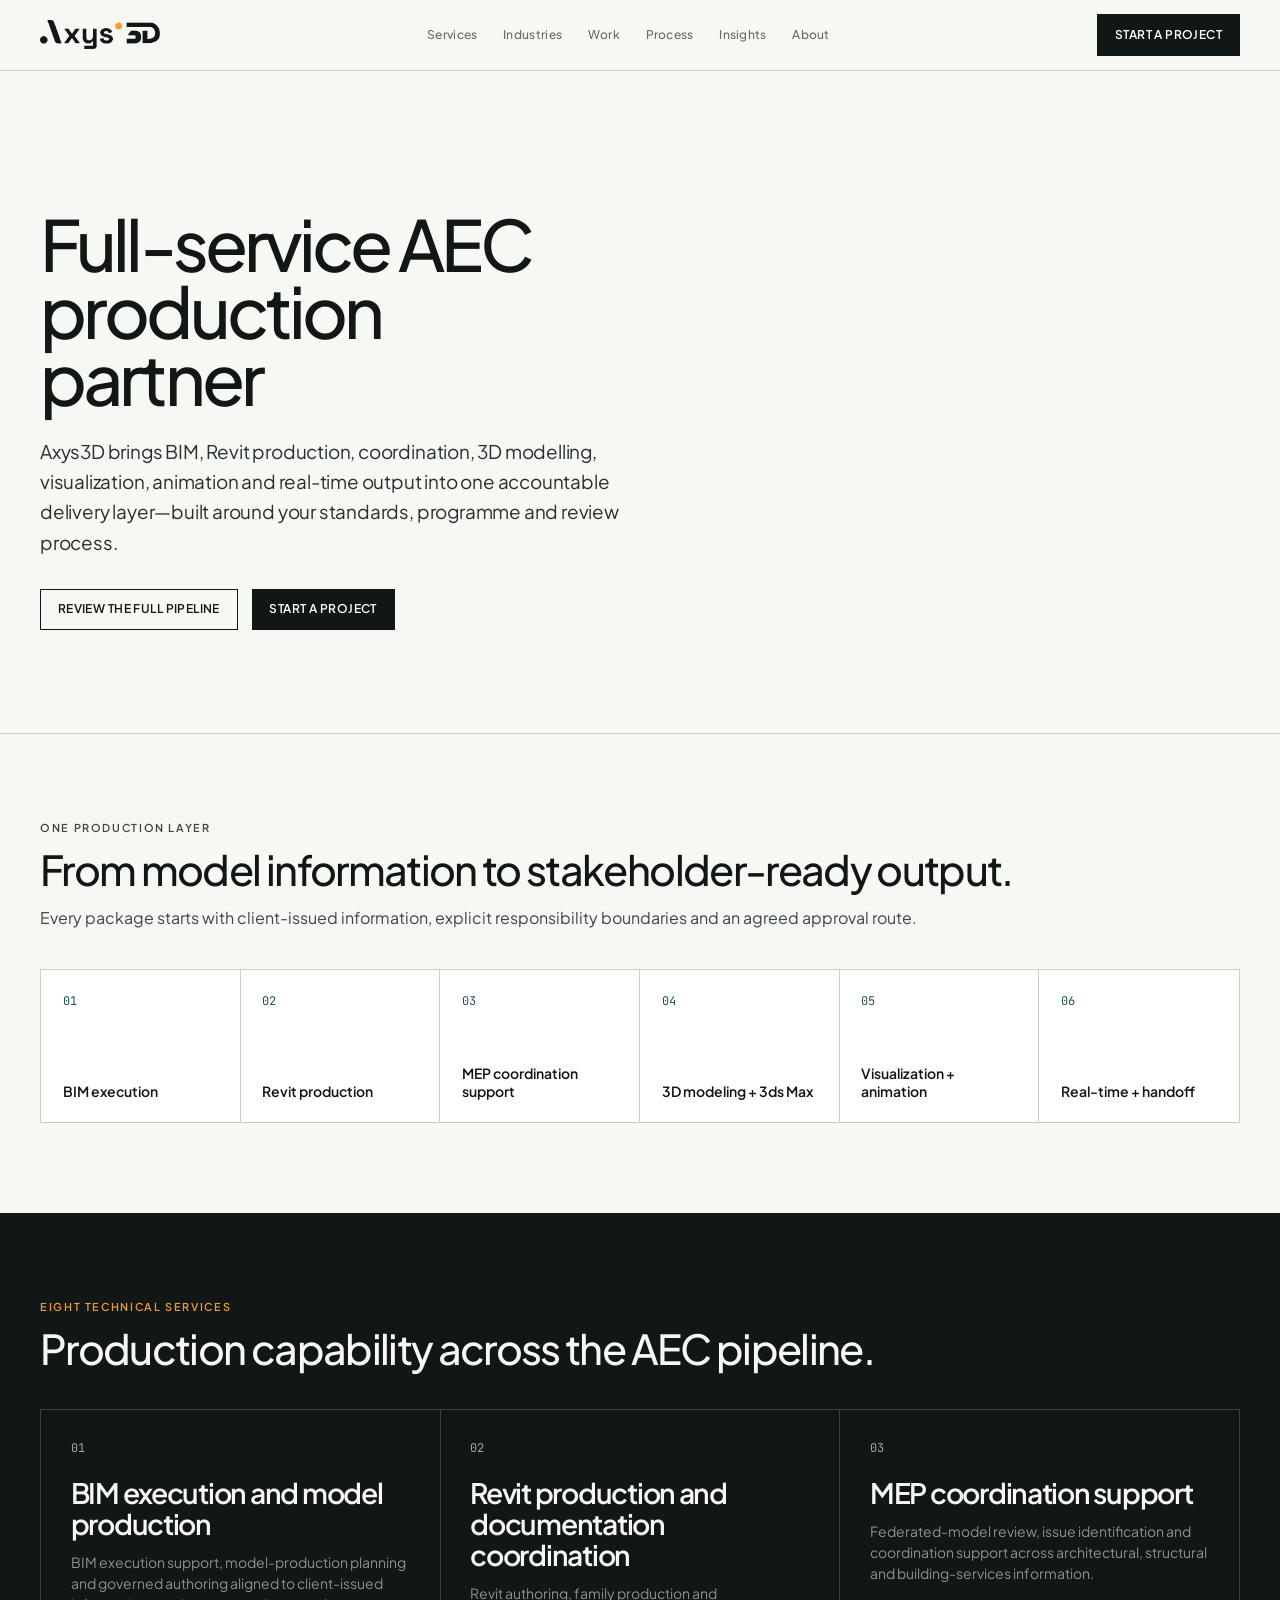
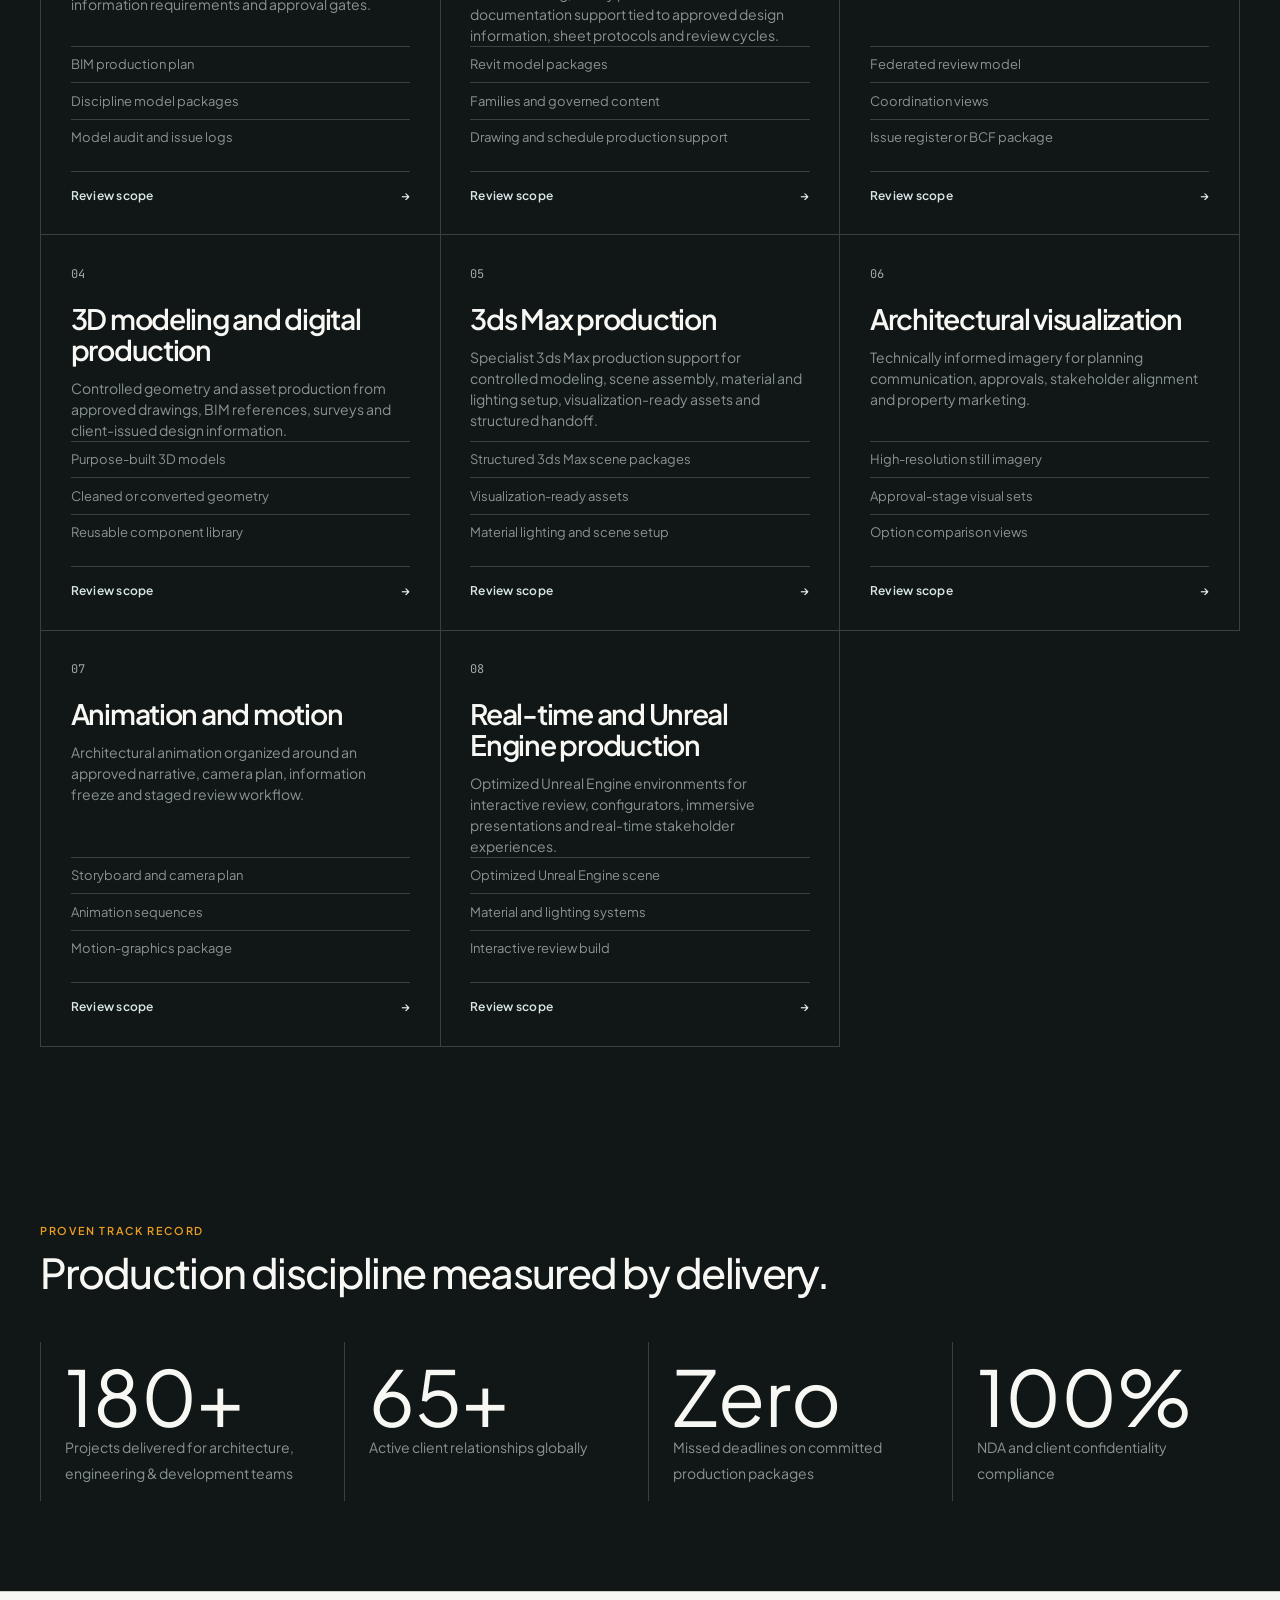
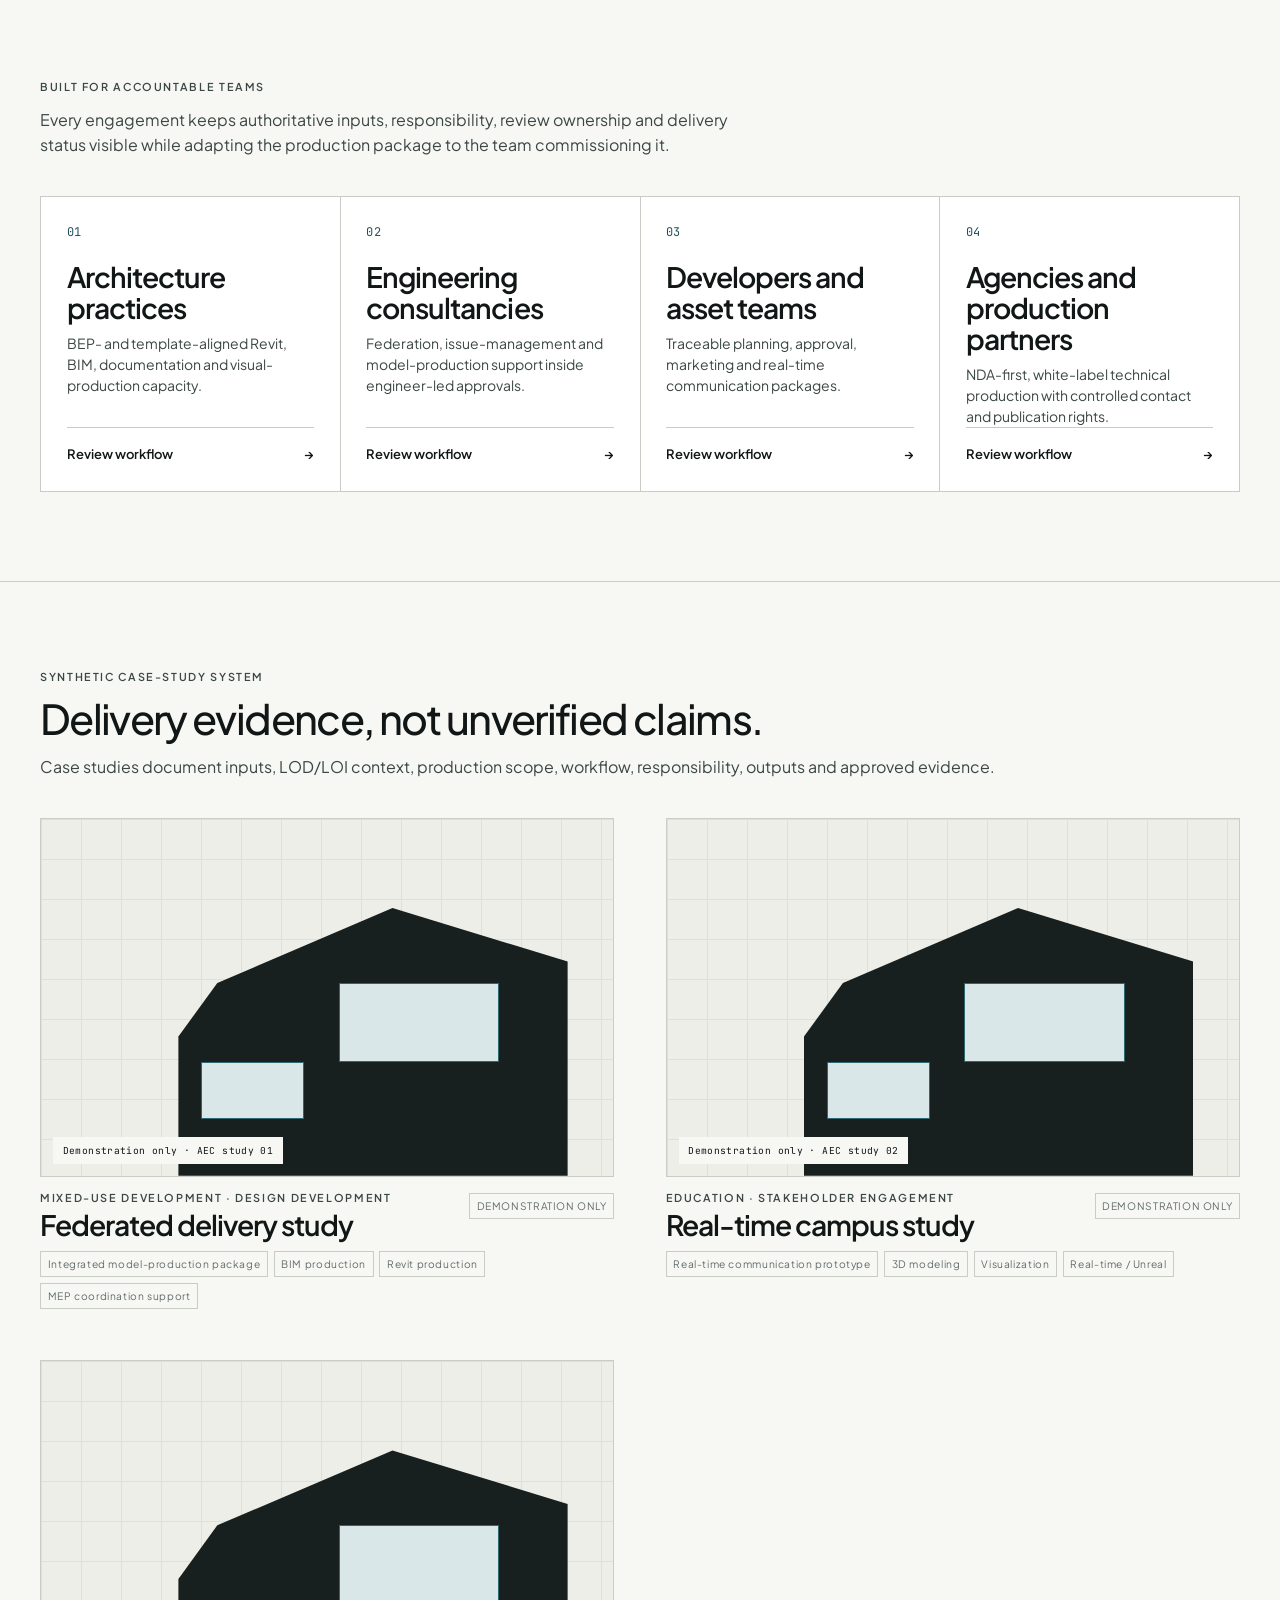
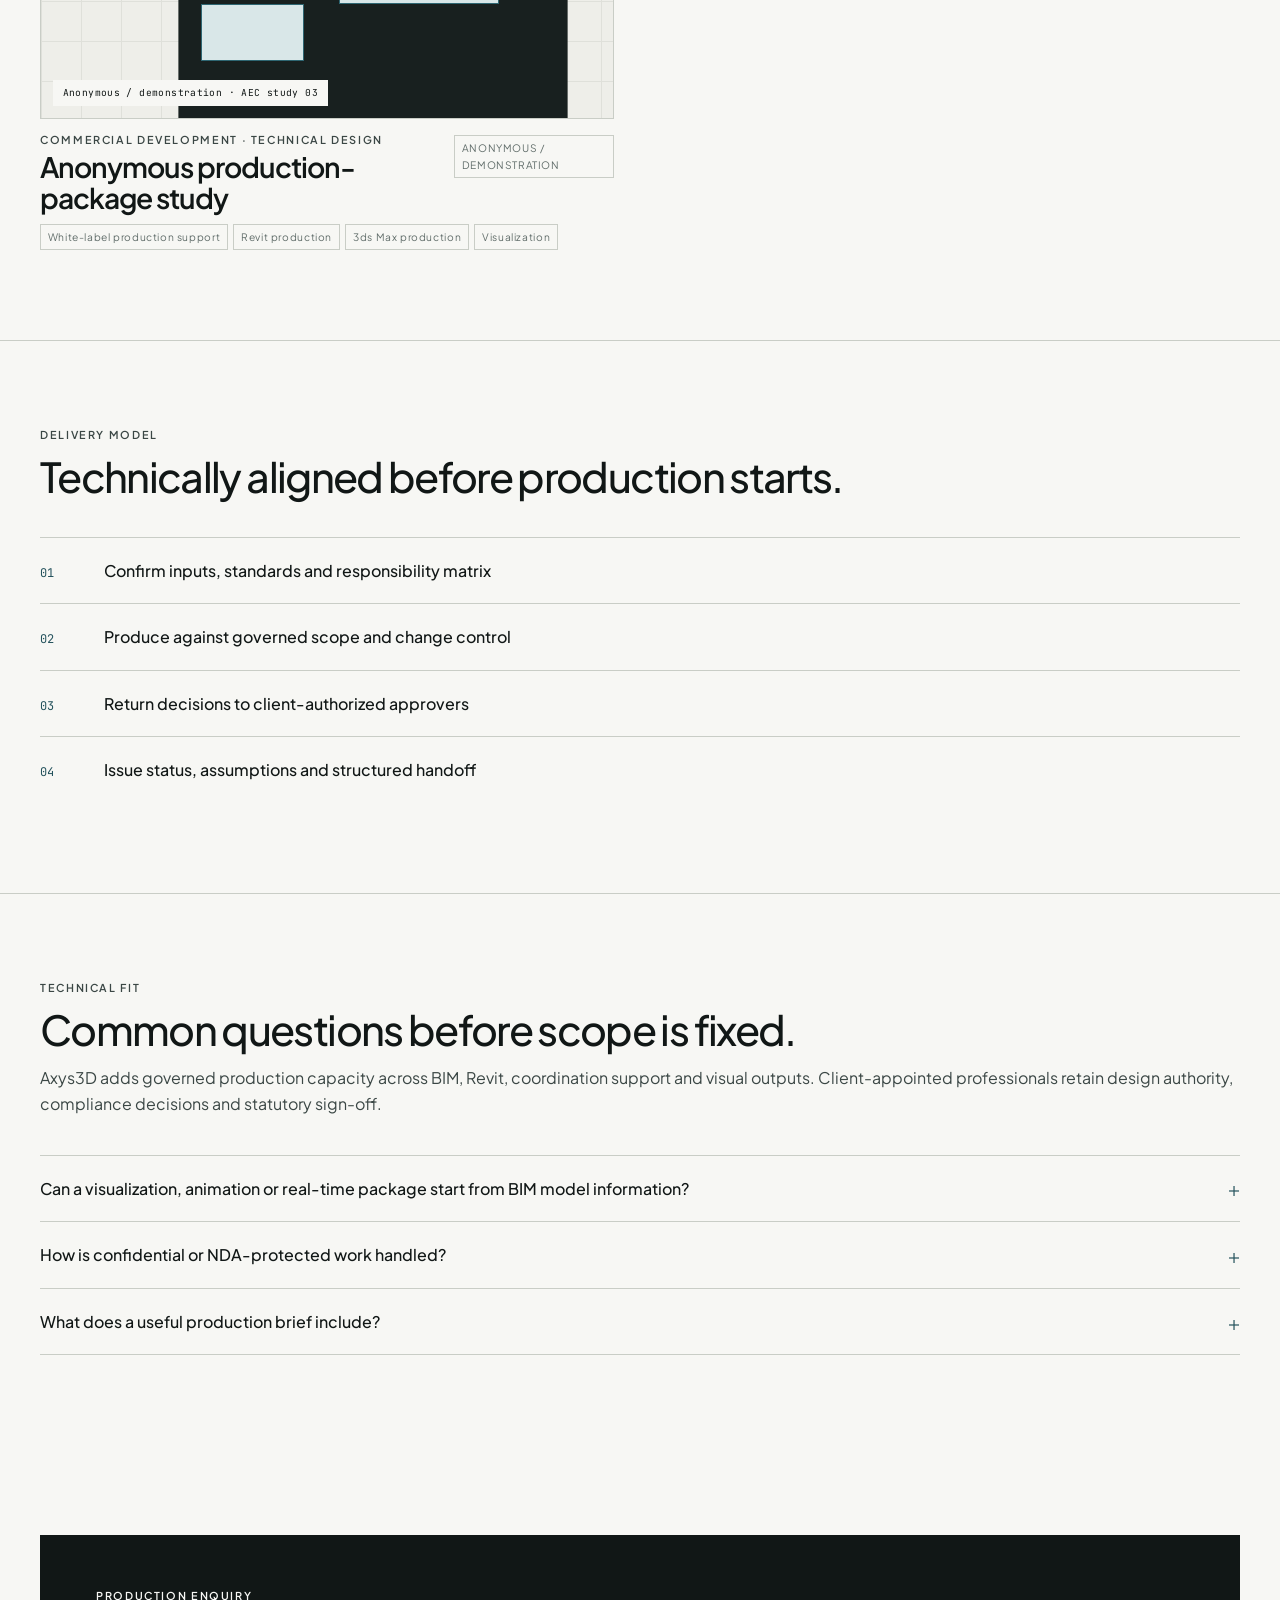
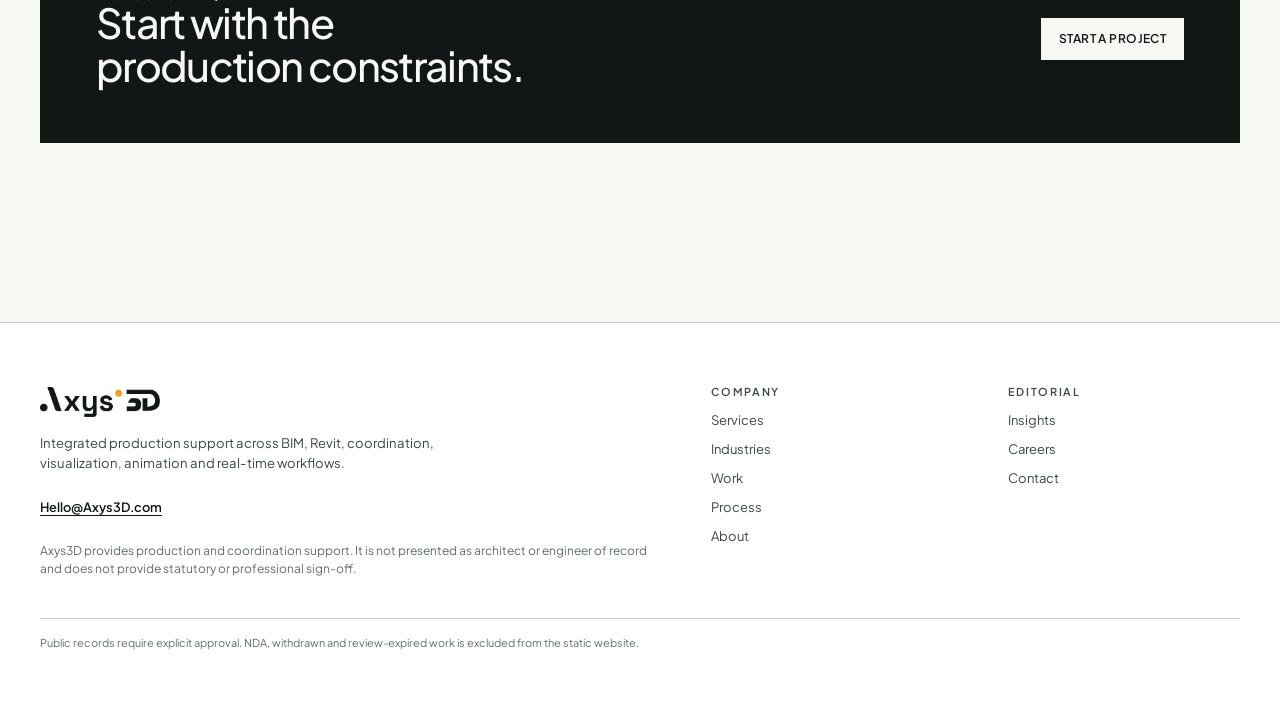
==== commit 576cb724: "Seamless splash video background removal using real-time canvas keying: removes video box, blends an" ====
--- a/index.html
+++ b/index.html
@@ -33,7 +33,7 @@
 
 </head>
 <body>
-  <div class="splash-screen" aria-hidden="true" role="presentation"><video autoplay muted playsinline preload="auto"><source src="/assets/logo-animation.mp4" type="video/mp4"></video></div>
+  <div class="splash-screen" aria-hidden="true" role="presentation"><video autoplay muted playsinline preload="auto" style="display:none"><source src="/assets/logo-animation.mp4" type="video/mp4"></video><canvas id="splash-canvas"></canvas></div>
   <a class="skip-link" href="#main-content">Skip to content</a>
   <header class="site-header">
     <div class="container header-row">
--- a/css/components.css
+++ b/css/components.css
@@ -1114,7 +1114,7 @@
 /* The supplied animation is presented as supplied, without artificial effects. */
 .splash-screen { position: fixed; inset: 0; z-index: 1000; display: grid; place-items: center; background: var(--paper-50); transition: opacity .45s ease, visibility .45s ease; }
 .splash-screen.is-hidden { opacity: 0; visibility: hidden; pointer-events: none; }
-.splash-screen video { width: min(17rem, 62vw); height: auto; }
+.splash-screen canvas { width: min(20rem, 68vw); height: auto; display: block; border: 0; outline: none; }
 
 @media (max-width: 800px) {
   .footer-grid { grid-template-columns: 1.25fr .75fr; }
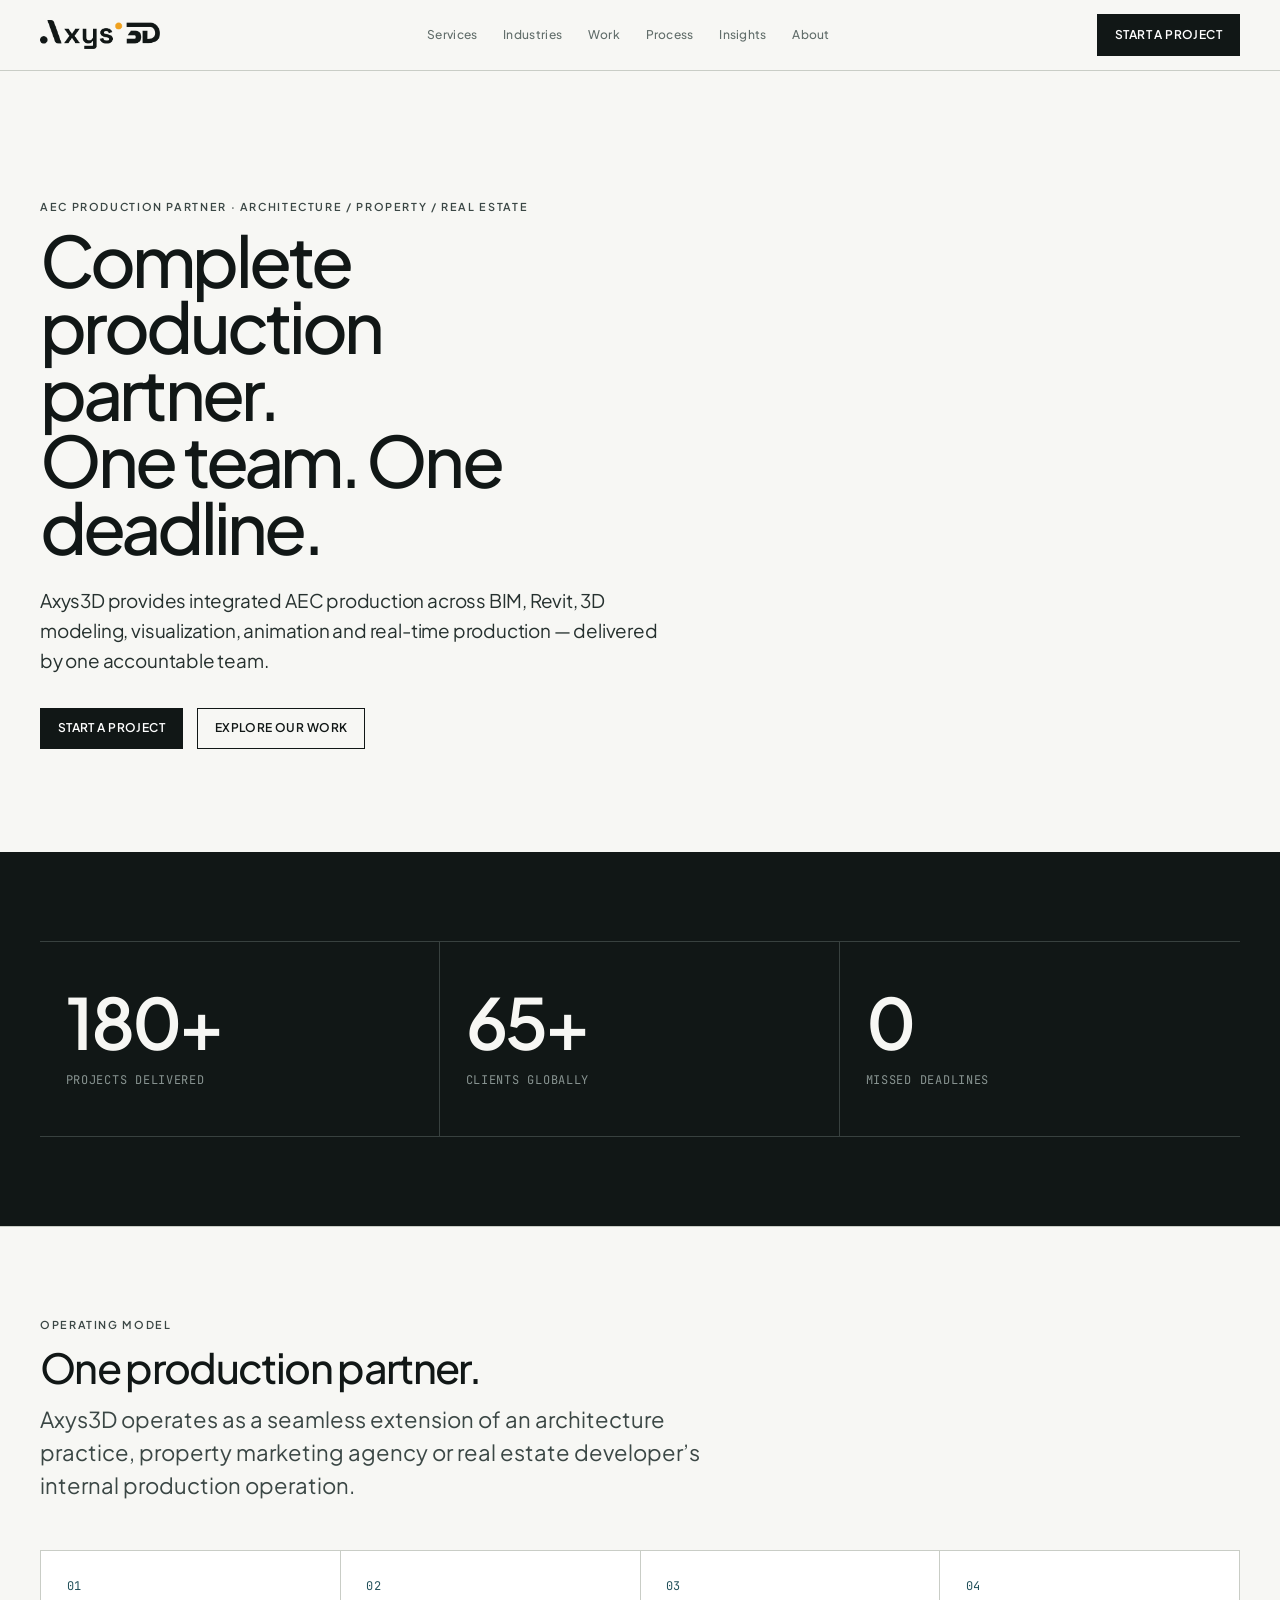
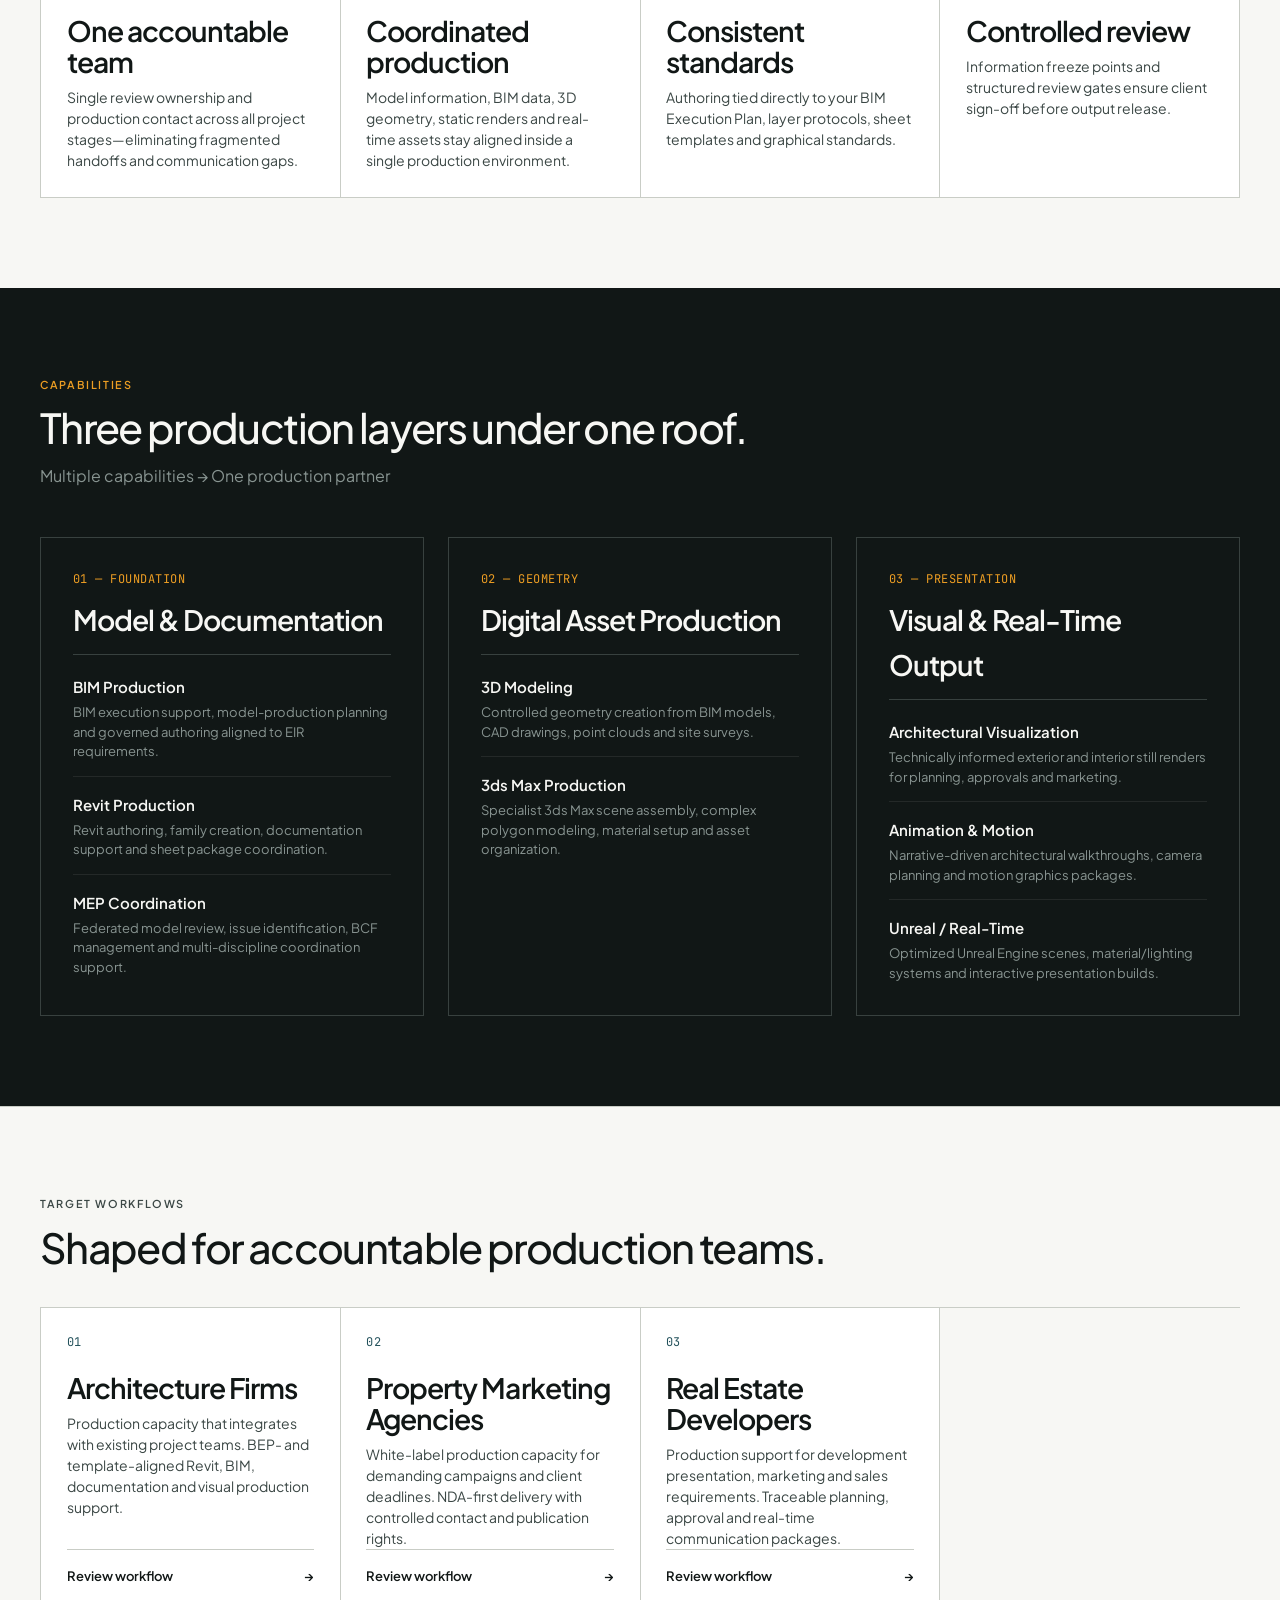
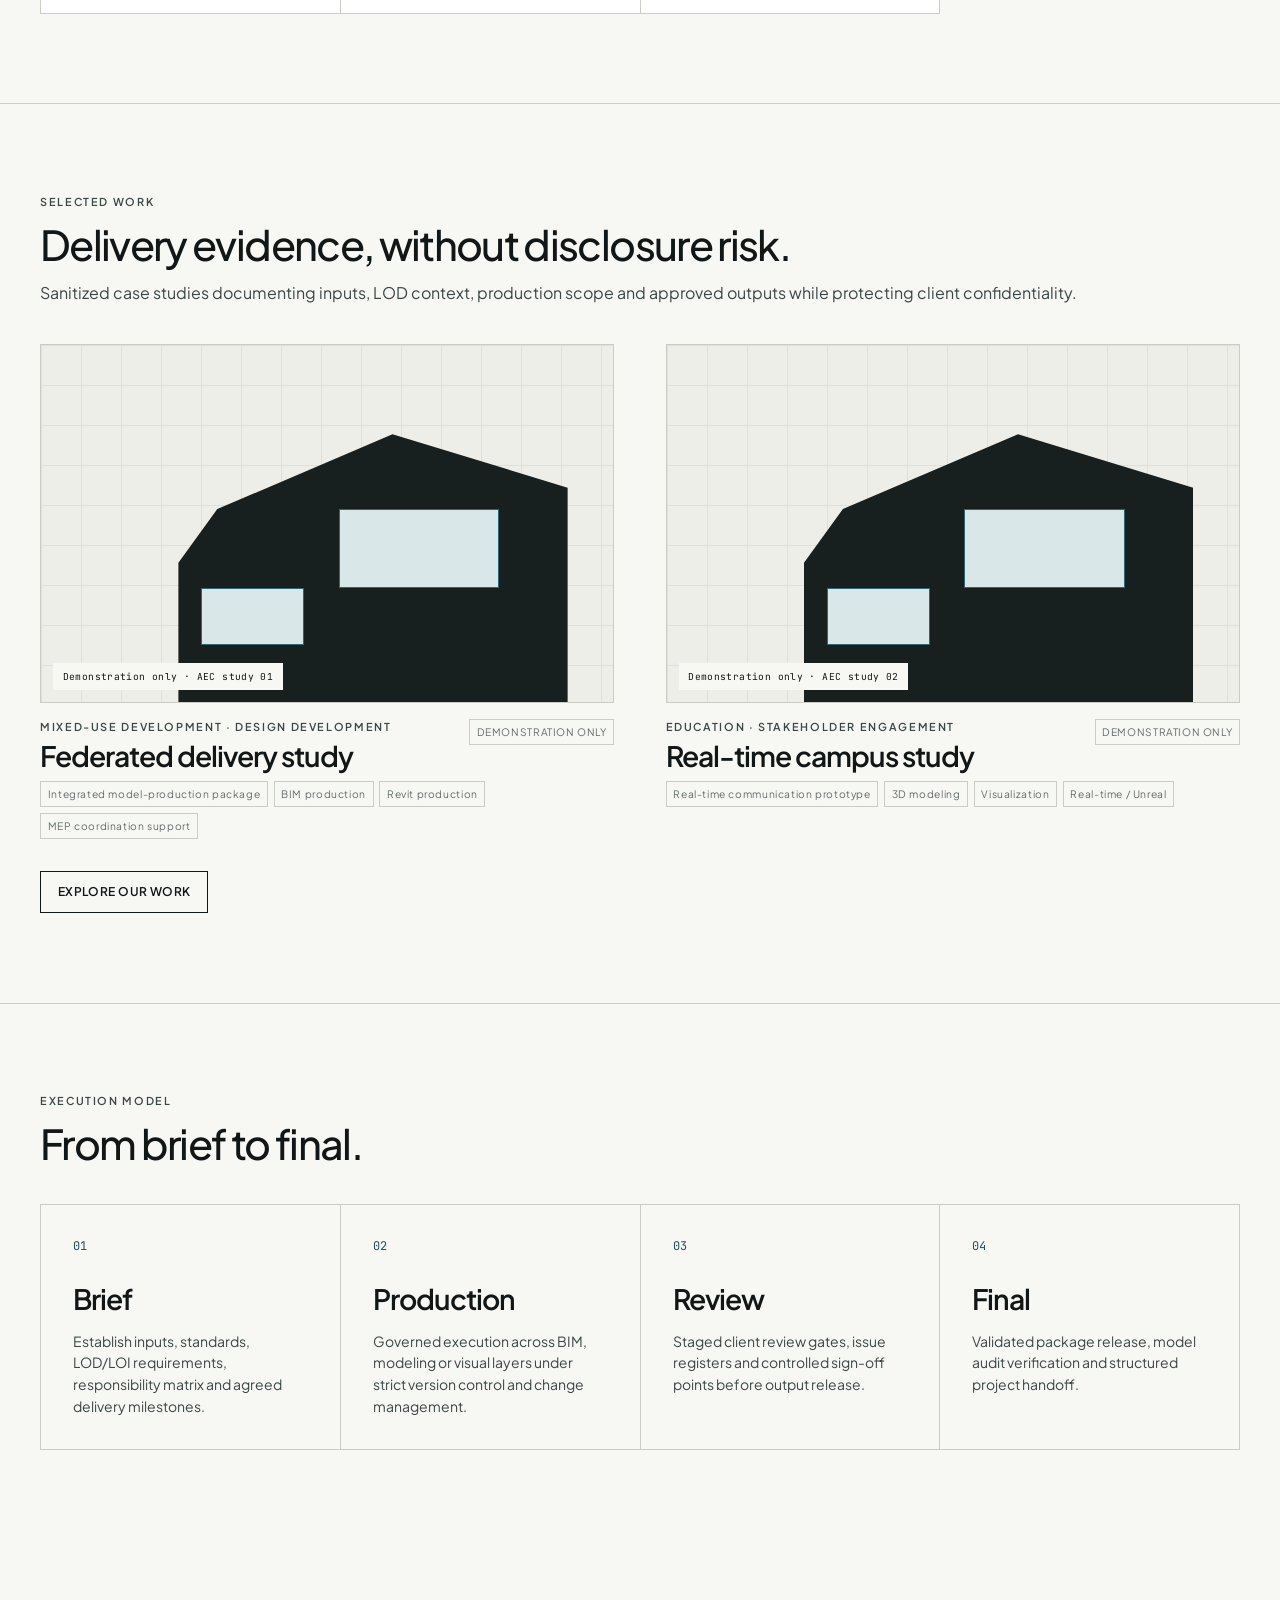
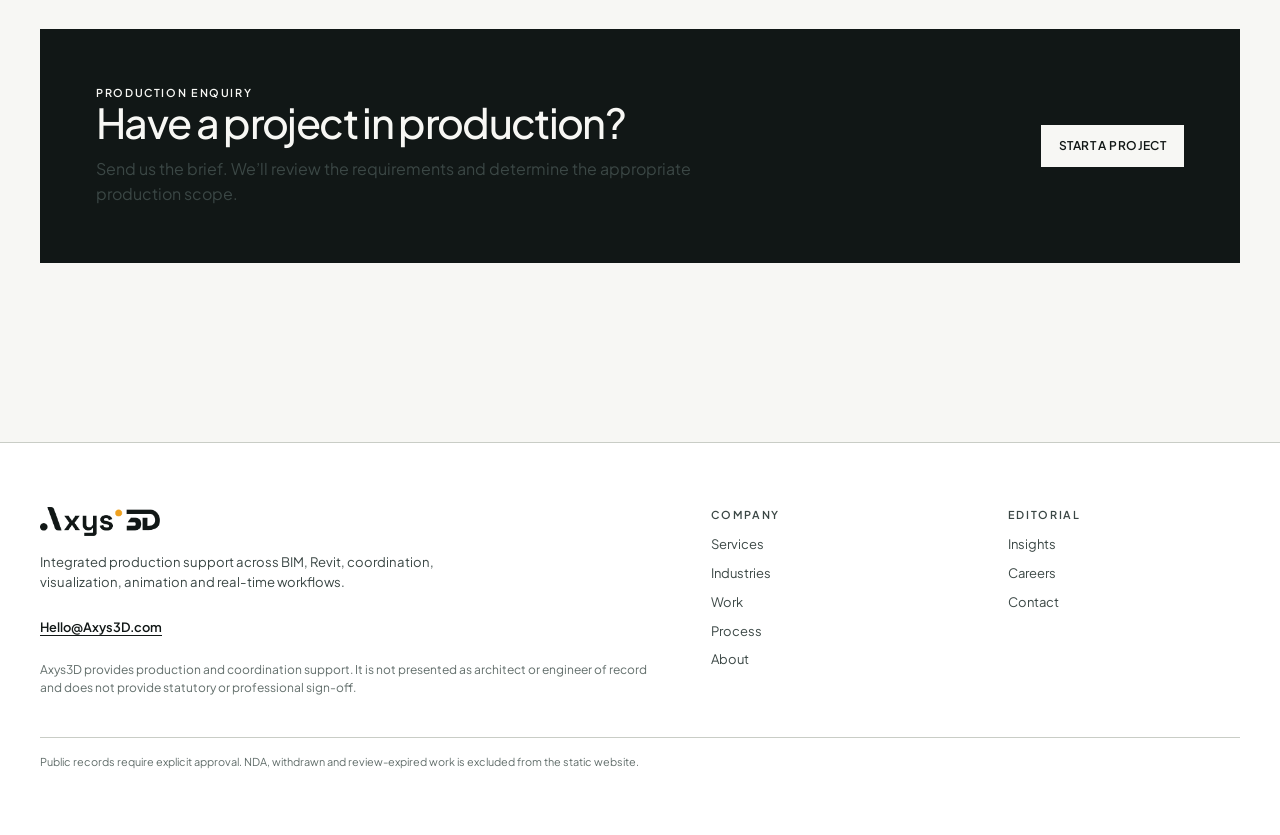
==== commit addc35ea: "Redesign homepage according to new product positioning: Complete production partner. One team. One d" ====
--- a/index.html
+++ b/index.html
@@ -3,15 +3,15 @@
 <head>
   <meta charset="UTF-8">
   <meta name="viewport" content="width=device-width, initial-scale=1.0">
-  <title>Integrated AEC production — Axys3D</title>
-    <link rel="canonical" href="https://axys3d.com/">
-  <meta name="description" content="Axys3D delivers integrated BIM, Revit, MEP coordination, modeling, visualization, animation and real-time production services.">
-    <meta property="og:title" content="Integrated AEC production — Axys3D">
-  <meta property="og:description" content="Axys3D delivers integrated BIM, Revit, MEP coordination, modeling, visualization, animation and real-time production services.">
+  <title>Complete AEC Production Partner — Axys3D</title>
+  <link rel="canonical" href="https://axys3d.com/">
+  <meta name="description" content="Axys3D is a complete AEC production partner delivering BIM, Revit, 3D modeling, visualization, animation and real-time output for architecture firms, property marketing agencies and developers.">
+  <meta property="og:title" content="Complete AEC Production Partner — Axys3D">
+  <meta property="og:description" content="Axys3D is a complete AEC production partner delivering BIM, Revit, 3D modeling, visualization, animation and real-time output for architecture firms, property marketing agencies and developers.">
   <meta property="og:type" content="website">
   <meta name="twitter:card" content="summary_large_image">
-  <meta name="twitter:title" content="Integrated AEC production — Axys3D">
-  <meta name="twitter:description" content="Axys3D delivers integrated BIM, Revit, MEP coordination, modeling, visualization, animation and real-time production services.">
+  <meta name="twitter:title" content="Complete AEC Production Partner — Axys3D">
+  <meta name="twitter:description" content="Axys3D is a complete AEC production partner delivering BIM, Revit, 3D modeling, visualization, animation and real-time output for architecture firms, property marketing agencies and developers.">
   <link rel="icon" href="/favicon.svg" type="image/svg+xml">
   <link rel="preconnect" href="https://fonts.googleapis.com">
   <link rel="preconnect" href="https://fonts.gstatic.com" crossorigin>
@@ -27,13 +27,11 @@
     "@type": "Organization",
     "name": "Axys3D",
     "url": "https://axys3d.com",
-    "description": "Integrated AEC production partner delivering BIM, Revit, coordination, visualization, animation and real-time services."
+    "description": "Complete AEC production partner delivering BIM, Revit, 3D modeling, visualization, animation and real-time services."
   }
   </script>
-
 </head>
 <body>
-  <div class="splash-screen" aria-hidden="true" role="presentation"><video autoplay muted playsinline preload="auto" style="display:none"><source src="/assets/logo-animation.mp4" type="video/mp4"></video><canvas id="splash-canvas"></canvas></div>
   <a class="skip-link" href="#main-content">Skip to content</a>
   <header class="site-header">
     <div class="container header-row">
@@ -61,202 +59,172 @@
   </header>
 
   <main id="main-content">
+    <!-- 01 — HERO -->
     <section class="page-hero home-hero">
       <div class="container">
-        <h1 class="display">Full-service AEC<br>production partner</h1>
-        <p class="hero-statement">Axys3D brings BIM, Revit production, coordination, 3D modelling, visualization, animation and real-time output into one accountable delivery layer—built around your standards, programme and review process.</p>
+        <p class="eyebrow">AEC PRODUCTION PARTNER · ARCHITECTURE / PROPERTY / REAL ESTATE</p>
+        <h1 class="display">Complete production partner.<br>One team. One deadline.</h1>
+        <p class="hero-statement">Axys3D provides integrated AEC production across BIM, Revit, 3D modeling, visualization, animation and real-time production — delivered by one accountable team.</p>
         <div class="button-group">
-          <a href="/services/" class="button button-secondary">Review the full pipeline</a>
           <a href="/contact/" class="button button-primary">Start a Project</a>
-        </div>
-      </div>
-    </section>
-
+          <a href="/work/" class="button button-secondary">Explore Our Work</a>
+        </div>
+      </div>
+    </section>
+
+    <!-- 02 — PROOF -->
+    <section class="section dark-band">
+      <div class="container">
+        <div class="proof-grid">
+          <div class="proof-stat">
+            <strong>180+</strong>
+            <span>Projects Delivered</span>
+          </div>
+          <div class="proof-stat">
+            <strong>65+</strong>
+            <span>Clients Globally</span>
+          </div>
+          <div class="proof-stat">
+            <strong>0</strong>
+            <span>Missed Deadlines</span>
+          </div>
+        </div>
+      </div>
+    </section>
+
+    <!-- 03 — WHAT AXYS3D IS -->
     <section class="section section-rule">
       <div class="container">
         <div class="section-header">
-          <p class="eyebrow">One production layer</p>
-          <h2 class="heading">From model information to stakeholder-ready output.</h2>
-          <p class="body-text">Every package starts with client-issued information, explicit responsibility boundaries and an agreed approval route.</p>
-        </div>
-        <ol class="pipeline">
-          <li><span class="pipe-num">01</span><strong class="pipe-label">BIM execution</strong></li>
-          <li><span class="pipe-num">02</span><strong class="pipe-label">Revit production</strong></li>
-          <li><span class="pipe-num">03</span><strong class="pipe-label">MEP coordination support</strong></li>
-          <li><span class="pipe-num">04</span><strong class="pipe-label">3D modeling + 3ds Max</strong></li>
-          <li><span class="pipe-num">05</span><strong class="pipe-label">Visualization + animation</strong></li>
-          <li><span class="pipe-num">06</span><strong class="pipe-label">Real-time + handoff</strong></li>
-        </ol>
-      </div>
-    </section>
-
+          <p class="eyebrow">Operating Model</p>
+          <h2 class="heading">One production partner.</h2>
+          <p class="lede">Axys3D operates as a seamless extension of an architecture practice, property marketing agency or real estate developer’s internal production operation.</p>
+        </div>
+        <div class="audience-grid mt-xl">
+          <article class="audience-card">
+            <span class="card-index">01</span>
+            <h3>One accountable team</h3>
+            <p>Single review ownership and production contact across all project stages—eliminating fragmented handoffs and communication gaps.</p>
+          </article>
+          <article class="audience-card">
+            <span class="card-index">02</span>
+            <h3>Coordinated production</h3>
+            <p>Model information, BIM data, 3D geometry, static renders and real-time assets stay aligned inside a single production environment.</p>
+          </article>
+          <article class="audience-card">
+            <span class="card-index">03</span>
+            <h3>Consistent standards</h3>
+            <p>Authoring tied directly to your BIM Execution Plan, layer protocols, sheet templates and graphical standards.</p>
+          </article>
+          <article class="audience-card">
+            <span class="card-index">04</span>
+            <h3>Controlled review</h3>
+            <p>Information freeze points and structured review gates ensure client sign-off before output release.</p>
+          </article>
+        </div>
+      </div>
+    </section>
+
+    <!-- 04 — PRODUCTION CAPABILITIES -->
     <section class="section dark-band">
       <div class="container">
         <div class="section-header">
-          <p class="eyebrow">Eight technical services</p>
-          <h2 class="heading">Production capability across the AEC pipeline.</h2>
-        </div>
-        <div class="service-matrix">
-          <article>
-            <a href="/services/#bim-execution-model-production" class="service-card-link">
-              <span class="card-index">01</span>
-              <h3>BIM execution and model production</h3>
-              <p class="service-desc">BIM execution support, model-production planning and governed authoring aligned to client-issued information requirements and approval gates.</p>
-              <ul class="service-deliverables">
-                <li>BIM production plan</li><li>Discipline model packages</li><li>Model audit and issue logs</li>
-              </ul>
-              <span class="service-card-cta">Review scope <span class="arrow">→</span></span>
-            </a>
-          </article>
-          <article>
-            <a href="/services/#revit-production" class="service-card-link">
-              <span class="card-index">02</span>
-              <h3>Revit production and documentation coordination</h3>
-              <p class="service-desc">Revit authoring, family production and documentation support tied to approved design information, sheet protocols and review cycles.</p>
-              <ul class="service-deliverables">
-                <li>Revit model packages</li><li>Families and governed content</li><li>Drawing and schedule production support</li>
-              </ul>
-              <span class="service-card-cta">Review scope <span class="arrow">→</span></span>
-            </a>
-          </article>
-          <article>
-            <a href="/services/#mep-coordination-support" class="service-card-link">
-              <span class="card-index">03</span>
-              <h3>MEP coordination support</h3>
-              <p class="service-desc">Federated-model review, issue identification and coordination support across architectural, structural and building-services information.</p>
-              <ul class="service-deliverables">
-                <li>Federated review model</li><li>Coordination views</li><li>Issue register or BCF package</li>
-              </ul>
-              <span class="service-card-cta">Review scope <span class="arrow">→</span></span>
-            </a>
-          </article>
-          <article>
-            <a href="/services/#3d-modeling" class="service-card-link">
-              <span class="card-index">04</span>
-              <h3>3D modeling and digital production</h3>
-              <p class="service-desc">Controlled geometry and asset production from approved drawings, BIM references, surveys and client-issued design information.</p>
-              <ul class="service-deliverables">
-                <li>Purpose-built 3D models</li><li>Cleaned or converted geometry</li><li>Reusable component library</li>
-              </ul>
-              <span class="service-card-cta">Review scope <span class="arrow">→</span></span>
-            </a>
-          </article>
-          <article>
-            <a href="/services/#3ds-max-production" class="service-card-link">
-              <span class="card-index">05</span>
-              <h3>3ds Max production</h3>
-              <p class="service-desc">Specialist 3ds Max production support for controlled modeling, scene assembly, material and lighting setup, visualization-ready assets and structured handoff.</p>
-              <ul class="service-deliverables">
-                <li>Structured 3ds Max scene packages</li><li>Visualization-ready assets</li><li>Material lighting and scene setup</li>
-              </ul>
-              <span class="service-card-cta">Review scope <span class="arrow">→</span></span>
-            </a>
-          </article>
-          <article>
-            <a href="/services/#architectural-visualization" class="service-card-link">
-              <span class="card-index">06</span>
-              <h3>Architectural visualization</h3>
-              <p class="service-desc">Technically informed imagery for planning communication, approvals, stakeholder alignment and property marketing.</p>
-              <ul class="service-deliverables">
-                <li>High-resolution still imagery</li><li>Approval-stage visual sets</li><li>Option comparison views</li>
-              </ul>
-              <span class="service-card-cta">Review scope <span class="arrow">→</span></span>
-            </a>
-          </article>
-          <article>
-            <a href="/services/#animation" class="service-card-link">
-              <span class="card-index">07</span>
-              <h3>Animation and motion</h3>
-              <p class="service-desc">Architectural animation organized around an approved narrative, camera plan, information freeze and staged review workflow.</p>
-              <ul class="service-deliverables">
-                <li>Storyboard and camera plan</li><li>Animation sequences</li><li>Motion-graphics package</li>
-              </ul>
-              <span class="service-card-cta">Review scope <span class="arrow">→</span></span>
-            </a>
-          </article>
-          <article>
-            <a href="/services/#real-time-unreal-engine" class="service-card-link">
-              <span class="card-index">08</span>
-              <h3>Real-time and Unreal Engine production</h3>
-              <p class="service-desc">Optimized Unreal Engine environments for interactive review, configurators, immersive presentations and real-time stakeholder experiences.</p>
-              <ul class="service-deliverables">
-                <li>Optimized Unreal Engine scene</li><li>Material and lighting systems</li><li>Interactive review build</li>
-              </ul>
-              <span class="service-card-cta">Review scope <span class="arrow">→</span></span>
-            </a>
-          </article>
-        </div>
-      </div>
-    </section>
-
-        <section class="section dark-band">
-      <div class="container">
-        <div class="section-header">
-          <p class="eyebrow">Proven track record</p>
-          <h2 class="heading">Production discipline measured by delivery.</h2>
-        </div>
-        <div class="system-grid mt-xl">
-          <div class="stat">
-            <strong>180+</strong>
-            <span>Projects delivered for architecture, engineering & development teams</span>
-          </div>
-          <div class="stat">
-            <strong>65+</strong>
-            <span>Active client relationships globally</span>
-          </div>
-          <div class="stat">
-            <strong>Zero</strong>
-            <span>Missed deadlines on committed production packages</span>
-          </div>
-          <div class="stat">
-            <strong>100%</strong>
-            <span>NDA and client confidentiality compliance</span>
-          </div>
-        </div>
-      </div>
-    </section>
-
+          <p class="eyebrow">Capabilities</p>
+          <h2 class="heading">Three production layers under one roof.</h2>
+          <p class="body-text">Multiple capabilities → One production partner</p>
+        </div>
+        <div class="layer-grid mt-xl">
+          <div class="layer-card">
+            <span class="card-index">01 — FOUNDATION</span>
+            <h3>Model & Documentation</h3>
+            <div class="layer-items">
+              <div class="layer-item">
+                <h4>BIM Production</h4>
+                <p>BIM execution support, model-production planning and governed authoring aligned to EIR requirements.</p>
+              </div>
+              <div class="layer-item">
+                <h4>Revit Production</h4>
+                <p>Revit authoring, family creation, documentation support and sheet package coordination.</p>
+              </div>
+              <div class="layer-item">
+                <h4>MEP Coordination</h4>
+                <p>Federated model review, issue identification, BCF management and multi-discipline coordination support.</p>
+              </div>
+            </div>
+          </div>
+          <div class="layer-card">
+            <span class="card-index">02 — GEOMETRY</span>
+            <h3>Digital Asset Production</h3>
+            <div class="layer-items">
+              <div class="layer-item">
+                <h4>3D Modeling</h4>
+                <p>Controlled geometry creation from BIM models, CAD drawings, point clouds and site surveys.</p>
+              </div>
+              <div class="layer-item">
+                <h4>3ds Max Production</h4>
+                <p>Specialist 3ds Max scene assembly, complex polygon modeling, material setup and asset organization.</p>
+              </div>
+            </div>
+          </div>
+          <div class="layer-card">
+            <span class="card-index">03 — PRESENTATION</span>
+            <h3>Visual & Real-Time Output</h3>
+            <div class="layer-items">
+              <div class="layer-item">
+                <h4>Architectural Visualization</h4>
+                <p>Technically informed exterior and interior still renders for planning, approvals and marketing.</p>
+              </div>
+              <div class="layer-item">
+                <h4>Animation & Motion</h4>
+                <p>Narrative-driven architectural walkthroughs, camera planning and motion graphics packages.</p>
+              </div>
+              <div class="layer-item">
+                <h4>Unreal / Real-Time</h4>
+                <p>Optimized Unreal Engine scenes, material/lighting systems and interactive presentation builds.</p>
+              </div>
+            </div>
+          </div>
+        </div>
+      </div>
+    </section>
+
+    <!-- 05 — WHO WE WORK WITH -->
     <section class="section section-rule">
       <div class="container">
         <div class="section-header">
-          <p class="eyebrow">Built for accountable teams</p>
-          <p class="body-text max-w-body">Every engagement keeps authoritative inputs, responsibility, review ownership and delivery status visible while adapting the production package to the team commissioning it.</p>
+          <p class="eyebrow">Target Workflows</p>
+          <h2 class="heading">Shaped for accountable production teams.</h2>
         </div>
         <div class="audience-grid">
           <a href="/industries/#architecture-design-practices" class="audience-card">
             <span class="card-index">01</span>
-            <h3>Architecture practices</h3>
-            <p>BEP- and template-aligned Revit, BIM, documentation and visual-production capacity.</p>
+            <h3>Architecture Firms</h3>
+            <p>Production capacity that integrates with existing project teams. BEP- and template-aligned Revit, BIM, documentation and visual production support.</p>
             <span class="text-link">Review workflow <span class="arrow">→</span></span>
           </a>
-          <a href="/industries/#engineering-consultancies" class="audience-card">
+          <a href="/industries/#agencies-production-partners" class="audience-card">
             <span class="card-index">02</span>
-            <h3>Engineering consultancies</h3>
-            <p>Federation, issue-management and model-production support inside engineer-led approvals.</p>
+            <h3>Property Marketing Agencies</h3>
+            <p>White-label production capacity for demanding campaigns and client deadlines. NDA-first delivery with controlled contact and publication rights.</p>
             <span class="text-link">Review workflow <span class="arrow">→</span></span>
           </a>
           <a href="/industries/#developers-asset-teams" class="audience-card">
             <span class="card-index">03</span>
-            <h3>Developers and asset teams</h3>
-            <p>Traceable planning, approval, marketing and real-time communication packages.</p>
+            <h3>Real Estate Developers</h3>
+            <p>Production support for development presentation, marketing and sales requirements. Traceable planning, approval and real-time communication packages.</p>
             <span class="text-link">Review workflow <span class="arrow">→</span></span>
           </a>
-          <a href="/industries/#agencies-production-partners" class="audience-card">
-            <span class="card-index">04</span>
-            <h3>Agencies and production partners</h3>
-            <p>NDA-first, white-label technical production with controlled contact and publication rights.</p>
-            <span class="text-link">Review workflow <span class="arrow">→</span></span>
-          </a>
-        </div>
-      </div>
-    </section>
-
+        </div>
+      </div>
+    </section>
+
+    <!-- 06 — SELECTED WORK -->
     <section class="section section-rule">
       <div class="container">
         <div class="section-header">
-          <p class="eyebrow">Synthetic case-study system</p>
-          <h2 class="heading">Delivery evidence, not unverified claims.</h2>
-          <p class="body-text">Case studies document inputs, LOD/LOI context, production scope, workflow, responsibility, outputs and approved evidence.</p>
+          <p class="eyebrow">Selected Work</p>
+          <h2 class="heading">Delivery evidence, without disclosure risk.</h2>
+          <p class="body-text">Sanitized case studies documenting inputs, LOD context, production scope and approved outputs while protecting client confidentiality.</p>
         </div>
         <div class="project-grid">
           <article class="project-card">
@@ -301,76 +269,53 @@
               </div>
             </a>
           </article>
-          <article class="project-card">
-            <a href="/work/#anonymous-production-package-study" class="project-link">
-              <div class="media-frame project-media">
-                <div class="media-grid"></div>
-                <div class="media-mass"></div>
-                <div class="media-window one"></div>
-                <div class="media-window two"></div>
-                <span class="media-caption">Anonymous / demonstration · AEC study 03</span>
-              </div>
-              <div class="project-meta">
-                <div>
-                  <p class="eyebrow">Commercial development · Technical design</p>
-                  <h3>Anonymous production-package study</h3>
-                </div>
-                <span class="badge">Anonymous / demonstration</span>
-              </div>
-              <div class="project-card-tags">
-                <span>White-label production support</span><span>Revit production</span><span>3ds Max production</span><span>Visualization</span>
-              </div>
-            </a>
-          </article>
-        </div>
-      </div>
-    </section>
-
+        </div>
+        <div class="button-group mt-xl">
+          <a href="/work/" class="button button-secondary">Explore Our Work</a>
+        </div>
+      </div>
+    </section>
+
+    <!-- 07 — PROCESS -->
     <section class="section section-rule">
       <div class="container">
         <div class="section-header">
-          <p class="eyebrow">Delivery model</p>
-          <h2 class="heading">Technically aligned before production starts.</h2>
-        </div>
-        <ol class="numbered-list">
-          <li><span class="step-num">01</span><span class="step-text">Confirm inputs, standards and responsibility matrix</span></li>
-          <li><span class="step-num">02</span><span class="step-text">Produce against governed scope and change control</span></li>
-          <li><span class="step-num">03</span><span class="step-text">Return decisions to client-authorized approvers</span></li>
-          <li><span class="step-num">04</span><span class="step-text">Issue status, assumptions and structured handoff</span></li>
-        </ol>
-      </div>
-    </section>
-
-    <section class="section section-rule">
-      <div class="container">
-        <div class="section-header">
-          <p class="eyebrow">Technical fit</p>
-          <h2 class="heading">Common questions before scope is fixed.</h2>
-          <p class="body-text">Axys3D adds governed production capacity across BIM, Revit, coordination support and visual outputs. Client-appointed professionals retain design authority, compliance decisions and statutory sign-off.</p>
-        </div>
-        <div class="faq-list">
-          <details>
-            <summary>Can a visualization, animation or real-time package start from BIM model information?</summary>
-            <p class="faq-answer">Yes, when the authoritative inputs, intended uses, review owners and information-freeze points are defined. Each downstream output keeps its own approval and handoff requirements.</p>
-          </details>
-          <details>
-            <summary>How is confidential or NDA-protected work handled?</summary>
-            <p class="faq-answer">Work defaults to private. Project identity, media, outcomes and credits require explicit publication approval; NDA, withdrawn and review-expired records remain outside public builds.</p>
-          </details>
-          <details>
-            <summary>What does a useful production brief include?</summary>
-            <p class="faq-answer">A useful starting brief names the project stage, source files, standards, disciplines, intended deliverables, review milestones, approval owners and required handoff formats.</p>
-          </details>
-        </div>
-      </div>
-    </section>
-
+          <p class="eyebrow">Execution Model</p>
+          <h2 class="heading">From brief to final.</h2>
+        </div>
+        <div class="process-grid-4">
+          <article>
+            <span class="step-num">01</span>
+            <h3>Brief</h3>
+            <p>Establish inputs, standards, LOD/LOI requirements, responsibility matrix and agreed delivery milestones.</p>
+          </article>
+          <article>
+            <span class="step-num">02</span>
+            <h3>Production</h3>
+            <p>Governed execution across BIM, modeling or visual layers under strict version control and change management.</p>
+          </article>
+          <article>
+            <span class="step-num">03</span>
+            <h3>Review</h3>
+            <p>Staged client review gates, issue registers and controlled sign-off points before output release.</p>
+          </article>
+          <article>
+            <span class="step-num">04</span>
+            <h3>Final</h3>
+            <p>Validated package release, model audit verification and structured project handoff.</p>
+          </article>
+        </div>
+      </div>
+    </section>
+
+    <!-- 08 — FINAL CTA -->
     <section class="section">
       <div class="container">
         <div class="cta-block">
           <div>
-            <p class="eyebrow">Production enquiry</p>
-            <h2 class="heading">Start with the production constraints.</h2>
+            <p class="eyebrow">Production Enquiry</p>
+            <h2 class="heading">Have a project in production?</h2>
+            <p class="body-text mt-sm">Send us the brief. We’ll review the requirements and determine the appropriate production scope.</p>
           </div>
           <a href="/contact/" class="button button-primary">Start a Project</a>
         </div>
--- a/css/base.css
+++ b/css/base.css
@@ -123,7 +123,8 @@
   letter-spacing: 0.12em;
   text-transform: uppercase;
   color: var(--accent-700);
-  line-height: 1;
+  line-height: 1.4;
+  word-break: break-word;
 }
 
 .lede {
--- a/css/components.css
+++ b/css/components.css
@@ -1111,10 +1111,7 @@
 .work-intro { display: flex; align-items: baseline; justify-content: space-between; gap: 1rem; border-top: 1px solid var(--line); padding-top: .9rem; margin-bottom: 2rem; }
 .work-intro p { color: var(--ink-500); font-size: .8rem; }
 
-/* The supplied animation is presented as supplied, without artificial effects. */
-.splash-screen { position: fixed; inset: 0; z-index: 1000; display: grid; place-items: center; background: var(--paper-50); transition: opacity .45s ease, visibility .45s ease; }
-.splash-screen.is-hidden { opacity: 0; visibility: hidden; pointer-events: none; }
-.splash-screen canvas { width: min(20rem, 68vw); height: auto; display: block; border: 0; outline: none; }
+
 
 @media (max-width: 800px) {
   .footer-grid { grid-template-columns: 1.25fr .75fr; }
--- a/css/layouts.css
+++ b/css/layouts.css
@@ -71,10 +71,133 @@
   gap: clamp(2rem, 6vw, 6rem);
 }
 
+/* ── 3-Layer Production Capabilities Layout ────────────────── */
+.layer-grid {
+  display: grid;
+  grid-template-columns: repeat(3, minmax(0, 1fr));
+  gap: 1.5rem;
+}
+.layer-card {
+  border: 1px solid var(--line-dark);
+  padding: clamp(1.5rem, 2.5vw, 2.25rem);
+  background: var(--ink-950);
+  color: var(--paper-50);
+  display: flex;
+  flex-direction: column;
+}
+.layer-card .card-index {
+  color: var(--amber-500);
+  font-family: var(--font-technical);
+  font-size: var(--step--1);
+  letter-spacing: 0.04em;
+  margin-bottom: 0.5rem;
+}
+.layer-card h3 {
+  font-family: var(--font-ui);
+  font-size: var(--step-2);
+  font-weight: 600;
+  letter-spacing: -0.035em;
+  color: var(--paper-50);
+  margin-bottom: 1.25rem;
+  border-bottom: 1px solid var(--line-dark);
+  padding-bottom: 0.75rem;
+}
+.layer-items {
+  display: grid;
+  gap: 1rem;
+}
+.layer-item {
+  border-bottom: 1px solid rgba(255, 255, 255, 0.08);
+  padding-bottom: 0.875rem;
+}
+.layer-item:last-child {
+  border-bottom: 0;
+  padding-bottom: 0;
+}
+.layer-item h4 {
+  font-family: var(--font-ui);
+  font-size: 0.9375rem;
+  font-weight: 600;
+  color: var(--paper-50);
+  margin-bottom: 0.25rem;
+}
+.layer-item p {
+  color: var(--ink-400);
+  font-size: 0.8125rem;
+  line-height: 1.5;
+}
+
+/* ── 3-Column Proof Stats Grid ─────────────────────────────── */
+.proof-grid {
+  display: grid;
+  grid-template-columns: repeat(3, minmax(0, 1fr));
+  border-top: 1px solid var(--line-dark);
+  border-bottom: 1px solid var(--line-dark);
+}
+.proof-stat {
+  padding: clamp(1.75rem, 3.5vw, 3rem) clamp(1.25rem, 2vw, 2rem);
+  border-right: 1px solid var(--line-dark);
+}
+.proof-stat:last-child {
+  border-right: 0;
+}
+.proof-stat strong {
+  display: block;
+  font-family: var(--font-ui);
+  font-size: clamp(2.85rem, 5.5vw, 4.5rem);
+  font-weight: 600;
+  letter-spacing: -0.04em;
+  line-height: 1;
+  color: var(--paper-50);
+  margin-bottom: 0.5rem;
+}
+.proof-stat span {
+  color: var(--ink-400);
+  font-family: var(--font-technical);
+  font-size: var(--step--1);
+  letter-spacing: 0.06em;
+  text-transform: uppercase;
+}
+
+/* ── 4-Stage Process Grid ─────────────────────────────────── */
+.process-grid-4 {
+  display: grid;
+  grid-template-columns: repeat(4, minmax(0, 1fr));
+  border-top: 1px solid var(--line);
+  border-left: 1px solid var(--line);
+}
+.process-grid-4 article {
+  border-right: 1px solid var(--line);
+  border-bottom: 1px solid var(--line);
+  padding: clamp(1.5rem, 2.5vw, 2.25rem);
+  display: flex;
+  flex-direction: column;
+}
+.process-grid-4 .step-num {
+  color: var(--accent-700);
+  font-family: var(--font-technical);
+  font-size: var(--step--1);
+  margin-bottom: 1.25rem;
+}
+.process-grid-4 h3 {
+  font-family: var(--font-ui);
+  font-size: var(--step-2);
+  font-weight: 600;
+  letter-spacing: -0.035em;
+  margin-bottom: 0.6rem;
+}
+.process-grid-4 p {
+  color: var(--ink-700);
+  font-size: 0.875rem;
+  line-height: 1.55;
+}
+
 /* ── Responsive overrides ──────────────────────────────────── */
 @media (max-width: 900px) {
   .span-4, .span-5, .span-7, .span-8 { grid-column: 1 / -1; }
   .stat { grid-column: span 6; }
+  .layer-grid { grid-template-columns: 1fr; }
+  .process-grid-4 { grid-template-columns: repeat(2, minmax(0, 1fr)); }
 }
 
 @media (max-width: 800px) {
@@ -82,6 +205,9 @@
   .service-detail-list > article {
     grid-template-columns: 1fr;
   }
+  .proof-grid { grid-template-columns: 1fr; }
+  .proof-stat { border-right: 0; border-bottom: 1px solid var(--line-dark); }
+  .proof-stat:last-child { border-bottom: 0; }
 }
 
 @media (max-width: 600px) {
@@ -91,4 +217,6 @@
     border-top: 1px solid var(--line-dark);
     padding-inline: 0;
   }
-}
+  .process-grid-4 { grid-template-columns: 1fr; border-left: 0; }
+  .process-grid-4 article { border-right: 0; }
+}
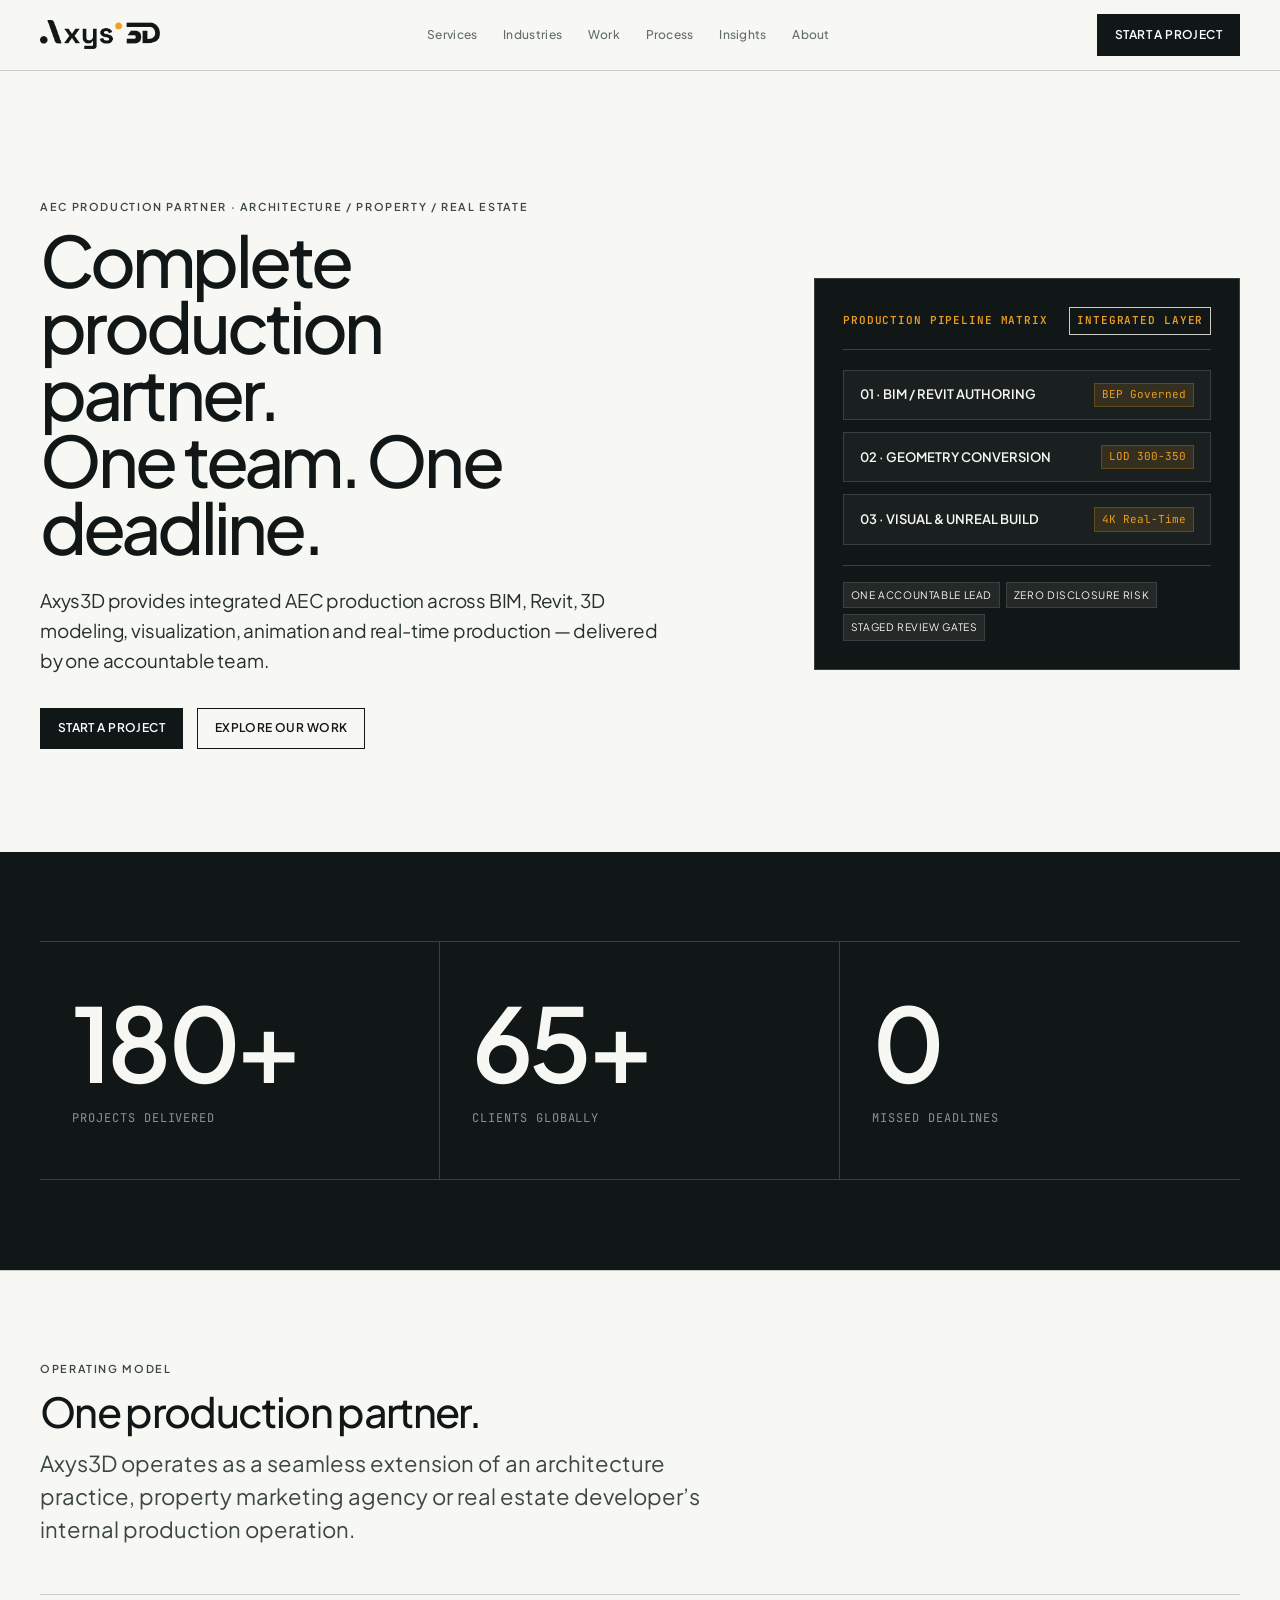
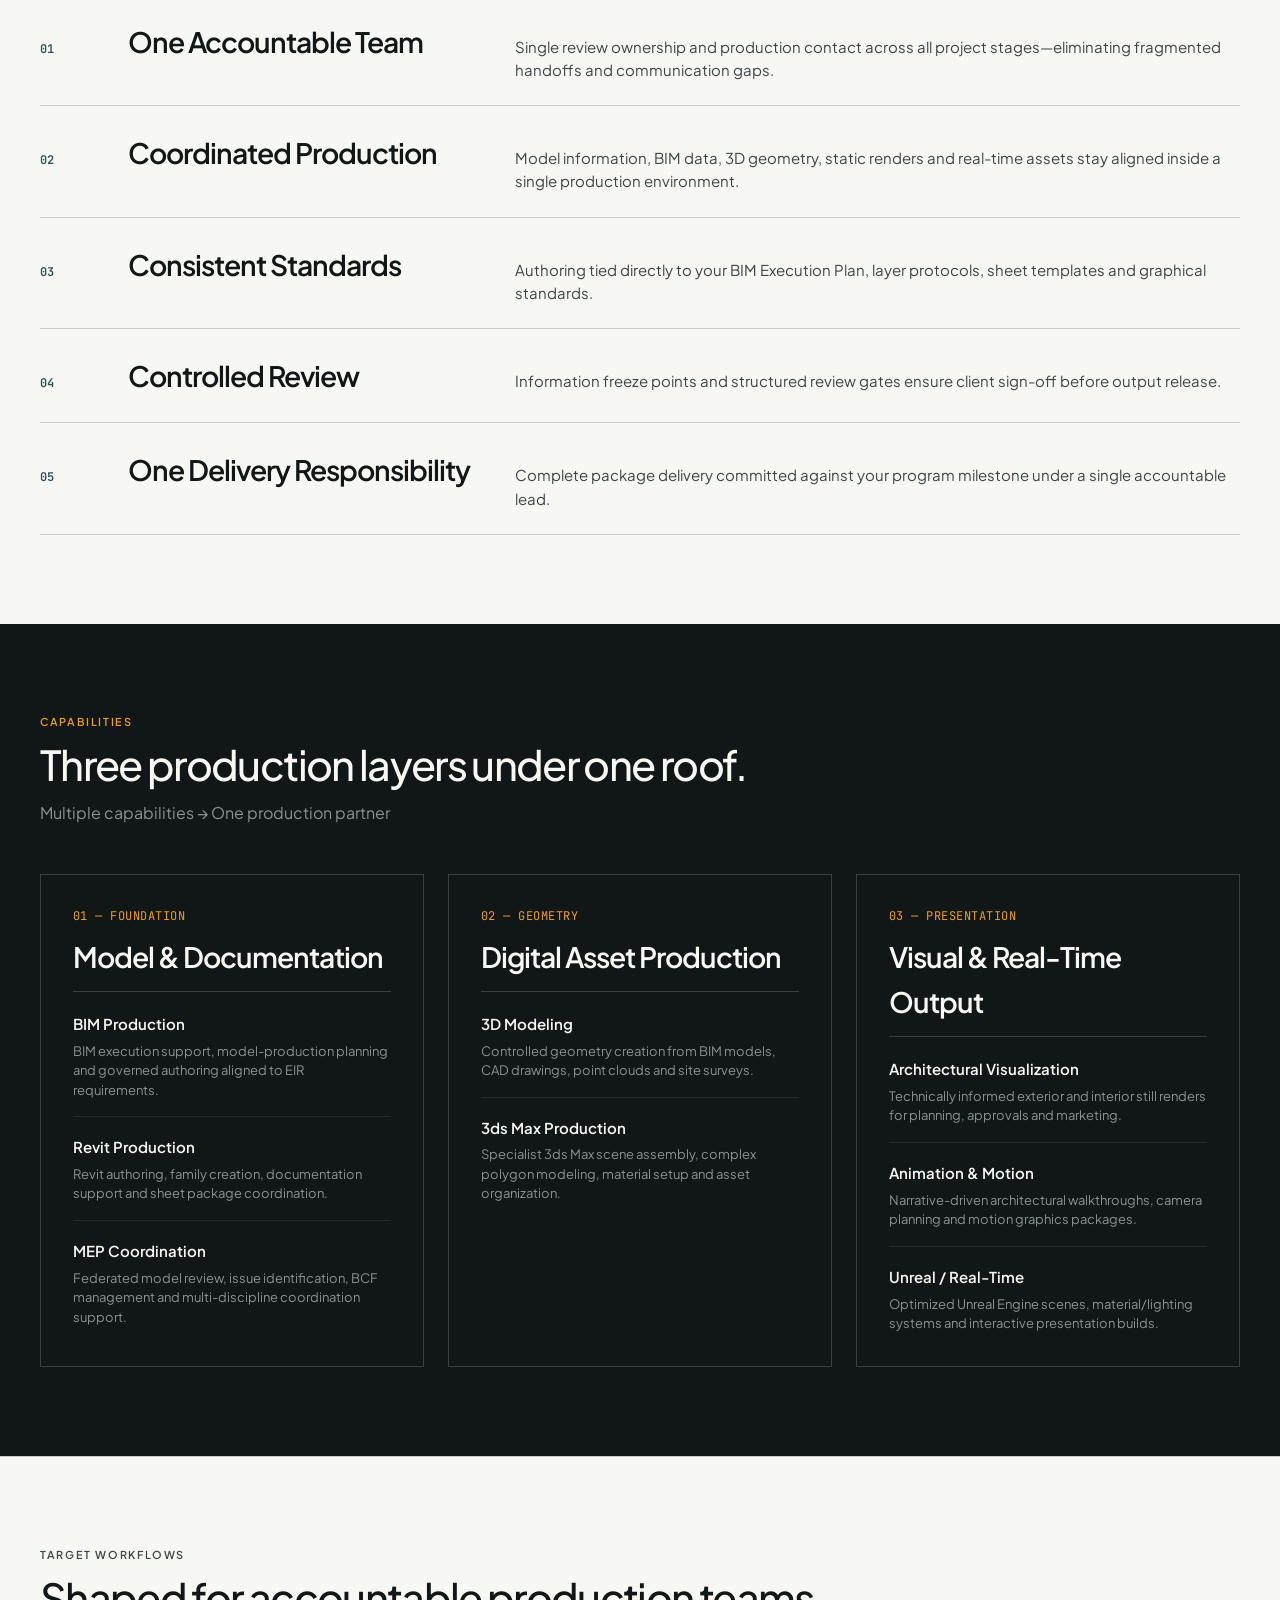
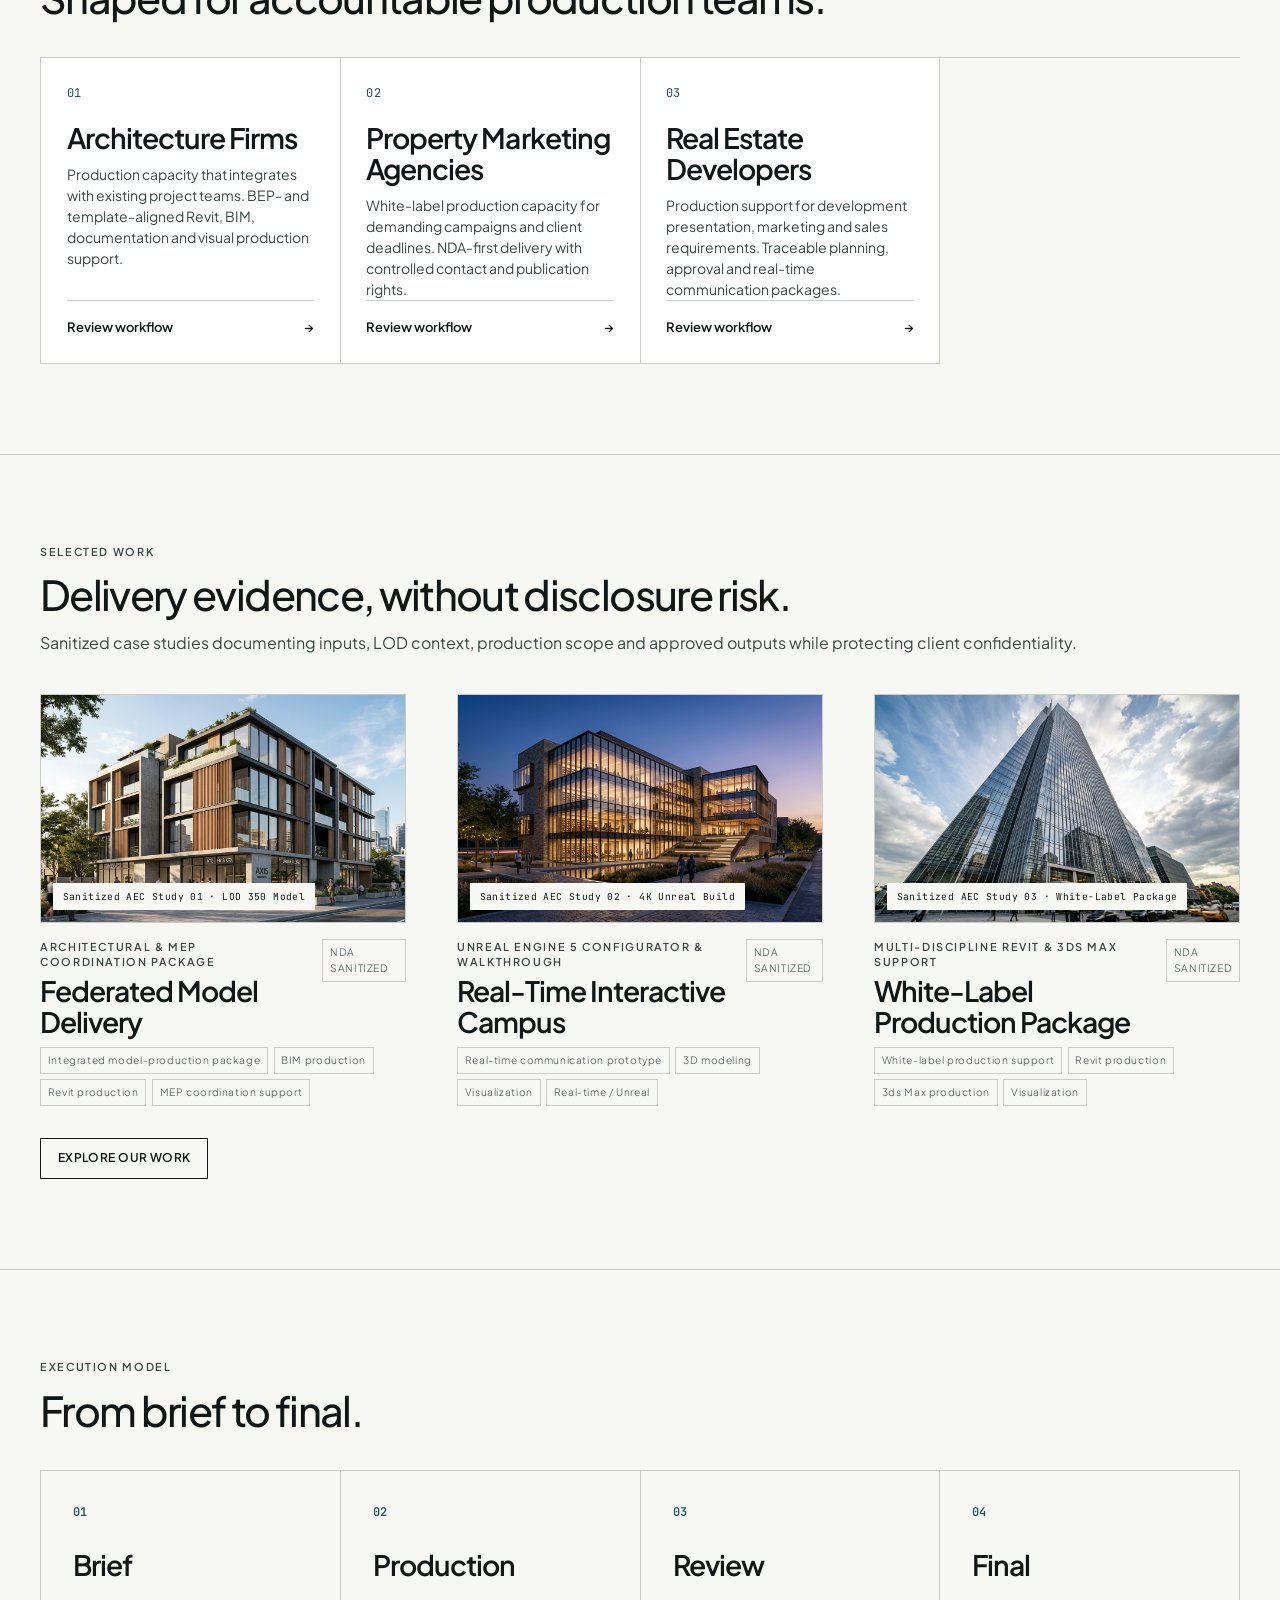
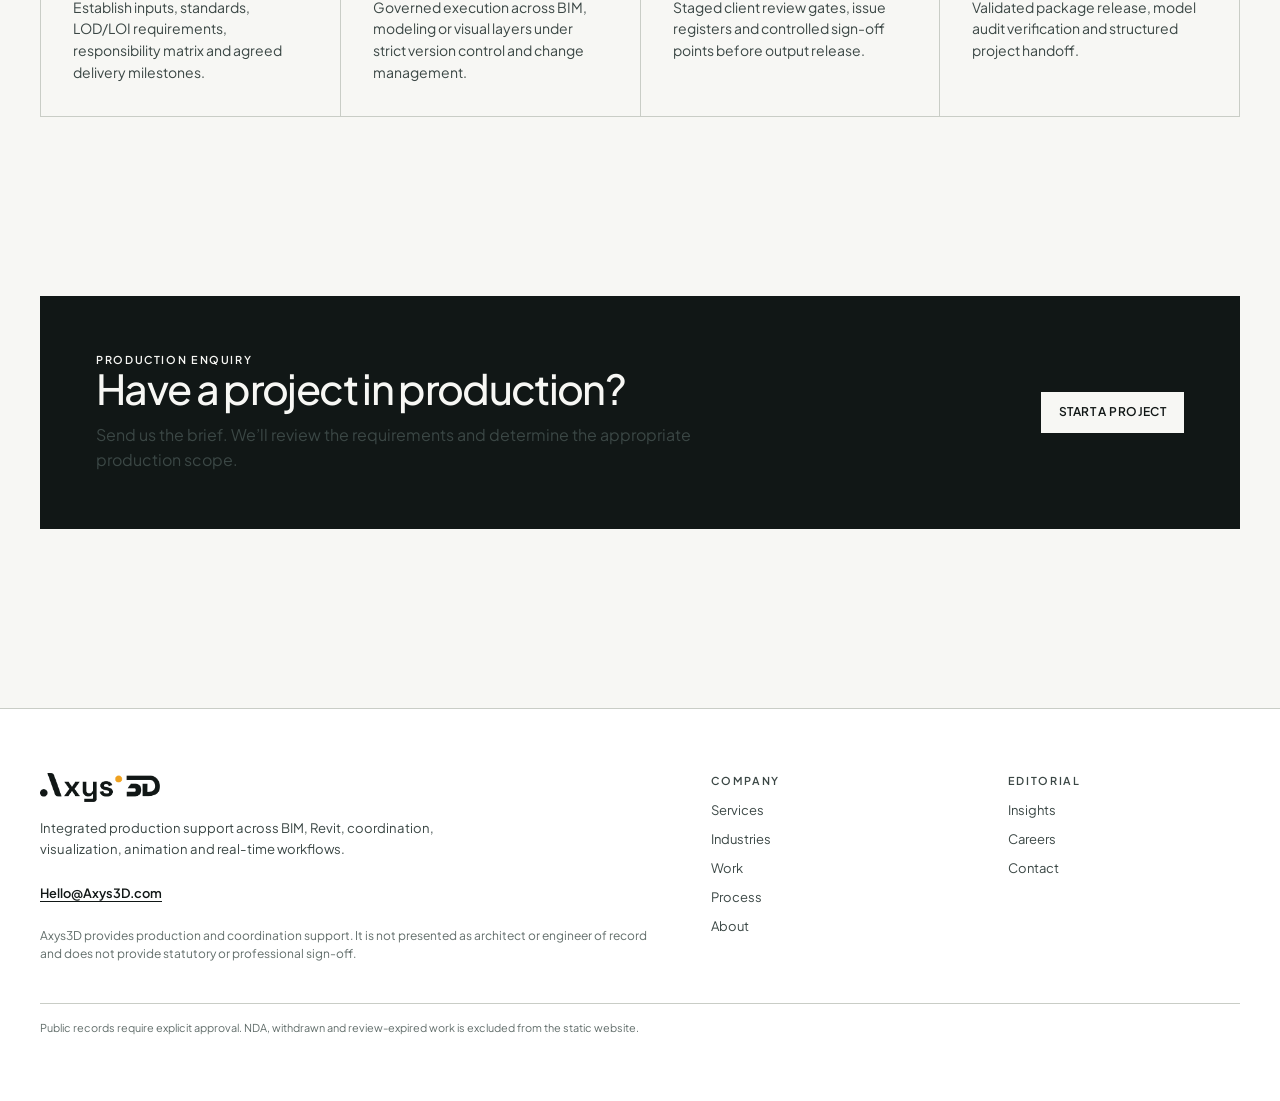
==== commit ed1060d7: "V3 Visual Refinement Pass: dark contrast hero matrix box, dark production layer system cards, 3 phot" ====
--- a/index.html
+++ b/index.html
@@ -61,13 +61,40 @@
   <main id="main-content">
     <!-- 01 — HERO -->
     <section class="page-hero home-hero">
-      <div class="container">
-        <p class="eyebrow">AEC PRODUCTION PARTNER · ARCHITECTURE / PROPERTY / REAL ESTATE</p>
-        <h1 class="display">Complete production partner.<br>One team. One deadline.</h1>
-        <p class="hero-statement">Axys3D provides integrated AEC production across BIM, Revit, 3D modeling, visualization, animation and real-time production — delivered by one accountable team.</p>
-        <div class="button-group">
-          <a href="/contact/" class="button button-primary">Start a Project</a>
-          <a href="/work/" class="button button-secondary">Explore Our Work</a>
+      <div class="container hero-split-grid">
+        <div>
+          <p class="eyebrow">AEC PRODUCTION PARTNER · ARCHITECTURE / PROPERTY / REAL ESTATE</p>
+          <h1 class="display mt-sm">Complete production partner.<br>One team. One deadline.</h1>
+          <p class="hero-statement">Axys3D provides integrated AEC production across BIM, Revit, 3D modeling, visualization, animation and real-time production — delivered by one accountable team.</p>
+          <div class="button-group">
+            <a href="/contact/" class="button button-primary">Start a Project</a>
+            <a href="/work/" class="button button-secondary">Explore Our Work</a>
+          </div>
+        </div>
+        <div class="hero-tech-matrix">
+          <div class="hero-matrix-header">
+            <span>PRODUCTION PIPELINE MATRIX</span>
+            <span class="badge">INTEGRATED LAYER</span>
+          </div>
+          <div class="hero-matrix-flow">
+            <div class="matrix-node">
+              <span class="matrix-node-label">01 · BIM / REVIT AUTHORING</span>
+              <span class="matrix-node-tag">BEP Governed</span>
+            </div>
+            <div class="matrix-node">
+              <span class="matrix-node-label">02 · GEOMETRY CONVERSION</span>
+              <span class="matrix-node-tag">LOD 300-350</span>
+            </div>
+            <div class="matrix-node">
+              <span class="matrix-node-label">03 · VISUAL &amp; UNREAL BUILD</span>
+              <span class="matrix-node-tag">4K Real-Time</span>
+            </div>
+          </div>
+          <div class="hero-matrix-meta">
+            <span class="badge">One Accountable Lead</span>
+            <span class="badge">Zero Disclosure Risk</span>
+            <span class="badge">Staged Review Gates</span>
+          </div>
         </div>
       </div>
     </section>
@@ -100,27 +127,32 @@
           <h2 class="heading">One production partner.</h2>
           <p class="lede">Axys3D operates as a seamless extension of an architecture practice, property marketing agency or real estate developer’s internal production operation.</p>
         </div>
-        <div class="audience-grid mt-xl">
-          <article class="audience-card">
-            <span class="card-index">01</span>
-            <h3>One accountable team</h3>
+        <div class="ruled-principles-list mt-xl">
+          <div class="ruled-principle-item">
+            <span class="principle-num">01</span>
+            <h3>One Accountable Team</h3>
             <p>Single review ownership and production contact across all project stages—eliminating fragmented handoffs and communication gaps.</p>
-          </article>
-          <article class="audience-card">
-            <span class="card-index">02</span>
-            <h3>Coordinated production</h3>
+          </div>
+          <div class="ruled-principle-item">
+            <span class="principle-num">02</span>
+            <h3>Coordinated Production</h3>
             <p>Model information, BIM data, 3D geometry, static renders and real-time assets stay aligned inside a single production environment.</p>
-          </article>
-          <article class="audience-card">
-            <span class="card-index">03</span>
-            <h3>Consistent standards</h3>
+          </div>
+          <div class="ruled-principle-item">
+            <span class="principle-num">03</span>
+            <h3>Consistent Standards</h3>
             <p>Authoring tied directly to your BIM Execution Plan, layer protocols, sheet templates and graphical standards.</p>
-          </article>
-          <article class="audience-card">
-            <span class="card-index">04</span>
-            <h3>Controlled review</h3>
+          </div>
+          <div class="ruled-principle-item">
+            <span class="principle-num">04</span>
+            <h3>Controlled Review</h3>
             <p>Information freeze points and structured review gates ensure client sign-off before output release.</p>
-          </article>
+          </div>
+          <div class="ruled-principle-item">
+            <span class="principle-num">05</span>
+            <h3>One Delivery Responsibility</h3>
+            <p>Complete package delivery committed against your program milestone under a single accountable lead.</p>
+          </div>
         </div>
       </div>
     </section>
@@ -136,7 +168,7 @@
         <div class="layer-grid mt-xl">
           <div class="layer-card">
             <span class="card-index">01 — FOUNDATION</span>
-            <h3>Model & Documentation</h3>
+            <h3>Model &amp; Documentation</h3>
             <div class="layer-items">
               <div class="layer-item">
                 <h4>BIM Production</h4>
@@ -168,14 +200,14 @@
           </div>
           <div class="layer-card">
             <span class="card-index">03 — PRESENTATION</span>
-            <h3>Visual & Real-Time Output</h3>
+            <h3>Visual &amp; Real-Time Output</h3>
             <div class="layer-items">
               <div class="layer-item">
                 <h4>Architectural Visualization</h4>
                 <p>Technically informed exterior and interior still renders for planning, approvals and marketing.</p>
               </div>
               <div class="layer-item">
-                <h4>Animation & Motion</h4>
+                <h4>Animation &amp; Motion</h4>
                 <p>Narrative-driven architectural walkthroughs, camera planning and motion graphics packages.</p>
               </div>
               <div class="layer-item">
@@ -228,20 +260,17 @@
         </div>
         <div class="project-grid">
           <article class="project-card">
-            <a href="/work/#federated-delivery-study" class="project-link">
+            <a href="/work/#federated-model-delivery" class="project-link">
               <div class="media-frame project-media">
-                <div class="media-grid"></div>
-                <div class="media-mass"></div>
-                <div class="media-window one"></div>
-                <div class="media-window two"></div>
-                <span class="media-caption">Demonstration only · AEC study 01</span>
+                <img src="/assets/case_study_1.jpg" alt="Federated Model Delivery — Architectural & MEP Coordination Package" width="1280" height="720" loading="lazy">
+                <span class="media-caption">Sanitized AEC Study 01 · LOD 350 Model</span>
               </div>
               <div class="project-meta">
                 <div>
-                  <p class="eyebrow">Mixed-use development · Design development</p>
-                  <h3>Federated delivery study</h3>
+                  <p class="eyebrow">Architectural &amp; MEP Coordination Package</p>
+                  <h3>Federated Model Delivery</h3>
                 </div>
-                <span class="badge">Demonstration only</span>
+                <span class="badge">NDA Sanitized</span>
               </div>
               <div class="project-card-tags">
                 <span>Integrated model-production package</span><span>BIM production</span><span>Revit production</span><span>MEP coordination support</span>
@@ -249,23 +278,38 @@
             </a>
           </article>
           <article class="project-card">
-            <a href="/work/#real-time-campus-study" class="project-link">
+            <a href="/work/#real-time-interactive-campus" class="project-link">
               <div class="media-frame project-media">
-                <div class="media-grid"></div>
-                <div class="media-mass"></div>
-                <div class="media-window one"></div>
-                <div class="media-window two"></div>
-                <span class="media-caption">Demonstration only · AEC study 02</span>
+                <img src="/assets/case_study_2.jpg" alt="Real-Time Interactive Campus — Unreal Engine 5 Configurator & Walkthrough" width="1280" height="720" loading="lazy">
+                <span class="media-caption">Sanitized AEC Study 02 · 4K Unreal Build</span>
               </div>
               <div class="project-meta">
                 <div>
-                  <p class="eyebrow">Education · Stakeholder engagement</p>
-                  <h3>Real-time campus study</h3>
+                  <p class="eyebrow">Unreal Engine 5 Configurator &amp; Walkthrough</p>
+                  <h3>Real-Time Interactive Campus</h3>
                 </div>
-                <span class="badge">Demonstration only</span>
+                <span class="badge">NDA Sanitized</span>
               </div>
               <div class="project-card-tags">
                 <span>Real-time communication prototype</span><span>3D modeling</span><span>Visualization</span><span>Real-time / Unreal</span>
+              </div>
+            </a>
+          </article>
+          <article class="project-card">
+            <a href="/work/#white-label-production-package" class="project-link">
+              <div class="media-frame project-media">
+                <img src="/assets/case_study_3.jpg" alt="White-Label Production Package — Multi-Discipline Revit & 3ds Max Support" width="1280" height="720" loading="lazy">
+                <span class="media-caption">Sanitized AEC Study 03 · White-Label Package</span>
+              </div>
+              <div class="project-meta">
+                <div>
+                  <p class="eyebrow">Multi-Discipline Revit &amp; 3ds Max Support</p>
+                  <h3>White-Label Production Package</h3>
+                </div>
+                <span class="badge">NDA Sanitized</span>
+              </div>
+              <div class="project-card-tags">
+                <span>White-label production support</span><span>Revit production</span><span>3ds Max production</span><span>Visualization</span>
               </div>
             </a>
           </article>
--- a/css/base.css
+++ b/css/base.css
@@ -55,22 +55,30 @@
   border-radius: 2px;
 }
 
-/* ── Skip link ─────────────────────────────────────────────── */
 .skip-link {
+  position: absolute;
+  top: -9999px;
+  left: -9999px;
+  z-index: 2000;
+  background: var(--ink-950);
+  color: var(--white);
+  border: 1px solid var(--paper-50);
+  padding: 0.65rem 1.25rem;
+  font-size: 0.8125rem;
+  font-weight: 600;
+  letter-spacing: 0.04em;
+  text-transform: uppercase;
+  text-decoration: none;
+  opacity: 0;
+  pointer-events: none;
+  transition: opacity var(--duration-fast) var(--ease-editorial);
+}
+.skip-link:focus {
   position: fixed;
   top: 1rem;
   left: 1rem;
-  z-index: 200;
-  background: var(--white);
-  border: 1.5px solid var(--ink-950);
-  padding: 0.5rem 0.875rem;
-  font-size: 0.8125rem;
-  font-weight: 600;
-  transform: translateY(-200%);
-  transition: transform var(--duration-fast) var(--ease-editorial);
-}
-.skip-link:focus {
-  transform: translateY(0);
+  opacity: 1;
+  pointer-events: auto;
 }
 
 /* ── Container ─────────────────────────────────────────────── */
--- a/css/components.css
+++ b/css/components.css
@@ -442,8 +442,8 @@
 /* ── Project Cards ─────────────────────────────────────────── */
 .project-grid {
   display: grid;
-  grid-template-columns: repeat(2, minmax(0, 1fr));
-  gap: clamp(2rem, 4vw, 3.5rem);
+  grid-template-columns: repeat(3, minmax(0, 1fr));
+  gap: clamp(1.5rem, 3vw, 2.5rem);
 }
 .project-card {
   grid-column: span 1;
@@ -458,6 +458,19 @@
 .project-media {
   aspect-ratio: 16 / 10;
   margin-bottom: 1.25rem;
+  overflow: hidden;
+  position: relative;
+  border: 1px solid var(--line);
+}
+.project-media img {
+  width: 100%;
+  height: 100%;
+  object-fit: cover;
+  display: block;
+  transition: transform var(--duration-medium) var(--ease-editorial);
+}
+.project-card:hover .project-media img {
+  transform: scale(1.03);
 }
 .project-meta h3 {
   font-family: var(--font-editorial);
@@ -947,7 +960,8 @@
   .pipeline li:nth-child(3) { border-right: 0; }
   .pipeline li:nth-child(-n+3) { border-bottom: 1px solid var(--line); }
 
-  .service-matrix { grid-template-columns: repeat(2, 1fr); }
+  .service-matrix,
+  .project-grid { grid-template-columns: repeat(2, 1fr); }
   .audience-grid { grid-template-columns: repeat(2, minmax(0, 1fr)); }
 
   .work-filters { grid-template-columns: repeat(2, minmax(0, 1fr)); }
--- a/css/layouts.css
+++ b/css/layouts.css
@@ -63,12 +63,108 @@
   margin-bottom: 0.75rem;
 }
 
-/* ── Split Intro ───────────────────────────────────────────── */
-.split-intro {
-  display: grid;
-  grid-template-columns: minmax(0, 1.05fr) minmax(20rem, 0.75fr);
-  align-items: start;
-  gap: clamp(2rem, 6vw, 6rem);
+/* ── Hero Asymmetric Grid ──────────────────────────────────── */
+.hero-split-grid {
+  display: grid;
+  grid-template-columns: minmax(0, 1.25fr) minmax(18rem, 0.75fr);
+  gap: clamp(2rem, 5vw, 5rem);
+  align-items: center;
+}
+.hero-tech-matrix {
+  border: 1px solid var(--line-dark);
+  background: var(--ink-950);
+  color: var(--paper-50);
+  padding: 1.75rem;
+  border-radius: 0;
+  position: relative;
+  overflow: hidden;
+}
+.hero-matrix-header {
+  display: flex;
+  justify-content: space-between;
+  align-items: center;
+  border-bottom: 1px solid var(--line-dark);
+  padding-bottom: 0.875rem;
+  margin-bottom: 1.25rem;
+}
+.hero-matrix-header span {
+  font-family: var(--font-technical);
+  font-size: var(--step--2);
+  letter-spacing: 0.08em;
+  color: var(--amber-500);
+  text-transform: uppercase;
+  font-weight: 600;
+}
+.hero-matrix-flow {
+  display: grid;
+  gap: 0.75rem;
+}
+.matrix-node {
+  display: flex;
+  align-items: center;
+  justify-content: space-between;
+  border: 1px solid var(--line-dark);
+  padding: 0.75rem 1rem;
+  background: rgba(255, 255, 255, 0.04);
+}
+.matrix-node-label {
+  font-family: var(--font-ui);
+  font-size: 0.8125rem;
+  font-weight: 600;
+  color: var(--paper-50);
+}
+.matrix-node-tag {
+  font-family: var(--font-technical);
+  font-size: var(--step--2);
+  color: var(--amber-500);
+  background: rgba(236, 157, 35, 0.12);
+  border: 1px solid rgba(236, 157, 35, 0.25);
+  padding: 0.15rem 0.45rem;
+  border-radius: 0;
+}
+.hero-matrix-meta {
+  display: flex;
+  flex-wrap: wrap;
+  gap: 0.4rem;
+  margin-top: 1.25rem;
+  border-top: 1px solid var(--line-dark);
+  padding-top: 1rem;
+}
+.hero-matrix-meta .badge {
+  background: rgba(255, 255, 255, 0.08);
+  color: var(--paper-50);
+  border: 1px solid var(--line-dark);
+}
+
+/* ── Ruled Operating Principles (Replaces Card-Wall) ───────── */
+.ruled-principles-list {
+  display: grid;
+  border-top: 1px solid var(--line);
+}
+.ruled-principle-item {
+  display: grid;
+  grid-template-columns: 4rem 1fr 2fr;
+  align-items: baseline;
+  gap: 1.5rem;
+  border-bottom: 1px solid var(--line);
+  padding: 1.5rem 0;
+}
+.ruled-principle-item .principle-num {
+  font-family: var(--font-technical);
+  font-size: var(--step--1);
+  color: var(--accent-700);
+  font-weight: 600;
+}
+.ruled-principle-item h3 {
+  font-family: var(--font-ui);
+  font-size: var(--step-2);
+  font-weight: 600;
+  letter-spacing: -0.035em;
+}
+.ruled-principle-item p {
+  color: var(--ink-700);
+  font-size: 0.9375rem;
+  line-height: 1.55;
 }
 
 /* ── 3-Layer Production Capabilities Layout ────────────────── */
@@ -104,11 +200,11 @@
 }
 .layer-items {
   display: grid;
-  gap: 1rem;
+  gap: 1.15rem;
 }
 .layer-item {
   border-bottom: 1px solid rgba(255, 255, 255, 0.08);
-  padding-bottom: 0.875rem;
+  padding-bottom: 1rem;
 }
 .layer-item:last-child {
   border-bottom: 0;
@@ -119,7 +215,7 @@
   font-size: 0.9375rem;
   font-weight: 600;
   color: var(--paper-50);
-  margin-bottom: 0.25rem;
+  margin-bottom: 0.35rem;
 }
 .layer-item p {
   color: var(--ink-400);
@@ -127,7 +223,7 @@
   line-height: 1.5;
 }
 
-/* ── 3-Column Proof Stats Grid ─────────────────────────────── */
+/* ── 3-Column Proof Stats Grid (Dominant Typography) ──────── */
 .proof-grid {
   display: grid;
   grid-template-columns: repeat(3, minmax(0, 1fr));
@@ -135,7 +231,7 @@
   border-bottom: 1px solid var(--line-dark);
 }
 .proof-stat {
-  padding: clamp(1.75rem, 3.5vw, 3rem) clamp(1.25rem, 2vw, 2rem);
+  padding: clamp(2rem, 4vw, 3.5rem) clamp(1.25rem, 2.5vw, 2.5rem);
   border-right: 1px solid var(--line-dark);
 }
 .proof-stat:last-child {
@@ -144,18 +240,18 @@
 .proof-stat strong {
   display: block;
   font-family: var(--font-ui);
-  font-size: clamp(2.85rem, 5.5vw, 4.5rem);
-  font-weight: 600;
-  letter-spacing: -0.04em;
-  line-height: 1;
-  color: var(--paper-50);
-  margin-bottom: 0.5rem;
+  font-size: clamp(3.75rem, 8vw, 6.5rem);
+  font-weight: 600;
+  letter-spacing: -0.045em;
+  line-height: 0.95;
+  color: var(--paper-50);
+  margin-bottom: 0.75rem;
 }
 .proof-stat span {
   color: var(--ink-400);
   font-family: var(--font-technical);
   font-size: var(--step--1);
-  letter-spacing: 0.06em;
+  letter-spacing: 0.08em;
   text-transform: uppercase;
 }
 
@@ -178,6 +274,7 @@
   font-family: var(--font-technical);
   font-size: var(--step--1);
   margin-bottom: 1.25rem;
+  font-weight: 600;
 }
 .process-grid-4 h3 {
   font-family: var(--font-ui);
@@ -193,6 +290,20 @@
 }
 
 /* ── Responsive overrides ──────────────────────────────────── */
+@media (max-width: 1050px) {
+  .hero-split-grid {
+    grid-template-columns: 1fr;
+  }
+  .ruled-principle-item {
+    grid-template-columns: 3.5rem 1fr;
+    gap: 0.75rem;
+  }
+  .ruled-principle-item p {
+    grid-column: 2 / -1;
+    margin-top: 0.25rem;
+  }
+}
+
 @media (max-width: 900px) {
   .span-4, .span-5, .span-7, .span-8 { grid-column: 1 / -1; }
   .stat { grid-column: span 6; }
@@ -219,4 +330,11 @@
   }
   .process-grid-4 { grid-template-columns: 1fr; border-left: 0; }
   .process-grid-4 article { border-right: 0; }
-}
+  .ruled-principle-item {
+    grid-template-columns: 1fr;
+    gap: 0.35rem;
+  }
+  .ruled-principle-item p {
+    grid-column: 1 / -1;
+  }
+}
